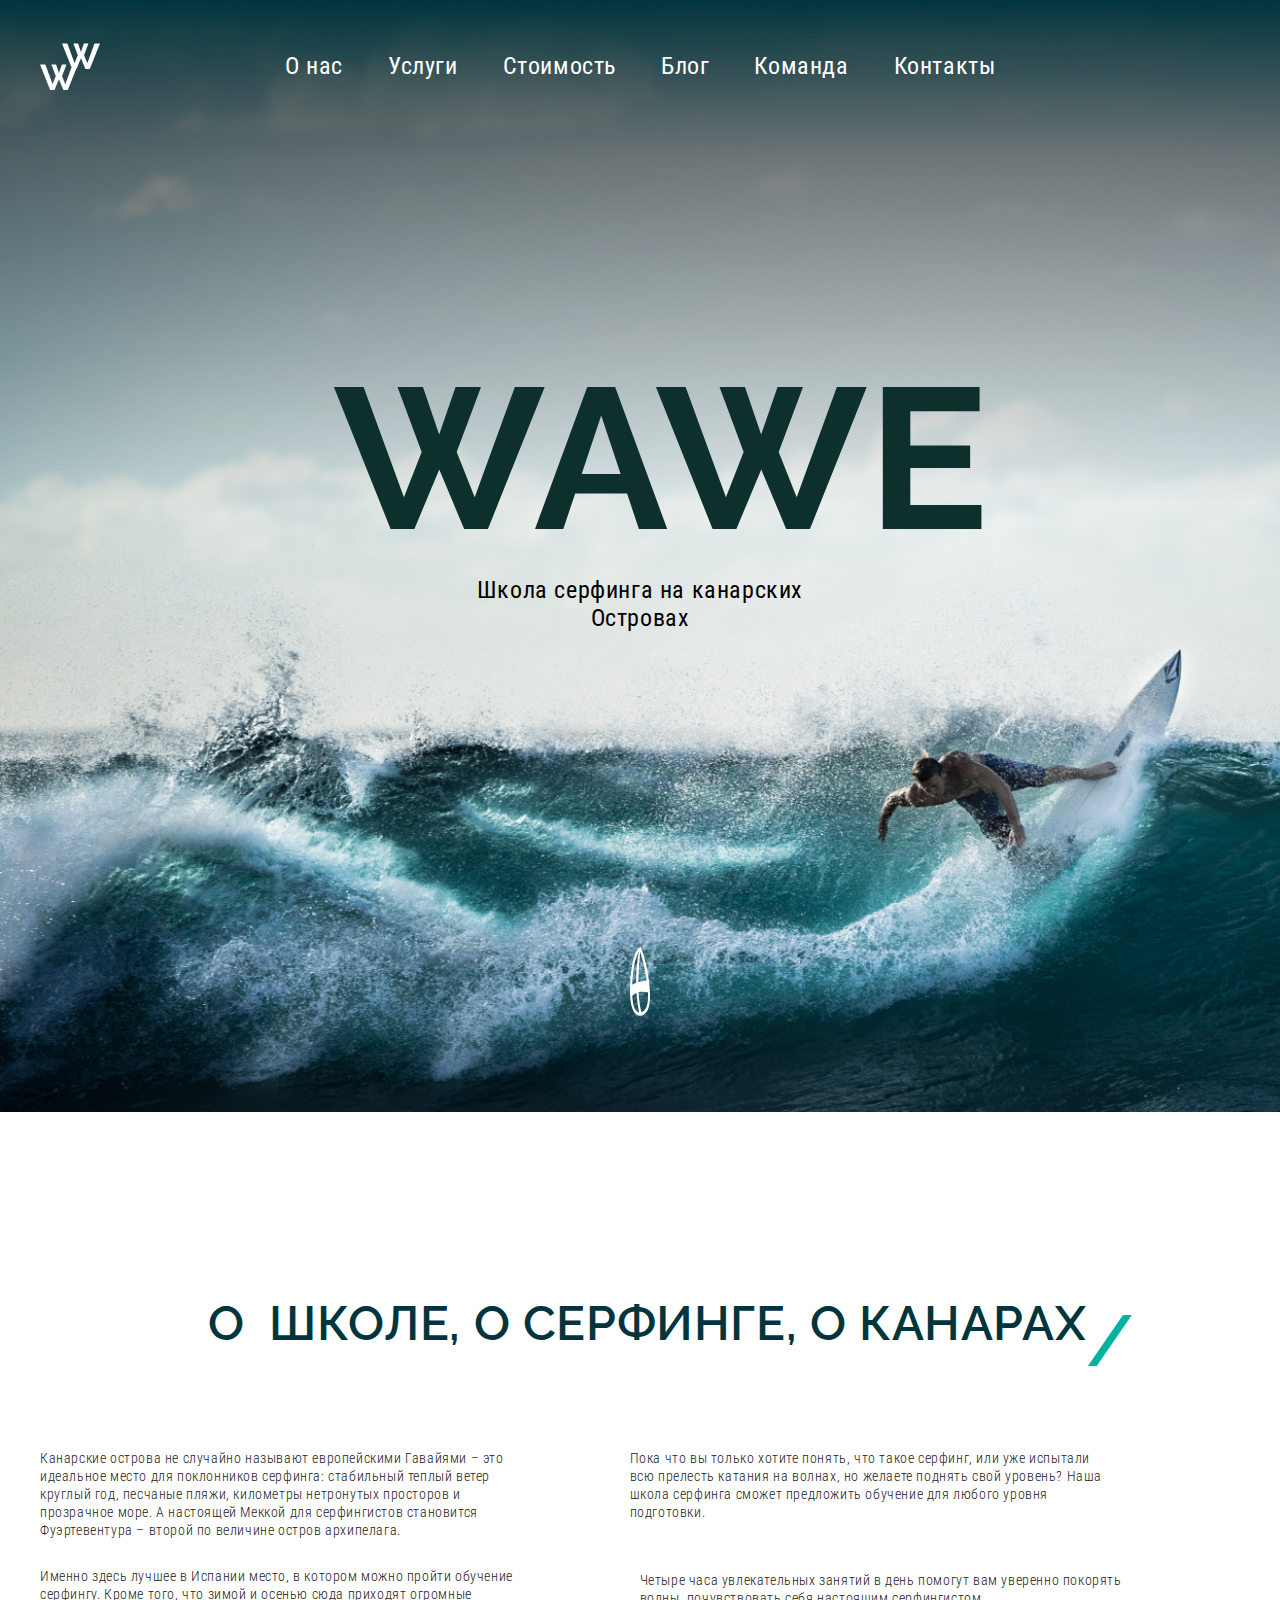
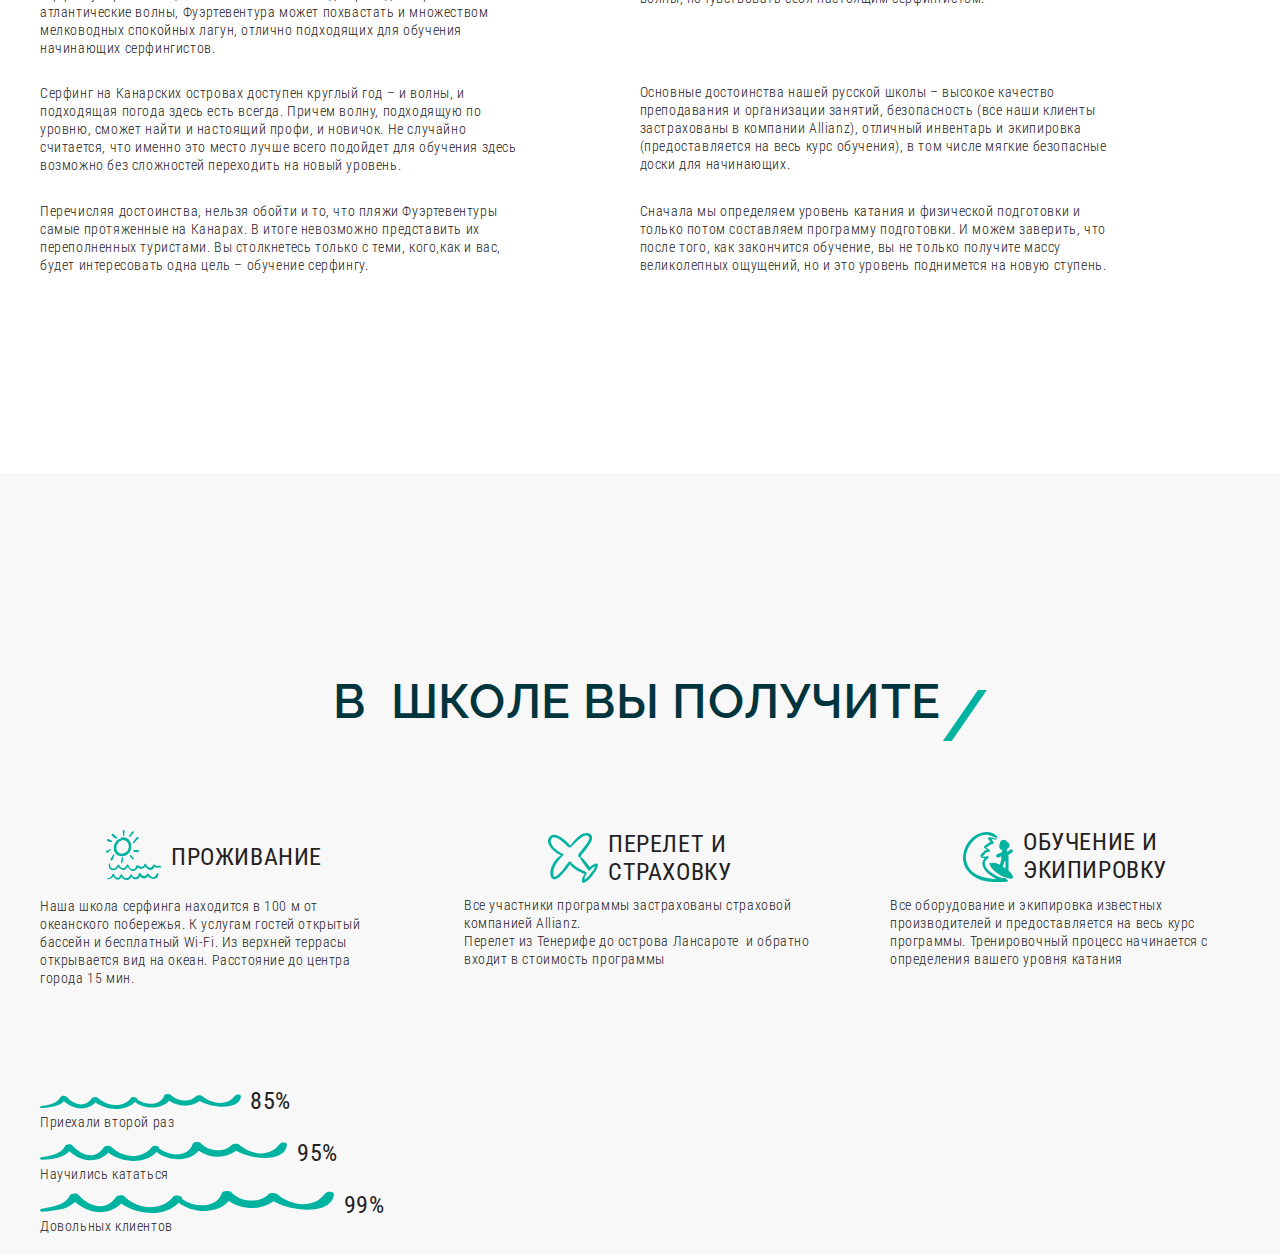
==== week/homework/index.html @ ad30139f "[Wawe] верстка волн с процентами раздела "В ШКОЛЕ ВЫ ПОЛУЧИТЕ"" ====
<!DOCTYPE html>
<html lang="ru">

<head>
  <meta charset="UTF-8">
  <meta http-equiv="X-UA-Compatible" content="IE=edge">
  <meta name="viewport" content="width=device-width, initial-scale=1.0">
  <link rel="preconnect" href="https://fonts.gstatic.com">
  <link
    href="https://fonts.googleapis.com/css2?family=Raleway:wght@600;700&family=Roboto+Condensed:ital,wght@0,300;0,400;0,700;1,300;1,400&display=swap"
    rel="stylesheet">
  <link rel="stylesheet" href="css/reset.css">
  <link rel="stylesheet" href="css/style.css">
  <title>Wawe</title>
</head>

<body>

  <header class="header">
    <div class="container">

      <div class="header__menu">
        <a class="menu__logo" href="#">
          <img src="images/logo.png" alt="Логотип">
        </a>
        <nav class="menu">
          <ul class="menu__list">
            <li class="menu__list-item"><a href="#">О нас</a></li>
            <li class="menu__list-item"><a href="#">Услуги</a></li>
            <li class="menu__list-item"><a href="#">Стоимость</a></li>
            <li class="menu__list-item"><a href="#">Блог</a></li>
            <li class="menu__list-item"><a href="#">Команда</a></li>
            <li class="menu__list-item"><a href="#">Контакты</a></li>
          </ul>
        </nav>
      </div>

      <div class="header__content">
        <h1 class="header__name">Wawe</h1>
        <p class="header__description">Школа серфинга на канарских Островах</p>
        <a class="header__icon-link" href="#">
          <img class="header__icon" src="images/board-icon.svg" alt="Иконка доски для серфинга">
        </a>
      </div>

    </div>
  </header>

  <section class="about">
    <div class="about__wrapper">
      <div class="container">
        <h2 class="about__title title">
          &nbsp;О&nbsp;&nbsp;школе, о серфинге, о канарах
        </h2>
        <div class="about__text-wrapper">

          <div class="about__first-column">
            <div class="about__text-item">
              <p>
                Канарские острова не случайно называют европейскими Гавайями – это идеальное место для поклонников
                серфинга:
                стабильный теплый ветер круглый год, песчаные пляжи, километры нетронутых просторов и прозрачное море. А
                настоящей Меккой для серфингистов становится Фуэртевентура – второй по величине остров архипелага.
              </p>
            </div>
            <div class="about__text-item">
              <p>
                Именно здесь лучшее в Испании место, в котором можно пройти обучение серфингу. Кроме того, что зимой и
                осенью сюда приходят огромные атлантические волны, Фуэртевентура может похвастать и множеством
                мелководных
                спокойных лагун, отлично подходящих для обучения начинающих серфингистов.
              </p>
            </div>
            <div class="about__text-item">
              <p>
                Серфинг на Канарских островах доступен круглый год – и волны, и подходящая погода здесь есть всегда.
                Причем волну, подходящую по уровню, сможет найти и настоящий профи, и новичок. Не случайно считается,
                что
                именно это место лучше всего подойдет для обучения здесь возможно без сложностей переходить на новый
                уровень.
              </p>
            </div>
            <div class="about__text-item">
              <p>
                Перечисляя достоинства, нельзя обойти и то, что пляжи Фуэртевентуры самые протяженные на Канарах. В
                итоге
                невозможно представить их переполненных туристами. Вы столкнетесь только с теми, кого,как и вас, будет
                интересовать одна цель – обучение серфингу.
              </p>
            </div>
          </div>

          <div class="about__second-column">
            <div class="about__text-item">
              <p>
                Пока что вы только хотите понять, что такое серфинг, или уже испытали всю прелесть катания на волнах, но
                желаете поднять свой уровень? Наша школа серфинга сможет предложить обучение для любого уровня
                подготовки.
              </p>
            </div>
            <div class="about__text-item">
              <p>
                Четыре часа увлекательных занятий в день помогут вам уверенно покорять волны, почувствовать себя
                настоящим
                серфингистом.
              </p>
            </div>
            <div class="about__text-item">
              <p>
                Основные достоинства нашей русской школы – высокое качество преподавания и организации занятий,
                безопасность (все наши клиенты застрахованы в компании Allianz), отличный инвентарь и экипировка
                (предоставляется на весь курс обучения), в том числе мягкие безопасные доски для начинающих.
              </p>
            </div>
            <div class="about__text-item">
              <p>
                Сначала мы определяем уровень катания и физической подготовки и только потом составляем программу
                подготовки. И можем заверить, что после того, как закончится обучение, вы не только получите массу
                великолепных ощущений, но и это уровень поднимется на новую ступень.
              </p>
            </div>
          </div>
        </div>
      </div>
    </div>

  </section>

  <section class="benefits">
    <div class="benefits__wrapper">
      <div class="container">
        <h2 class="benefits__title title">
          В&nbsp;&nbsp;школе вы получите
        </h2>

        <div class="benefits__content-wrapper">
          <ul class="benefits__list">

            <li class="benefits__list-item">
              <p class="title__lodging">Проживание</p>
              <div class="benefits__text">
                <p>
                  Наша школа серфинга находится в 100 м от океанского побережья. К услугам гостей открытый бассейн и
                  бесплатный Wi-Fi. Из верхней террасы открывается вид на океан. Расстояние до центра города 15 мин.
                </p>
              </div>
            </li>

            <li class="benefits__list-item">
              <div class="flight__wrapper">
                <p class="title__flight title__flight--top">
                  Перелет и
                </p>
                <p class="title__flight title__flight--bottom">
                  страховку
                </p>
              </div>

              <div class="benefits__text">
                <p>
                  Все участники программы застрахованы страховой компанией Allianz.<br>
                  Перелет из Тенерифе до острова Лансароте&nbsp;&nbsp;и обратно входит в стоимость программы
                </p>
              </div>
            </li>

            <li class="benefits__list-item">
              <div class="learning__wrapper">
                <p class="title__learning title__learning--top">
                  Обучение и
                </p>
                <p class="title__learning title__learning--bottom">
                  экипировку
                </p>
              </div>

              <div class="benefits__text">
                <p>
                  Все оборудование и экипировка известных производителей и предоставляется на весь курс программы.
                  Тренировочный процесс начинается с определения вашего уровня катания
                </p>
              </div>
            </li>
          </ul>
        </div>

        <div class="percents__wrapper">
          <div class="wawe">
            <img src="images/wawe.svg" style="width: 58%;" alt="Логотип прогресс 85%">
            <span class="percent__value">85%</span>
            <p>Приехали второй раз</p>
          </div>

          <div class="wawe">
            <img src="images/wawe.svg" style="width: 71.5%;" alt="Логотип прогресс 95%">
            <span class="percent__value">95%</span>
            <p>Научились кататься</p>
          </div>

          <div class="wawe">
            <img src="images/wawe.svg" style="width: 85%;" alt="Логотип прогресс 99%">
            <span class="percent__value">99%</span>
            <p>Довольных клиентов</p>
          </div>
        </div>

      </div>
    </div>
  </section>

  </div>


  <script src="https://ajax.googleapis.com/ajax/libs/jquery/3.5.1/jquery.min.js"></script>
  <script src="js/main.js"></script>
</body>

</html>
---- week/homework/css/style.css ----
body {
  color: #242121;
  font-family: 'Roboto Condensed', sans-serif;
  font-weight: 300;
  font-size: 14px;
  line-height: 18px;
  letter-spacing: 0.6px;
}

a {
  cursor: pointer;
  text-decoration: none;
  color: white;
}

.container {
  max-width: 1230px;
  margin: 0 auto;
  padding: 0 15px;
}

.title {
  font-family: 'Raleway', sans-serif;
  text-transform: uppercase;
  font-size: 48px;
  line-height: 56px;
  font-weight: 600;
  color: #01353E;
  position: relative;
}

.title::after {
  position: absolute;
  content: '/';
  color: #00B2A0;
  font-size: 72px;
  line-height: 85px;
  font-weight: 600;
}

/* ======= HEADER ======= */

.header {
  background-image: url('../images/bg.jpg');
  background-repeat: no-repeat;
  background-size: cover;
  min-height: 100vh;
  padding-bottom: 92px;
}

.header__menu {
  display: flex;
  align-items: center;
  padding-top: 35px;
  margin-bottom: 239px;
}

.menu__logo {
  margin-right: 185px;
}

.menu__list {
  display: flex;
  justify-content: center;
}

.menu__list-item {
  font-weight: 400;
  font-size: 24px;
  padding-bottom: 5px;
  line-height: 28px;
}

.menu__list-item:hover {
  border-bottom: 1px solid #00B2A0;
}

.menu__list-item:not(:last-child) {
  margin-right: 45px;
}

.header__content {
  text-align: center;
}

.header__name {
  text-transform: uppercase;
  color: #0D302C;
  font-family: 'Raleway', sans-serif;
  font-weight: 700;
  line-height: 235px;
  font-size: 200px;
  padding: 0 252px 0 294px;
}

.header__description {
  font-size: 24px;
  font-weight: 400;
  line-height: 28px;
  color: #000000;
  padding: 0 387px;
  margin-bottom: 315px;
}

/* ======= END HEADER ======= */

/* ======= ABOUT ======= */

.about__title {
  padding-left: 155px;
}

.about__title::after {
  top: 3px;
  right: 105px;
}

.about__wrapper {
  padding-top: 183px;
  padding-bottom: 199px;
}

.about__title {
  margin-bottom: 96px;
}

.about__text-wrapper {
  display: flex;
}

.about__text-item {
  max-width: 490px;
}

.about__first-column .about__text-item:first-child {
  margin-bottom: 28px;
  margin-right: 110px;
  padding-top: 2px;
}

.about__first-column .about__text-item:nth-child(2),
.about__first-column .about__text-item:nth-child(3) {
  margin-right: 120px;
}

.about__first-column .about__text-item:nth-child(2) {
  margin-bottom: 27px;
}

.about__first-column .about__text-item:nth-child(3) {
  margin-bottom: 28px;
}

.about__first-column .about__text-item:last-child {
  margin-right: 119px;
}

.about__second-column .about__text-item:first-child {
  margin-left: -10px;
  margin-right: 130px;
  padding-top: 2px;
  margin-bottom: 50px;
}

.about__second-column .about__text-item:nth-child(2)
.about__second-column .about__text-item:nth-child(3) {
  margin-right: 120px;
}

.about__second-column .about__text-item:nth-child(2) {
  margin-bottom: 76px;
}

.about__second-column .about__text-item:nth-child(3) {
  margin-bottom: 29px;
}

.about__second-column .about__text-item:last-child {
  margin-right: 121px;
}

/* ======= END ABOUT ======= */


/* ======= BENEFITS ======= */

.benefits__wrapper {
  padding-top: 200px;
  padding-bottom: 20px;
  background-color: #F8F8F8;
}

.benefits__title {
  padding-left: 293px;
  margin-bottom: 101px;
}

.benefits__title::after {
  right: 250px;
}

.benefits__content-wrapper {
  margin-bottom: 102px;
}

.benefits__list {
  display: flex;
}

.benefits__list-item {
  display: flex;
  flex-direction: column;
  max-width: 350px;
}

.title__lodging,
.title__flight,
.title__learning {
  text-transform: uppercase;
  font-weight: 400;
  font-size: 24px;

  max-width: 155px;
  position: relative;
}

.benefits__list-item:first-child {
  margin-right: 74px;
}

.benefits__list-item:nth-child(2) {
  margin-right: 76px;
}

.title__lodging {
  margin: 18px 0 31px 131px;
}

.title__lodging::before {
  content: '';
  background-image: url('../images/sun-icon.svg');
  width: 55px;
  height: 50px;
  position: absolute;
  left: -65px;
  top: -18px;
}

.title__flight--top {
  margin: 5px 0 10px 144px;
}

.title__flight--bottom {
  margin: 0px 0 10px 144px;
}

.learning__wrapper {
  margin-bottom: 7px;
}

.flight__wrapper {
  margin-bottom: 5px;
}

.flight__wrapper,
.learning__wrapper {
  position: relative;
}

.flight__wrapper::before {
  content: '';
  background-image: url('../images/plane-icon.svg');
  width: 50px;
  height: 50px;
  position: absolute;
  left: 84px;
  top: 3px;
}

.title__learning--top {
  margin: 3px 0 10px 133px;
}

.title__learning--bottom {
  margin: 0px 0 10px 133px;
}

.learning__wrapper::before {
  content: '';
  background-image: url('../images/surfer-icon.svg');
  width: 50px;
  height: 50px;
  position: absolute;
  left: 73px;
  top: 2px;
}

/* ======= END BENEFITS ======= */

/* ======= PERCENTS ======= */

.wawe {
  max-width: 346px;
}

.wawe:first-child {
  padding-top: 3px;
}

.wawe:nth-child(2) {
  padding-top: 11px;
}

.wawe:last-child {
  padding-top: 8px;
}

.percent__value {
  font-family: 'Roboto Condensed', sans-serif; 
  font-weight: 400;
  font-size: 24px;
  margin-left: 6px;
}

/* ======= END PERCENTS ======= */
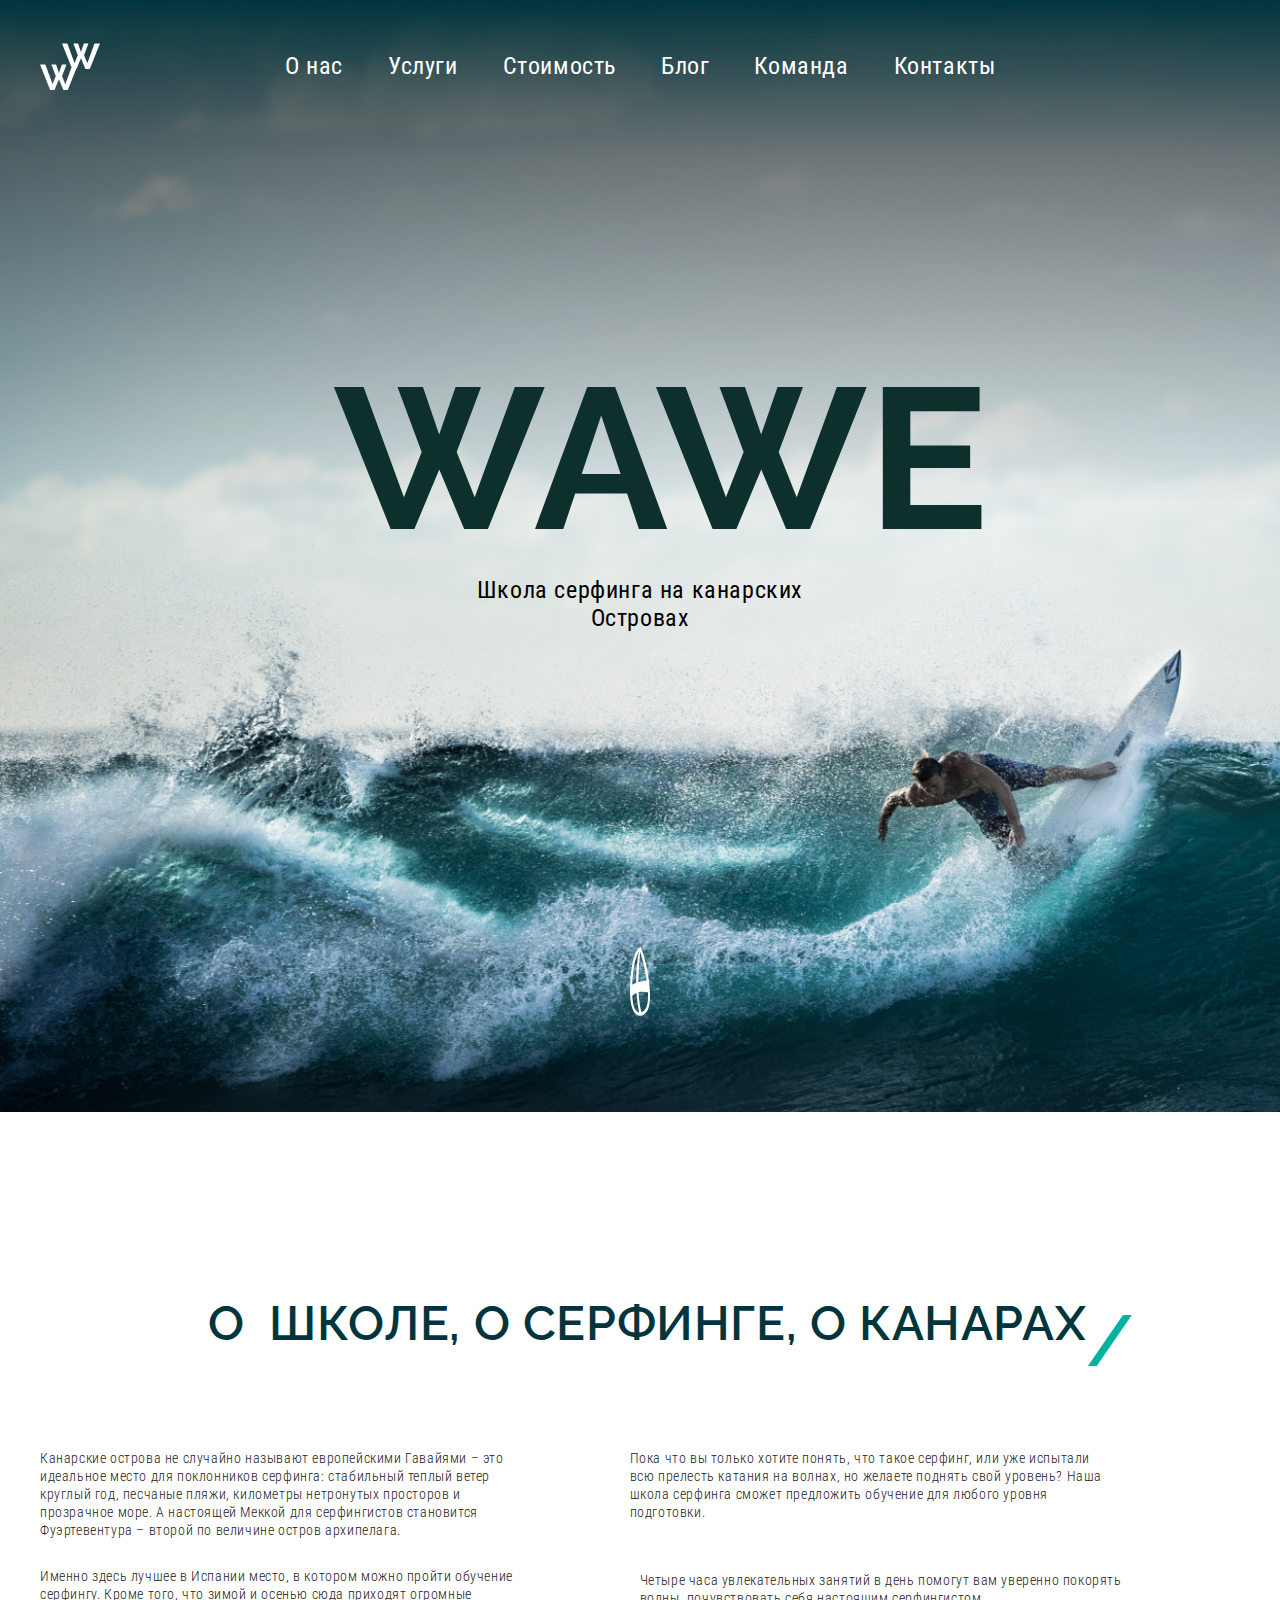
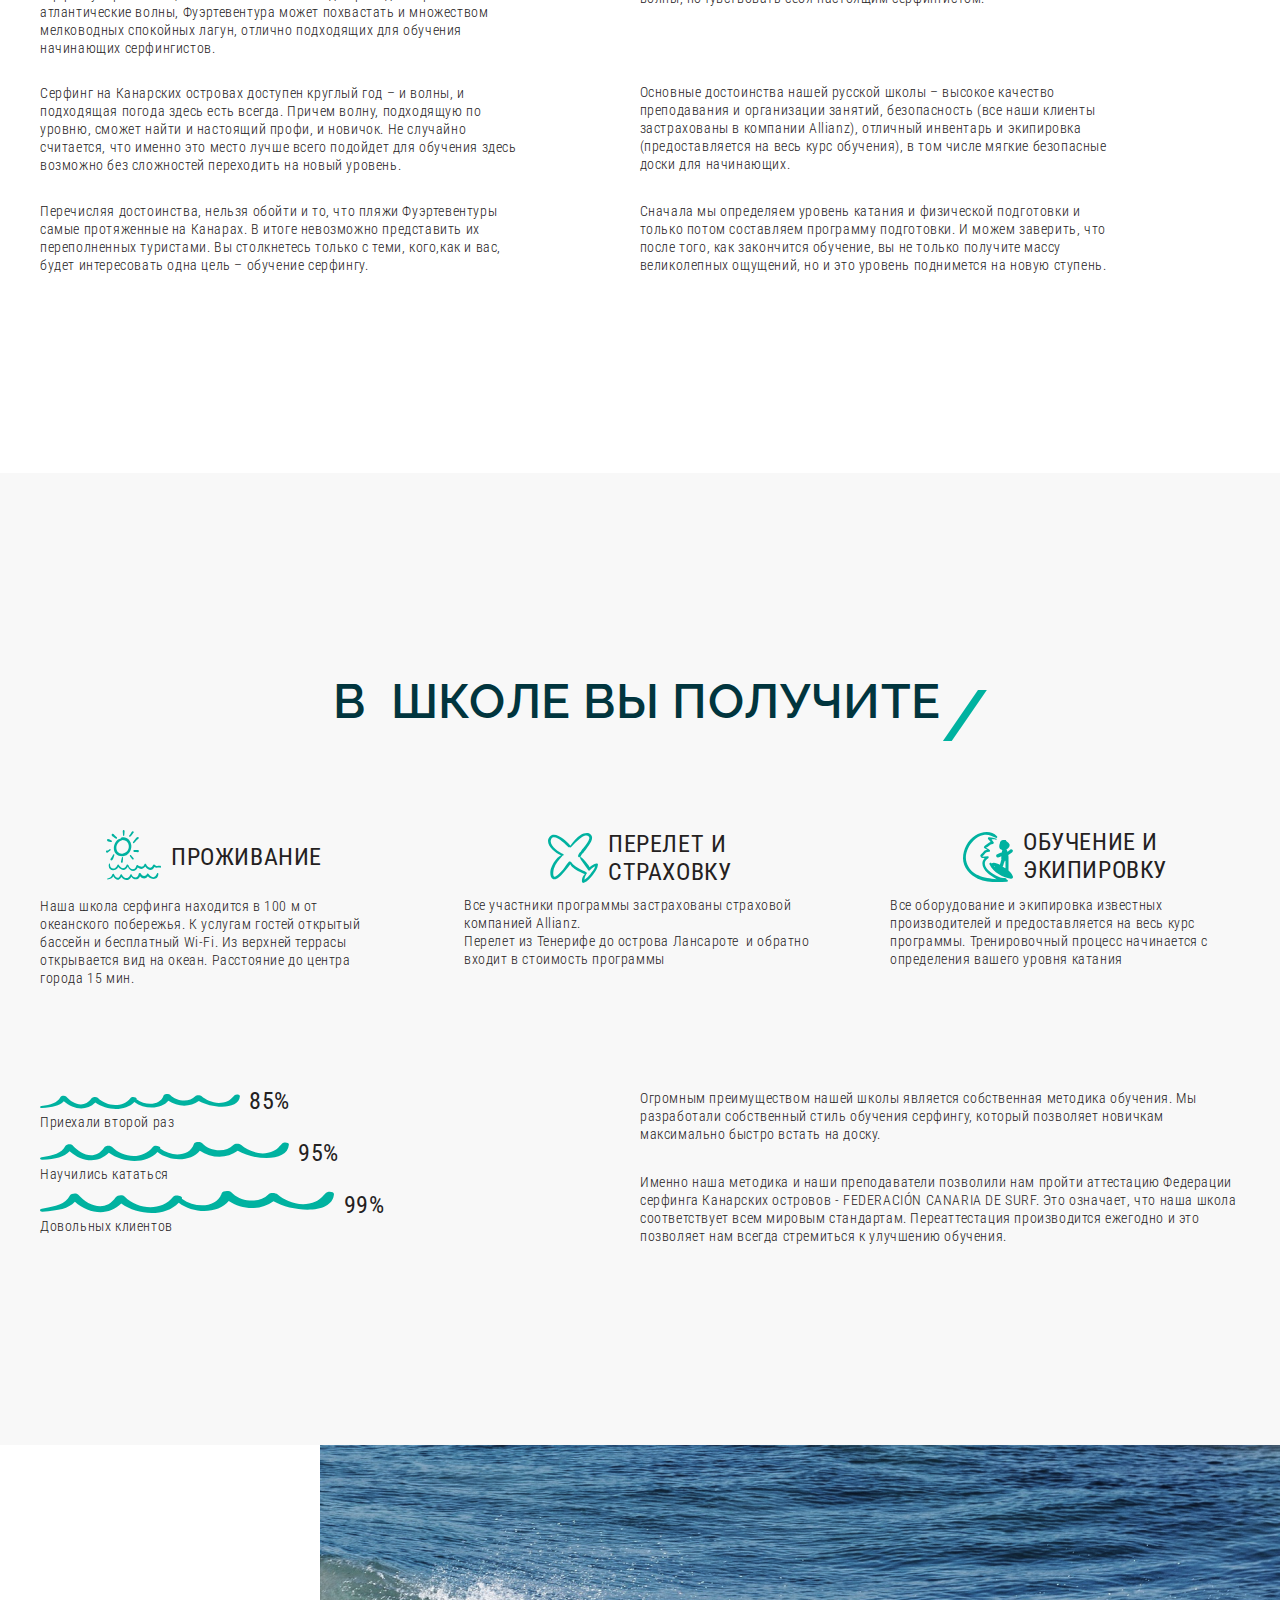
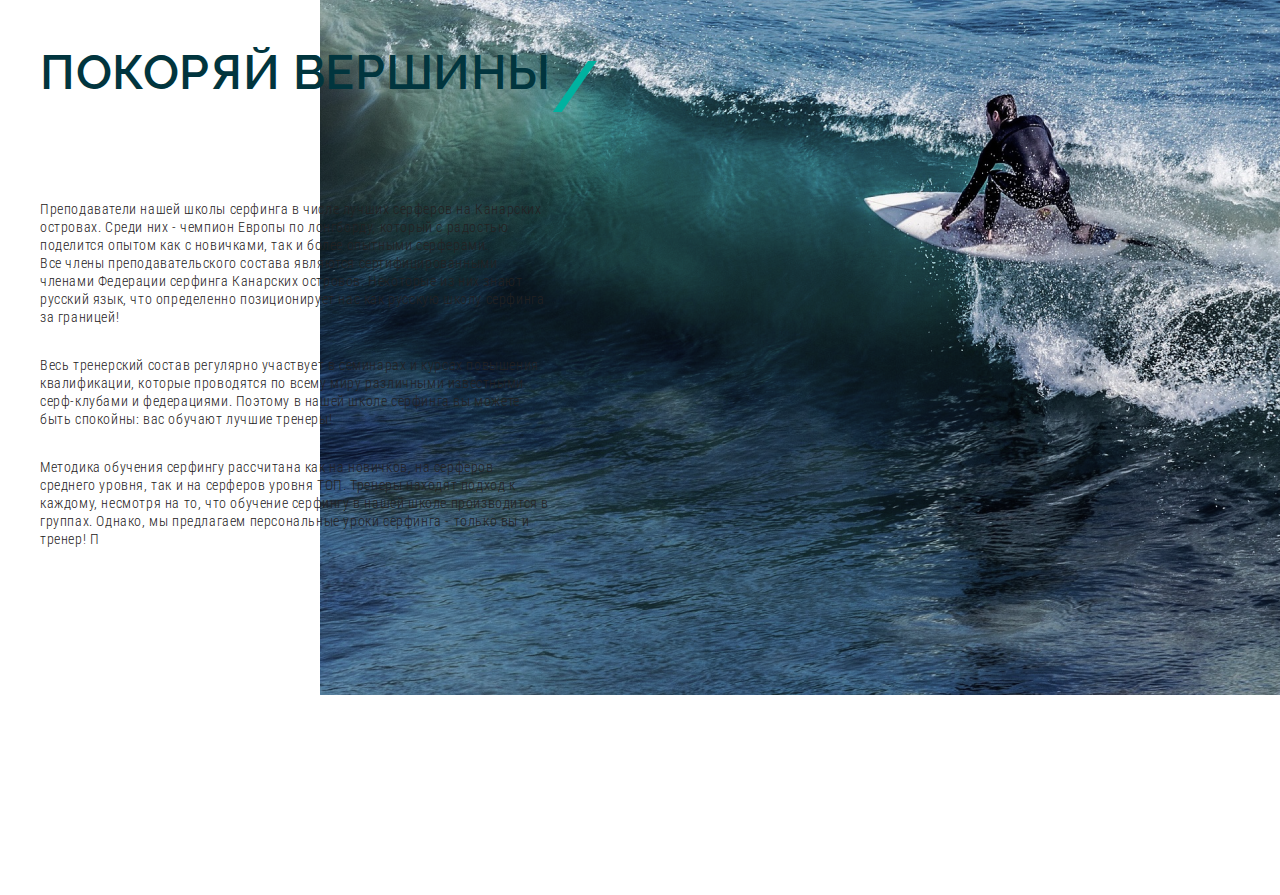
==== commit c036d907: "[Wawe] верста раздела "Покоряй вершины"" ====
--- a/week/homework/index.html
+++ b/week/homework/index.html
@@ -49,11 +49,12 @@
   <section class="about">
     <div class="about__wrapper">
       <div class="container">
+
         <h2 class="about__title title">
           &nbsp;О&nbsp;&nbsp;школе, о серфинге, о канарах
         </h2>
+
         <div class="about__text-wrapper">
-
           <div class="about__first-column">
             <div class="about__text-item">
               <p>
@@ -184,23 +185,35 @@
           </ul>
         </div>
 
-        <div class="percents__wrapper">
-          <div class="wawe">
-            <img src="images/wawe.svg" style="width: 58%;" alt="Логотип прогресс 85%">
-            <span class="percent__value">85%</span>
-            <p>Приехали второй раз</p>
-          </div>
-
-          <div class="wawe">
-            <img src="images/wawe.svg" style="width: 71.5%;" alt="Логотип прогресс 95%">
-            <span class="percent__value">95%</span>
-            <p>Научились кататься</p>
-          </div>
-
-          <div class="wawe">
-            <img src="images/wawe.svg" style="width: 85%;" alt="Логотип прогресс 99%">
-            <span class="percent__value">99%</span>
-            <p>Довольных клиентов</p>
+        <div class="statistics__wrapper">
+          <div class="statistics__item">
+            <div class="wawe__percent">
+              <img src="images/wawe.svg" style="width: 57%;" alt="Логотип прогресс 85%">
+              <span class="percent__value">85%</span>
+              <p>Приехали второй раз</p>
+            </div>
+
+            <div class="wawe__percent">
+              <img src="images/wawe.svg" style="width: 71%;" alt="Логотип прогресс 95%">
+              <span class="percent__value">95%</span>
+              <p>Научились кататься</p>
+            </div>
+
+            <div class="wawe__percent">
+              <img src="images/wawe.svg" style="width: 84%;" alt="Логотип прогресс 99%">
+              <span class="percent__value">99%</span>
+              <p>Довольных клиентов</p>
+            </div>
+          </div>
+
+          <div class="statistics__item">
+            <p>Огромным преимуществом нашей школы является собственная методика обучения. Мы разработали собственный
+              стиль обучения серфингу, который позволяет новичкам максимально быстро встать на доску.
+            </p>
+            <p>Именно наша методика и наши преподаватели позволили нам пройти аттестацию Федерации серфинга Канарских
+              островов - FEDERACIÓN CANARIA DE SURF. Это означает, что наша школа соответствует всем мировым стандартам.
+              Переаттестация производится ежегодно и это позволяет нам всегда стремиться к улучшению обучения.
+            </p>
           </div>
         </div>
 
@@ -208,8 +221,39 @@
     </div>
   </section>
 
-  </div>
-
+  <section class="top">
+    <div class="top__wrapper">
+      <div class="container">
+        
+        <div class="top__content-wrapper">
+          <h2 class="top__content-title title">
+            Покоряй вершины
+          </h2>
+          <div class="top__content-item">
+            <p>Преподаватели нашей школы серфинга в числе лучших серферов на Канарских островах. Среди них - чемпион
+              Европы по лонгборду, который с радостью поделится опытом как с новичками, так и более опытными серферами.
+              Все&nbsp;члены преподавательского состава являются сертифицированными членами Федерации серфинга Канарских
+              островов. Некоторые из них знают русский язык, что определенно позиционирует нас как русскую школу
+              серфинга за границей!
+            </p>
+          </div>
+          <div class="top__content-item">
+            <p>
+              Весь тренерский состав регулярно участвует в семинарах и курсах повышения квалификации, которые проводятся
+              по всему миру различными известными серф-клубами и федерациями. Поэтому в нашей школе серфинга вы можете
+              быть спокойны: вас обучают лучшие тренеры!
+            </p>
+          </div>
+          <div class="top__content-item">
+            <p>Методика обучения серфингу рассчитана как на новичков, на серферов среднего уровня, так и на серферов
+              уровня ТОП. Тренеры находят подход к каждому, несмотря на то, что обучение серфингу в нашей школе
+              производится&nbsp;в группах. Однако, мы предлагаем персональные уроки серфинга - только вы и тренер! П</p>
+          </div>
+        </div>
+
+      </div>
+    </div>
+  </section>
 
   <script src="https://ajax.googleapis.com/ajax/libs/jquery/3.5.1/jquery.min.js"></script>
   <script src="js/main.js"></script>
--- a/week/homework/css/style.css
+++ b/week/homework/css/style.css
@@ -5,6 +5,11 @@
   font-size: 14px;
   line-height: 18px;
   letter-spacing: 0.6px;
+}
+
+img {
+    /* override reset.css value */
+    display: inline;
 }
 
 a {
@@ -181,12 +186,11 @@
 
 /* ======= END ABOUT ======= */
 
-
 /* ======= BENEFITS ======= */
 
 .benefits__wrapper {
   padding-top: 200px;
-  padding-bottom: 20px;
+  padding-bottom: 200px;
   background-color: #F8F8F8;
 }
 
@@ -295,23 +299,31 @@
   top: 2px;
 }
 
-/* ======= END BENEFITS ======= */
-
-/* ======= PERCENTS ======= */
-
-.wawe {
-  max-width: 346px;
-}
-
-.wawe:first-child {
+.statistics__wrapper {
+  display: flex;
+}
+
+.statistics__item {
+  flex-basis: 50%;
+}
+
+.statistics__item p:first-child {
+  margin-bottom: 30px;
+}
+
+.wawe__percent {
+  max-width: 350px;
+}
+
+.wawe__percent:first-child {
   padding-top: 3px;
 }
 
-.wawe:nth-child(2) {
+.wawe__percent:nth-child(2) {
   padding-top: 11px;
 }
 
-.wawe:last-child {
+.wawe__percent:last-child {
   padding-top: 8px;
 }
 
@@ -322,4 +334,33 @@
   margin-left: 6px;
 }
 
-/* ======= END PERCENTS ======= */+/* ======= END PERCENTS ======= */
+
+/* ======= TOP ======= */
+
+.top__wrapper {
+  padding-bottom: 347px;
+  background-image: url('../images/surfer.png');
+  background-repeat: no-repeat;
+  background-position-x: right;
+}
+
+.top__content-wrapper {
+  padding-top: 199px;
+  margin-right: auto;
+}
+
+.top__content-title {
+  margin-bottom: 100px;
+}
+
+.top__content-item {
+  max-width: 510px;
+  margin-bottom: 30px;
+}
+
+.top__content-item:last-child {
+  margin-bottom: 0;
+}
+
+/* ======= END TOP ======= */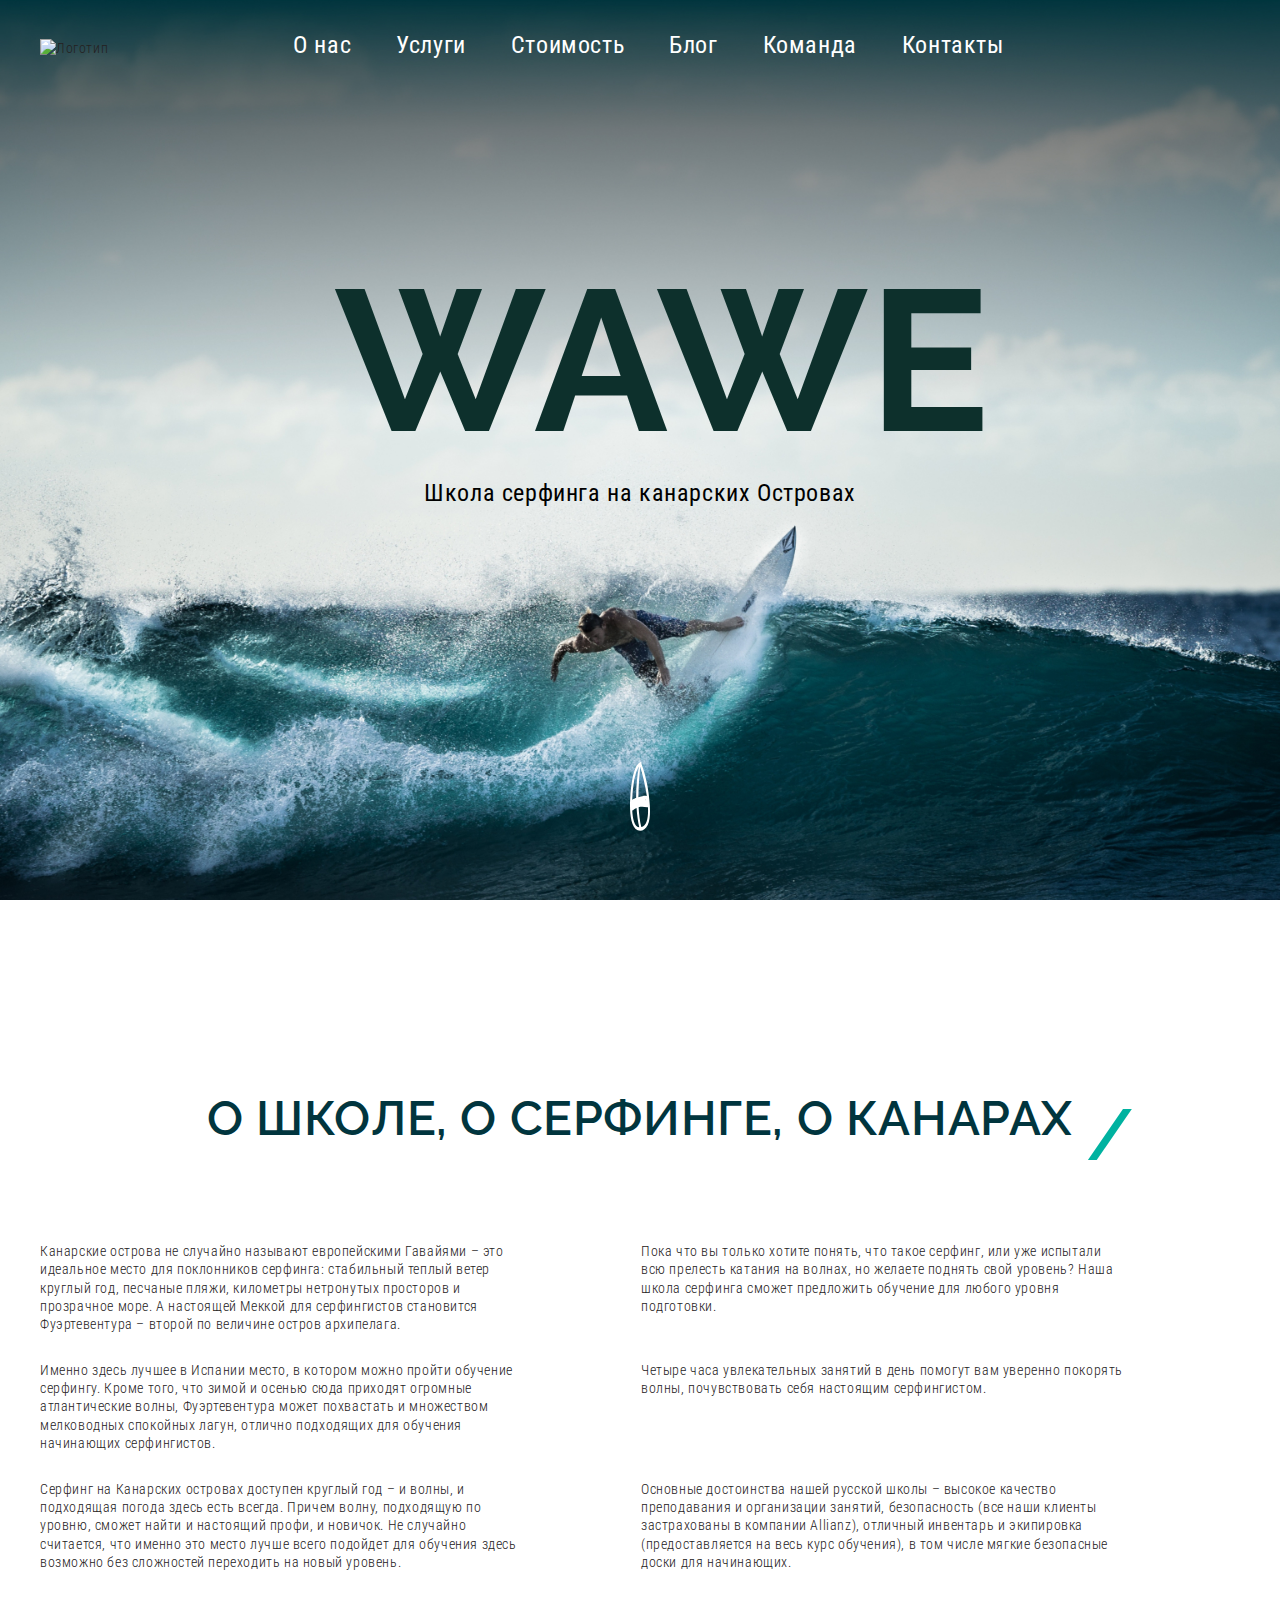
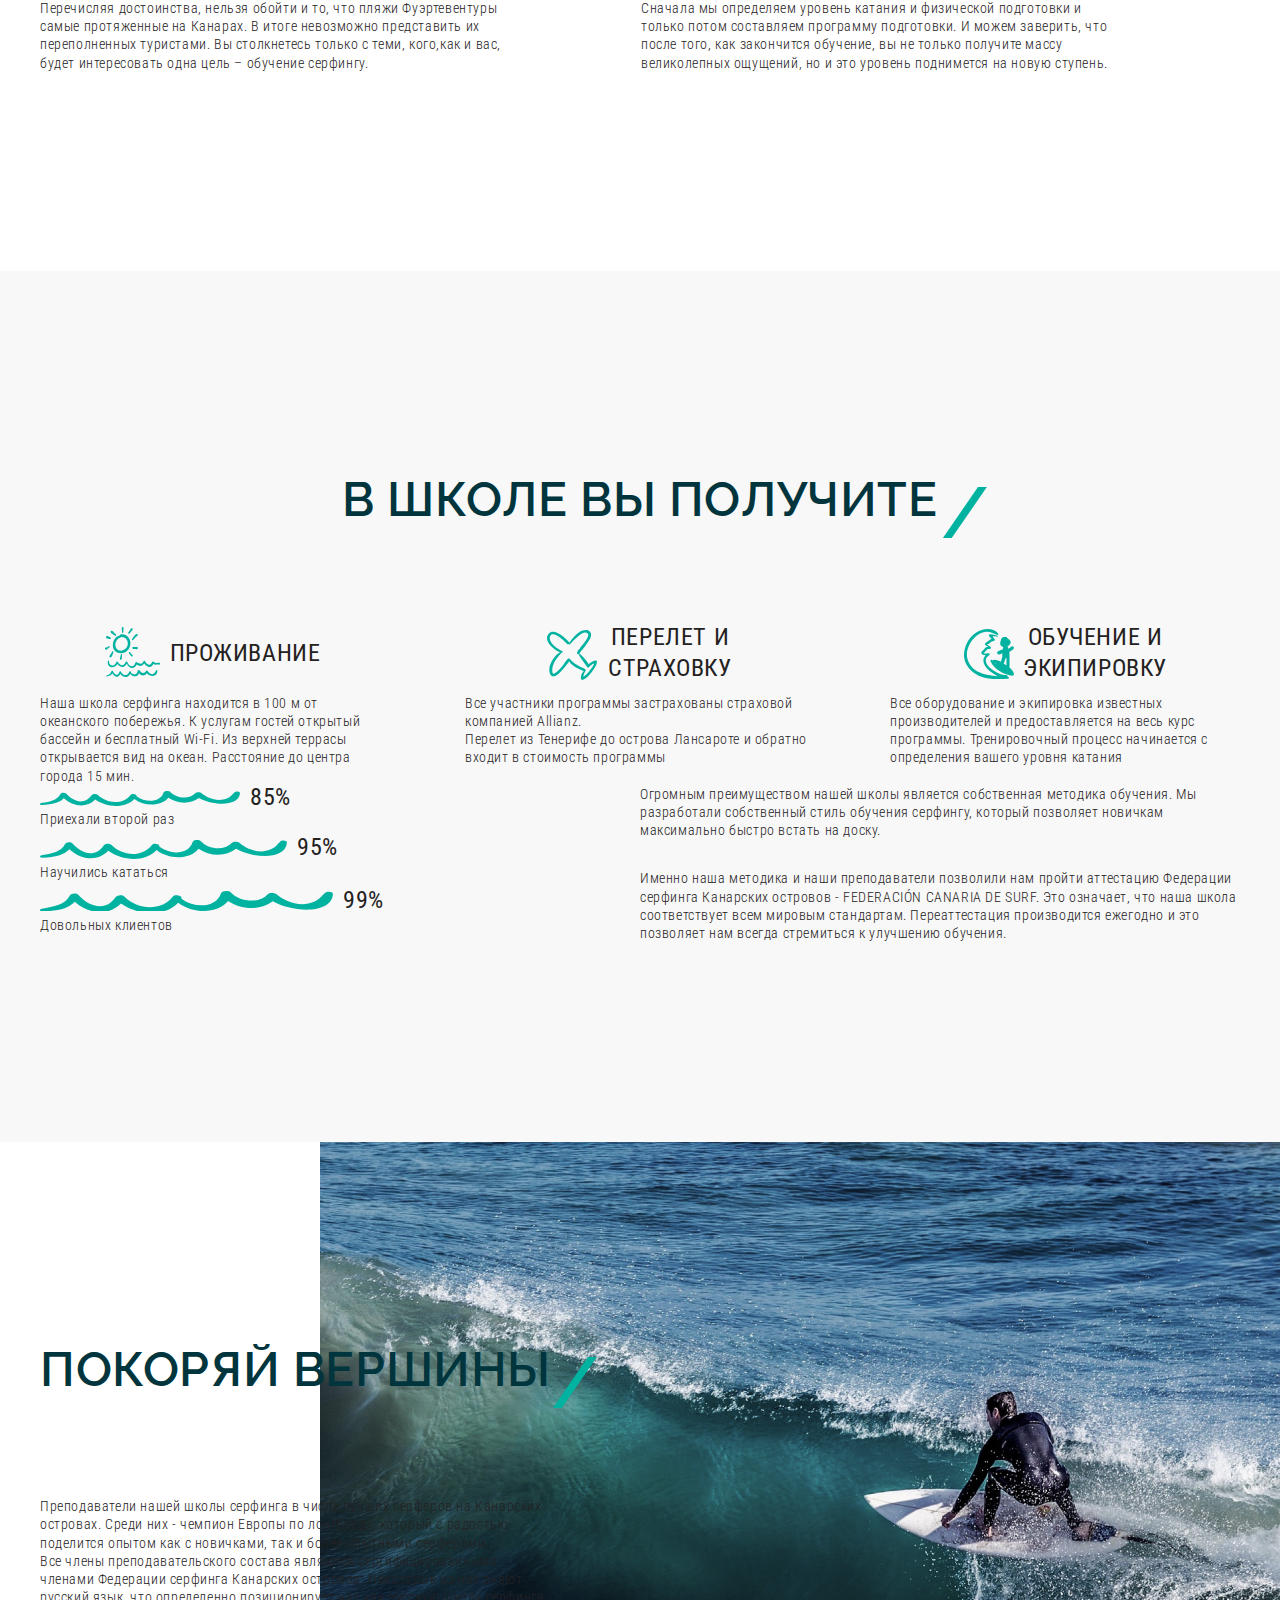
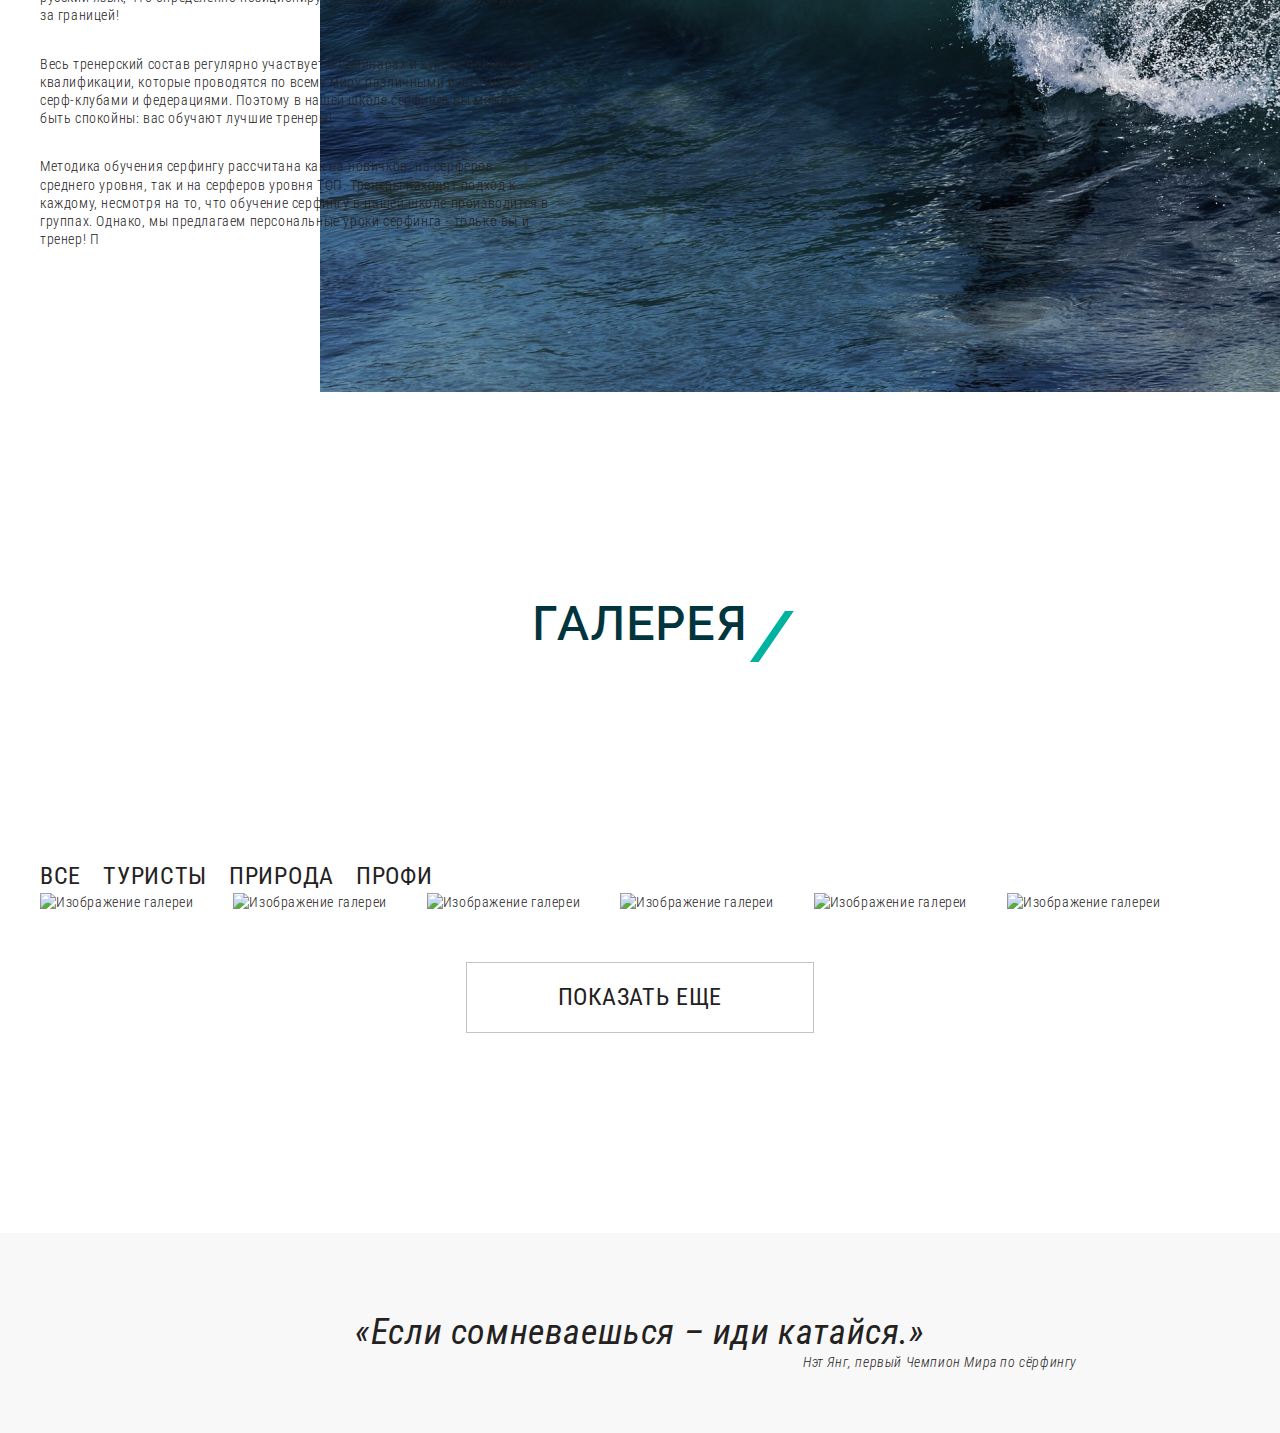
==== commit db054c01: "[WAWE] блок с цитатой" ====
--- a/week/homework/index.html
+++ b/week/homework/index.html
@@ -10,252 +10,277 @@
     href="https://fonts.googleapis.com/css2?family=Raleway:wght@600;700&family=Roboto+Condensed:ital,wght@0,300;0,400;0,700;1,300;1,400&display=swap"
     rel="stylesheet">
   <link rel="stylesheet" href="css/reset.css">
+  <link rel="stylesheet" href="css/jquery.fancybox.min.css">
   <link rel="stylesheet" href="css/style.css">
   <title>Wawe</title>
 </head>
 
 <body>
 
-  <header class="header">
-    <div class="container">
-
-      <div class="header__menu">
-        <a class="menu__logo" href="#">
-          <img src="images/logo.png" alt="Логотип">
+  <header class="header" style="background-image: url('images/bg.jpg');">
+    <div class="container">
+
+      <div class="header__top">
+        <a class="header__logo logo" href="#">
+          <img src="images/logo.svg" alt="Логотип">
         </a>
         <nav class="menu">
           <ul class="menu__list">
-            <li class="menu__list-item"><a href="#">О нас</a></li>
-            <li class="menu__list-item"><a href="#">Услуги</a></li>
-            <li class="menu__list-item"><a href="#">Стоимость</a></li>
-            <li class="menu__list-item"><a href="#">Блог</a></li>
-            <li class="menu__list-item"><a href="#">Команда</a></li>
-            <li class="menu__list-item"><a href="#">Контакты</a></li>
+            <li class="menu__item"><a href="#">О нас</a></li>
+            <li class="menu__item"><a href="#">Услуги</a></li>
+            <li class="menu__item"><a href="#">Стоимость</a></li>
+            <li class="menu__item"><a href="#">Блог</a></li>
+            <li class="menu__item"><a href="#">Команда</a></li>
+            <li class="menu__item"><a href="#">Контакты</a></li>
           </ul>
         </nav>
       </div>
 
       <div class="header__content">
-        <h1 class="header__name">Wawe</h1>
-        <p class="header__description">Школа серфинга на канарских Островах</p>
-        <a class="header__icon-link" href="#">
-          <img class="header__icon" src="images/board-icon.svg" alt="Иконка доски для серфинга">
-        </a>
+        <h1 class="header__name">
+          Wawe
+          <p>Школа серфинга на канарских Островах</p>
+        </h1>
+        <a class="header__icon" href="#"></a>
       </div>
 
     </div>
   </header>
 
-  <section class="about">
-    <div class="about__wrapper">
+  <section class="about about__content">
+    <div class="container">
+
+      <h2 class="title about__title">
+        О школе, о серфинге, о канарах
+      </h2>
+
+      <div class="about__text">
+        <p>
+          Канарские острова не случайно называют европейскими Гавайями – это идеальное место для поклонников
+          серфинга:
+          стабильный теплый ветер круглый год, песчаные пляжи, километры нетронутых просторов и прозрачное море. А
+          настоящей Меккой для серфингистов становится Фуэртевентура – второй по величине остров архипелага.
+        </p>
+        <p>
+          Пока что вы только хотите понять, что такое серфинг, или уже испытали всю прелесть катания на волнах, но
+          желаете поднять свой уровень? Наша школа серфинга сможет предложить обучение для любого уровня
+          подготовки.
+        </p>
+        <p>
+          Именно здесь лучшее в Испании место, в котором можно пройти обучение серфингу. Кроме того, что зимой и
+          осенью сюда приходят огромные атлантические волны, Фуэртевентура может похвастать и множеством
+          мелководных
+          спокойных лагун, отлично подходящих для обучения начинающих серфингистов.
+        </p>
+        <p>
+          Четыре часа увлекательных занятий в день помогут вам уверенно покорять волны, почувствовать себя
+          настоящим
+          серфингистом.
+        </p>
+        <p>
+          Серфинг на Канарских островах доступен круглый год – и волны, и подходящая погода здесь есть всегда.
+          Причем волну, подходящую по уровню, сможет найти и настоящий профи, и новичок. Не случайно считается,
+          что
+          именно это место лучше всего подойдет для обучения здесь возможно без сложностей переходить на новый
+          уровень.
+        </p>
+        <p>
+          Основные достоинства нашей русской школы – высокое качество преподавания и организации занятий,
+          безопасность (все наши клиенты застрахованы в компании Allianz), отличный инвентарь и экипировка
+          (предоставляется на весь курс обучения), в том числе мягкие безопасные доски для начинающих.
+        </p>
+        <p>
+          Перечисляя достоинства, нельзя обойти и то, что пляжи Фуэртевентуры самые протяженные на Канарах. В
+          итоге
+          невозможно представить их переполненных туристами. Вы столкнетесь только с теми, кого,как и вас, будет
+          интересовать одна цель – обучение серфингу.
+        </p>
+        <p>
+          Сначала мы определяем уровень катания и физической подготовки и только потом составляем программу
+          подготовки. И можем заверить, что после того, как закончится обучение, вы не только получите массу
+          великолепных ощущений, но и это уровень поднимется на новую ступень.
+        </p>
+      </div>
+    </div>
+  </section>
+
+  <section class="benefits benefits__content">
+    <div class="container">
+      <h2 class="title benefits__title">В школе вы получите</h2>
+
+      <ul class="benefits__list">
+        <li class="benefits__item">
+          <h3 class="benefits__header benefits__lodging benefits__header--icon1">Проживание</h3>
+          <div class="benefits__text">
+            <p>
+              Наша школа серфинга находится в 100 м от океанского побережья. К услугам гостей открытый бассейн и
+              бесплатный Wi-Fi. Из верхней террасы открывается вид на океан. Расстояние до центра города 15 мин.
+            </p>
+          </div>
+        </li>
+
+        <li class="benefits__item">
+          <h3 class="benefits__header benefits__header--icon2">Перелет и страховку</h3>
+          <div class="benefits__text">
+            <p>
+              Все участники программы застрахованы страховой компанией Allianz.
+            </p>
+            <p>
+              Перелет из Тенерифе до острова Лансароте и обратно входит в стоимость программы
+            </p>
+          </div>
+        </li>
+
+        <li class="benefits__item">
+          <h3 class="benefits__header benefits__header--icon3">Обучение и экипировку</h3>
+          <div class="benefits__text">
+            <p>
+              Все оборудование и экипировка известных производителей и предоставляется на весь курс программы.
+              Тренировочный процесс начинается с определения вашего уровня катания
+            </p>
+          </div>
+        </li>
+      </ul>
+
+      <div class="statistic">
+        <div class="statistic__content">
+
+          <div class="statistic__item statistic__item--icon1">
+            <span class="percent percent-1">85%</span>
+            <p>Приехали второй раз</p>
+          </div>
+
+          <div class="statistic__item statistic__item--icon2">
+            <span class="percent percent-2">95%</span>
+            <p>Научились кататься</p>
+          </div>
+
+
+          <div class="statistic__item statistic__item--icon3">
+            <span class="percent percent-3">99%</span>
+            <p>Довольных клиентов</p>
+          </div>
+        </div>
+
+        <div class="statistic__text">
+          <p>
+            Огромным преимуществом нашей школы является собственная методика обучения. Мы разработали собственный
+            стиль обучения серфингу, который позволяет новичкам максимально быстро встать на доску.
+          </p>
+          <p>
+            Именно наша методика и наши преподаватели позволили нам пройти аттестацию Федерации серфинга Канарских
+            островов - FEDERACIÓN CANARIA DE SURF. Это означает, что наша школа соответствует всем мировым стандартам.
+            Переаттестация производится ежегодно и это позволяет нам всегда стремиться к улучшению обучения.
+          </p>
+        </div>
+      </div>
+
+    </div>
+  </section>
+
+  <section class="reach-top reach-top__content">
+    <div class="container">
+
+      <h2 class="reach-top__title title">
+        Покоряй вершины
+      </h2>
+
+      <div class="reach-top__text">
+        <p>
+          Преподаватели нашей школы серфинга в числе лучших серферов на Канарских островах. Среди них - чемпион
+          Европы по лонгборду, который с радостью поделится опытом как с новичками, так и более опытными серферами.
+        </p>
+        <p>
+          Все члены преподавательского состава являются сертифицированными членами Федерации серфинга Канарских
+          островов. Некоторые из них знают русский язык, что определенно позиционирует нас как русскую школу
+          серфинга за границей!
+        </p>
+        <p>
+          Весь тренерский состав регулярно участвует в семинарах и курсах повышения квалификации, которые проводятся
+          по всему миру различными известными серф-клубами и федерациями. Поэтому в нашей школе серфинга вы можете
+          быть спокойны: вас обучают лучшие тренеры!
+        </p>
+        <p>Методика обучения серфингу рассчитана как на новичков, на серферов среднего уровня, так и на серферов
+          уровня ТОП. Тренеры находят подход к каждому, несмотря на то, что обучение серфингу в нашей школе
+          производится в группах. Однако, мы предлагаем персональные уроки серфинга - только вы и тренер! П</p>
+      </div>
+
+    </div>
+  </section>
+
+  <section class="gallery">
+    <div class="container">
+      <h2 class="title gallery__title">Галерея</h2>
+
+      <ul class="gallery__filter">
+        <li class="filter__item">
+          <button class="filter__btn" type="button" data-filter="all">Все</button>
+        </li>
+        <li class="filter__item">
+          <button class="filter__btn" type="button" data-filter=".category-tourist">Туристы</button>
+        </li>
+        <li class="filter__item">
+          <button class="filter__btn" type="button" data-filter=".category-nature">Природа</button>
+        </li>
+        <li class="filter__item">
+          <button class="filter__btn" type="button" data-filter=".category-profi">Профи</button>
+        </li>
+      </ul>
+
+      <div class="gallery__images">
+        <div class="image mix category-profi">
+          <a href="images/gallery/1.jpg" data-fancybox="images">
+            <img src="images/gallery/1.jpg" alt="Изображение галереи">
+          </a>
+        </div>
+        <div class="image mix category-tourist">
+          <a href="images/gallery/2.jpg" data-fancybox="images">
+            <img src="images/gallery/2.jpg" alt="Изображение галереи">
+          </a>
+        </div>
+        <div class="image mix category-profi">
+          <a href="images/gallery/3.jpg" data-fancybox="images">
+            <img src="images/gallery/3.jpg" alt="Изображение галереи">
+          </a>
+        </div>
+        <div class="image mix category-tourist">
+          <a href="images/gallery/4.jpg" data-fancybox="images">
+            <img src="images/gallery/4.jpg" alt="Изображение галереи">
+          </a>
+        </div>
+        <div class="image mix category-nature">
+          <a href="images/gallery/5.jpg" data-fancybox="images">
+            <img src="images/gallery/5.jpg" alt="Изображение галереи">
+          </a>
+        </div>
+        <div class="image mix category-tourist">
+          <a href="images/gallery/6.jpg" data-fancybox="images">
+            <img src="images/gallery/6.jpg" alt="Изображение галереи">
+          </a>
+        </div>
+      </div>
+
+      <button class="show-more__btn button" type="button">Показать еще</button>
+    </div>
+
+    <div class="blockquote__content">
       <div class="container">
-
-        <h2 class="about__title title">
-          &nbsp;О&nbsp;&nbsp;школе, о серфинге, о канарах
-        </h2>
-
-        <div class="about__text-wrapper">
-          <div class="about__first-column">
-            <div class="about__text-item">
-              <p>
-                Канарские острова не случайно называют европейскими Гавайями – это идеальное место для поклонников
-                серфинга:
-                стабильный теплый ветер круглый год, песчаные пляжи, километры нетронутых просторов и прозрачное море. А
-                настоящей Меккой для серфингистов становится Фуэртевентура – второй по величине остров архипелага.
-              </p>
-            </div>
-            <div class="about__text-item">
-              <p>
-                Именно здесь лучшее в Испании место, в котором можно пройти обучение серфингу. Кроме того, что зимой и
-                осенью сюда приходят огромные атлантические волны, Фуэртевентура может похвастать и множеством
-                мелководных
-                спокойных лагун, отлично подходящих для обучения начинающих серфингистов.
-              </p>
-            </div>
-            <div class="about__text-item">
-              <p>
-                Серфинг на Канарских островах доступен круглый год – и волны, и подходящая погода здесь есть всегда.
-                Причем волну, подходящую по уровню, сможет найти и настоящий профи, и новичок. Не случайно считается,
-                что
-                именно это место лучше всего подойдет для обучения здесь возможно без сложностей переходить на новый
-                уровень.
-              </p>
-            </div>
-            <div class="about__text-item">
-              <p>
-                Перечисляя достоинства, нельзя обойти и то, что пляжи Фуэртевентуры самые протяженные на Канарах. В
-                итоге
-                невозможно представить их переполненных туристами. Вы столкнетесь только с теми, кого,как и вас, будет
-                интересовать одна цель – обучение серфингу.
-              </p>
-            </div>
-          </div>
-
-          <div class="about__second-column">
-            <div class="about__text-item">
-              <p>
-                Пока что вы только хотите понять, что такое серфинг, или уже испытали всю прелесть катания на волнах, но
-                желаете поднять свой уровень? Наша школа серфинга сможет предложить обучение для любого уровня
-                подготовки.
-              </p>
-            </div>
-            <div class="about__text-item">
-              <p>
-                Четыре часа увлекательных занятий в день помогут вам уверенно покорять волны, почувствовать себя
-                настоящим
-                серфингистом.
-              </p>
-            </div>
-            <div class="about__text-item">
-              <p>
-                Основные достоинства нашей русской школы – высокое качество преподавания и организации занятий,
-                безопасность (все наши клиенты застрахованы в компании Allianz), отличный инвентарь и экипировка
-                (предоставляется на весь курс обучения), в том числе мягкие безопасные доски для начинающих.
-              </p>
-            </div>
-            <div class="about__text-item">
-              <p>
-                Сначала мы определяем уровень катания и физической подготовки и только потом составляем программу
-                подготовки. И можем заверить, что после того, как закончится обучение, вы не только получите массу
-                великолепных ощущений, но и это уровень поднимется на новую ступень.
-              </p>
-            </div>
-          </div>
-        </div>
-      </div>
-    </div>
-
-  </section>
-
-  <section class="benefits">
-    <div class="benefits__wrapper">
-      <div class="container">
-        <h2 class="benefits__title title">
-          В&nbsp;&nbsp;школе вы получите
-        </h2>
-
-        <div class="benefits__content-wrapper">
-          <ul class="benefits__list">
-
-            <li class="benefits__list-item">
-              <p class="title__lodging">Проживание</p>
-              <div class="benefits__text">
-                <p>
-                  Наша школа серфинга находится в 100 м от океанского побережья. К услугам гостей открытый бассейн и
-                  бесплатный Wi-Fi. Из верхней террасы открывается вид на океан. Расстояние до центра города 15 мин.
-                </p>
-              </div>
-            </li>
-
-            <li class="benefits__list-item">
-              <div class="flight__wrapper">
-                <p class="title__flight title__flight--top">
-                  Перелет и
-                </p>
-                <p class="title__flight title__flight--bottom">
-                  страховку
-                </p>
-              </div>
-
-              <div class="benefits__text">
-                <p>
-                  Все участники программы застрахованы страховой компанией Allianz.<br>
-                  Перелет из Тенерифе до острова Лансароте&nbsp;&nbsp;и обратно входит в стоимость программы
-                </p>
-              </div>
-            </li>
-
-            <li class="benefits__list-item">
-              <div class="learning__wrapper">
-                <p class="title__learning title__learning--top">
-                  Обучение и
-                </p>
-                <p class="title__learning title__learning--bottom">
-                  экипировку
-                </p>
-              </div>
-
-              <div class="benefits__text">
-                <p>
-                  Все оборудование и экипировка известных производителей и предоставляется на весь курс программы.
-                  Тренировочный процесс начинается с определения вашего уровня катания
-                </p>
-              </div>
-            </li>
-          </ul>
-        </div>
-
-        <div class="statistics__wrapper">
-          <div class="statistics__item">
-            <div class="wawe__percent">
-              <img src="images/wawe.svg" style="width: 57%;" alt="Логотип прогресс 85%">
-              <span class="percent__value">85%</span>
-              <p>Приехали второй раз</p>
-            </div>
-
-            <div class="wawe__percent">
-              <img src="images/wawe.svg" style="width: 71%;" alt="Логотип прогресс 95%">
-              <span class="percent__value">95%</span>
-              <p>Научились кататься</p>
-            </div>
-
-            <div class="wawe__percent">
-              <img src="images/wawe.svg" style="width: 84%;" alt="Логотип прогресс 99%">
-              <span class="percent__value">99%</span>
-              <p>Довольных клиентов</p>
-            </div>
-          </div>
-
-          <div class="statistics__item">
-            <p>Огромным преимуществом нашей школы является собственная методика обучения. Мы разработали собственный
-              стиль обучения серфингу, который позволяет новичкам максимально быстро встать на доску.
-            </p>
-            <p>Именно наша методика и наши преподаватели позволили нам пройти аттестацию Федерации серфинга Канарских
-              островов - FEDERACIÓN CANARIA DE SURF. Это означает, что наша школа соответствует всем мировым стандартам.
-              Переаттестация производится ежегодно и это позволяет нам всегда стремиться к улучшению обучения.
-            </p>
-          </div>
-        </div>
-
-      </div>
-    </div>
-  </section>
-
-  <section class="top">
-    <div class="top__wrapper">
-      <div class="container">
-        
-        <div class="top__content-wrapper">
-          <h2 class="top__content-title title">
-            Покоряй вершины
-          </h2>
-          <div class="top__content-item">
-            <p>Преподаватели нашей школы серфинга в числе лучших серферов на Канарских островах. Среди них - чемпион
-              Европы по лонгборду, который с радостью поделится опытом как с новичками, так и более опытными серферами.
-              Все&nbsp;члены преподавательского состава являются сертифицированными членами Федерации серфинга Канарских
-              островов. Некоторые из них знают русский язык, что определенно позиционирует нас как русскую школу
-              серфинга за границей!
-            </p>
-          </div>
-          <div class="top__content-item">
-            <p>
-              Весь тренерский состав регулярно участвует в семинарах и курсах повышения квалификации, которые проводятся
-              по всему миру различными известными серф-клубами и федерациями. Поэтому в нашей школе серфинга вы можете
-              быть спокойны: вас обучают лучшие тренеры!
-            </p>
-          </div>
-          <div class="top__content-item">
-            <p>Методика обучения серфингу рассчитана как на новичков, на серферов среднего уровня, так и на серферов
-              уровня ТОП. Тренеры находят подход к каждому, несмотря на то, что обучение серфингу в нашей школе
-              производится&nbsp;в группах. Однако, мы предлагаем персональные уроки серфинга - только вы и тренер! П</p>
-          </div>
-        </div>
-
-      </div>
-    </div>
+        <blockquote class="blockquote">
+          «Если сомневаешься – иди катайся.»
+          <cite class="author">Нэт Янг, первый Чемпион Мира по сёрфингу</cite>
+        </blockquote>
+      </div>
+    </div>
+
+    <div class="container">
+      
+    </div>
+
   </section>
 
   <script src="https://ajax.googleapis.com/ajax/libs/jquery/3.5.1/jquery.min.js"></script>
+  <script src="js/mixitup.min.js"></script>
+  <script src="js/jquery.fancybox.min.js"></script>
   <script src="js/main.js"></script>
 </body>
 
--- a/week/homework/css/style.css
+++ b/week/homework/css/style.css
@@ -1,21 +1,31 @@
 body {
   color: #242121;
-  font-family: 'Roboto Condensed', sans-serif;
+  font-family: 'Roboto Condensed', Verdana, Geneva, Tahoma, sans-serif;
   font-weight: 300;
   font-size: 14px;
-  line-height: 18px;
+  line-height: 1.3;
   letter-spacing: 0.6px;
-}
-
-img {
-    /* override reset.css value */
-    display: inline;
+  background-color: #fff;
 }
 
 a {
+  text-decoration: none;
+  color: inherit;
+}
+
+button {
+  font-family: 'Roboto Condensed', Verdana, Geneva, Tahoma, sans-serif;
+  font-size: 24px;
+  line-height: 1.33;
+  letter-spacing: 0.7px;
+  text-transform: uppercase;
+  border: none;
+  color: #242121;
+  background-color: transparent;
+  font-weight: 400;
+  padding: 0;
   cursor: pointer;
-  text-decoration: none;
-  color: white;
+  outline-color: #00B2A0;
 }
 
 .container {
@@ -25,10 +35,10 @@
 }
 
 .title {
-  font-family: 'Raleway', sans-serif;
+  font-family: 'Raleway', Verdana, Geneva, Tahoma, sans-serif;
   text-transform: uppercase;
   font-size: 48px;
-  line-height: 56px;
+  line-height: 1.17;
   font-weight: 600;
   color: #01353E;
   position: relative;
@@ -39,29 +49,32 @@
   content: '/';
   color: #00B2A0;
   font-size: 72px;
-  line-height: 85px;
-  font-weight: 600;
+  line-height: 1.18;
+}
+
+.blockquote__content,
+.benefits__content {
+  background-color: #F8F8F8;
 }
 
 /* ======= HEADER ======= */
 
 .header {
-  background-image: url('../images/bg.jpg');
+  background-position: center center;
   background-repeat: no-repeat;
   background-size: cover;
+  background-color: #464646;
   min-height: 100vh;
-  padding-bottom: 92px;
-}
-
-.header__menu {
+}
+
+.header__top {
   display: flex;
   align-items: center;
   padding-top: 35px;
-  margin-bottom: 239px;
-}
-
-.menu__logo {
-  margin-right: 185px;
+}
+
+.menu {
+  margin-left: 185px;
 }
 
 .menu__list {
@@ -69,42 +82,80 @@
   justify-content: center;
 }
 
-.menu__list-item {
+.menu__item {
   font-weight: 400;
   font-size: 24px;
   padding-bottom: 5px;
-  line-height: 28px;
-}
-
-.menu__list-item:hover {
-  border-bottom: 1px solid #00B2A0;
-}
-
-.menu__list-item:not(:last-child) {
-  margin-right: 45px;
+  line-height: 0.86;
+}
+
+.menu__item:not(:first-child) {
+  margin-left: 45px;
+}
+
+.menu__item a {
+  color: white;
+  position: relative;
+}
+
+.menu__item a::after {
+  position: absolute;
+  content: '';
+  width: 100%;
+  height: 1px;
+  top: 100%;
+  left: 0;
+  background: #00B2A0;
+  transition: transform 0.5s;
+  transform: scaleX(0);
+  transform-origin: center;
+}
+
+.menu__item a:hover::after {
+  transform: scaleX(1);
 }
 
 .header__content {
+  display: flex;
+  flex-direction: column;
+  justify-content: space-evenly;
   text-align: center;
+  min-height: calc(100vh - 98px);
 }
 
 .header__name {
   text-transform: uppercase;
   color: #0D302C;
-  font-family: 'Raleway', sans-serif;
+  font-family: 'Raleway', Verdana, Geneva, Tahoma, sans-serif;
   font-weight: 700;
-  line-height: 235px;
+  line-height: 1.18;
   font-size: 200px;
-  padding: 0 252px 0 294px;
-}
-
-.header__description {
+  padding-left: 44px;
+  padding-top: 5px;
+}
+
+.header__name p {
+  text-transform: none;
+  font-family: 'Roboto Condensed', Verdana, Geneva, Tahoma, sans-serif;
   font-size: 24px;
   font-weight: 400;
-  line-height: 28px;
+  line-height: 1.17;
   color: #000000;
-  padding: 0 387px;
-  margin-bottom: 315px;
+  padding-right: 44px;
+}
+
+.header__icon {
+  position: relative;
+}
+
+.header__icon::before {
+  content: '';
+  background-image: url('../images/board-icon.svg');
+  width: 20px;
+  height: 69px;
+  position: absolute;
+  top: 77px;
+  left: calc(50% - 10px);
 }
 
 /* ======= END HEADER ======= */
@@ -112,7 +163,7 @@
 /* ======= ABOUT ======= */
 
 .about__title {
-  padding-left: 155px;
+  text-align: center;
 }
 
 .about__title::after {
@@ -120,8 +171,8 @@
   right: 105px;
 }
 
-.about__wrapper {
-  padding-top: 183px;
+.about__content {
+  padding-top: 190px;
   padding-bottom: 199px;
 }
 
@@ -129,238 +180,287 @@
   margin-bottom: 96px;
 }
 
-.about__text-wrapper {
-  display: flex;
-}
-
-.about__text-item {
-  max-width: 490px;
-}
-
-.about__first-column .about__text-item:first-child {
+.about__text {
+  display: flex;
+  flex-wrap: wrap;
+}
+
+.about__text p {
+  max-width: 483px;
+}
+
+.about__text p:not(:nth-last-child(-n+2)) {
   margin-bottom: 28px;
-  margin-right: 110px;
-  padding-top: 2px;
-}
-
-.about__first-column .about__text-item:nth-child(2),
-.about__first-column .about__text-item:nth-child(3) {
-  margin-right: 120px;
-}
-
-.about__first-column .about__text-item:nth-child(2) {
-  margin-bottom: 27px;
-}
-
-.about__first-column .about__text-item:nth-child(3) {
-  margin-bottom: 28px;
-}
-
-.about__first-column .about__text-item:last-child {
-  margin-right: 119px;
-}
-
-.about__second-column .about__text-item:first-child {
-  margin-left: -10px;
-  margin-right: 130px;
-  padding-top: 2px;
-  margin-bottom: 50px;
-}
-
-.about__second-column .about__text-item:nth-child(2)
-.about__second-column .about__text-item:nth-child(3) {
-  margin-right: 120px;
-}
-
-.about__second-column .about__text-item:nth-child(2) {
-  margin-bottom: 76px;
-}
-
-.about__second-column .about__text-item:nth-child(3) {
-  margin-bottom: 29px;
-}
-
-.about__second-column .about__text-item:last-child {
-  margin-right: 121px;
-}
-
+  min-height: 87px;
+}
+
+.about__text p:nth-child(odd) {
+  margin-right: 118px;
+}
 /* ======= END ABOUT ======= */
 
 /* ======= BENEFITS ======= */
 
-.benefits__wrapper {
+.benefits__content {
   padding-top: 200px;
   padding-bottom: 200px;
-  background-color: #F8F8F8;
 }
 
 .benefits__title {
-  padding-left: 293px;
-  margin-bottom: 101px;
+  margin-bottom: 95px;
+  text-align: center; /* общее выравнивание для заголовков */
 }
 
 .benefits__title::after {
   right: 250px;
 }
 
-.benefits__content-wrapper {
+.benefits__list {
+  display: flex;
+  justify-content: space-around;
   margin-bottom: 102px;
 }
 
-.benefits__list {
-  display: flex;
-}
-
-.benefits__list-item {
-  display: flex;
-  flex-direction: column;
+.benefits__item {
   max-width: 350px;
 }
 
-.title__lodging,
-.title__flight,
-.title__learning {
+.benefits__item:not(:first-child) {
+  margin-left: 75px;
+}
+
+.benefits__header {
+  text-align: center;
   text-transform: uppercase;
   font-weight: 400;
   font-size: 24px;
-
-  max-width: 155px;
+  max-width: 170px;
+  margin-left: 120px;
+  margin-bottom: 2px;
+  min-height: 70px;
   position: relative;
 }
 
-.benefits__list-item:first-child {
-  margin-right: 74px;
-}
-
-.benefits__list-item:nth-child(2) {
-  margin-right: 76px;
-}
-
-.title__lodging {
-  margin: 18px 0 31px 131px;
-}
-
-.title__lodging::before {
+.benefits__lodging {
+  padding-top: 16px;
+}
+
+.benefits__header--icon1::before,
+.benefits__header--icon2::before,
+.benefits__header--icon3::before {
   content: '';
+  position: absolute;
+}
+
+.benefits__header--icon1::before {
   background-image: url('../images/sun-icon.svg');
   width: 55px;
   height: 50px;
-  position: absolute;
-  left: -65px;
-  top: -18px;
-}
-
-.title__flight--top {
-  margin: 5px 0 10px 144px;
-}
-
-.title__flight--bottom {
-  margin: 0px 0 10px 144px;
-}
-
-.learning__wrapper {
-  margin-bottom: 7px;
-}
-
-.flight__wrapper {
-  margin-bottom: 5px;
-}
-
-.flight__wrapper,
-.learning__wrapper {
-  position: relative;
-}
-
-.flight__wrapper::before {
-  content: '';
+  left: -55px;
+  top: 5px;
+}
+
+.benefits__header--icon2::before {
   background-image: url('../images/plane-icon.svg');
   width: 50px;
   height: 50px;
-  position: absolute;
-  left: 84px;
-  top: 3px;
-}
-
-.title__learning--top {
-  margin: 3px 0 10px 133px;
-}
-
-.title__learning--bottom {
-  margin: 0px 0 10px 133px;
-}
-
-.learning__wrapper::before {
-  content: '';
+  left: -38px;
+  top: 8px;
+}
+
+.benefits__header--icon3::before {
   background-image: url('../images/surfer-icon.svg');
   width: 50px;
   height: 50px;
-  position: absolute;
-  left: 73px;
+  left: -46px;
+  top: 7px;
+}
+
+.statistic {
+  display: flex;
+  justify-content: space-between;
+}
+
+.statistic__content,
+.statistic__text {
+  flex-basis: 50%;
+}
+
+.statistic__text p:first-child {
+  margin-bottom: 30px;
+}
+
+.statistic__item {
+  font-size: 24px;
+  font-weight: 400;
+  position: relative;
+  min-height: 43px;
+}
+
+.statistic__item:not(:last-child) {
+  margin-bottom: 10px;
+}
+
+.statistic__item p {
+  font-size: 14px;
+  font-weight: 300;
+  padding-top: 25px;
+}
+
+.percent {
+  content: '';
+  position: absolute;
+}
+
+.percent-1 {
+  left: calc(200px + 10px);
+  top: -3px;
+}
+
+.percent-2 {
+  left: calc(247px + 10px);
+  top: -6px; 
+}
+
+.percent-3 {
+  left: calc(293px + 10px);
+  top: -6px; 
+}
+
+.statistic__item--icon1::after,
+.statistic__item--icon2::after,
+.statistic__item--icon3::after {
+  content: '';
+  background-repeat: no-repeat;
+  background-image: url('../images/wawe.svg');
+  position: absolute;
+  height: 20px;
+  width: 200px;
+}
+
+.statistic__item--icon1::after {
+  top: 6px;
+}
+
+.statistic__item--icon2::after {
+  background-size: 247px;
+  width: 247px;
   top: 2px;
 }
 
-.statistics__wrapper {
-  display: flex;
-}
-
-.statistics__item {
-  flex-basis: 50%;
-}
-
-.statistics__item p:first-child {
-  margin-bottom: 30px;
-}
-
-.wawe__percent {
-  max-width: 350px;
-}
-
-.wawe__percent:first-child {
-  padding-top: 3px;
-}
-
-.wawe__percent:nth-child(2) {
-  padding-top: 11px;
-}
-
-.wawe__percent:last-child {
-  padding-top: 8px;
-}
-
-.percent__value {
-  font-family: 'Roboto Condensed', sans-serif; 
-  font-weight: 400;
-  font-size: 24px;
-  margin-left: 6px;
-}
-
-/* ======= END PERCENTS ======= */
+.statistic__item--icon3::after {
+  background-size: 293px;
+  width: 293px;
+  top: 0;
+}
+
+/* ======= END BENEFITS ======= */
 
 /* ======= TOP ======= */
 
-.top__wrapper {
-  padding-bottom: 347px;
+.reach-top__content {
+  padding-bottom: 317px;
   background-image: url('../images/surfer.png');
   background-repeat: no-repeat;
   background-position-x: right;
 }
 
-.top__content-wrapper {
+.reach-top__title {
   padding-top: 199px;
-  margin-right: auto;
+  margin-bottom: 100px;
 }
 
 .top__content-title {
   margin-bottom: 100px;
 }
 
-.top__content-item {
+.reach-top__text {
   max-width: 510px;
+}
+
+.reach-top__text p:not(:nth-child(-n+1)) {
   margin-bottom: 30px;
 }
 
-.top__content-item:last-child {
-  margin-bottom: 0;
-}
-
-/* ======= END TOP ======= */+
+/* ======= END TOP ======= */
+
+/*GALLERY*/
+
+.gallery {
+  text-align: center;
+}
+
+.gallery__title {
+  text-align: center;
+  margin-bottom: 210px;
+}
+
+.gallery__filter {
+  display: flex;
+  margin-bottom: 44px;
+}
+
+.filter__item:not(:first-child) {
+  margin-left: 22px;
+}
+
+.gallery__images {
+  display: flex;
+  flex-wrap: wrap;
+  margin-right: -40px;
+  margin-bottom: 10px;
+}
+
+.image {
+  margin-right: 40px;
+  margin-bottom: 40px;
+}
+
+.image:hover {
+  opacity: 0.9;
+}
+
+.mixitup-control-active {
+  color: #00B2A0;
+}
+
+.show-more__btn {
+  margin-bottom: 200px;
+}
+
+.button {
+  border: 1px solid #C4C4C4;
+  padding: 19px 91px;
+  transition: all .3s;
+}
+
+.button:hover {
+  background-color: #00B2A0;
+  color: #fff;
+} 
+
+.button:active {
+  background-color: #029283;
+}
+
+.blockquote {
+  font-style: italic;
+  font-weight: 400;
+  font-size: 36px;
+  line-height: 1.1;
+  padding-top: 80px;
+  padding-bottom: 62px;
+}
+
+.author {
+  display: block;
+  font-weight: 300;
+  font-size: 14px;
+  line-height: 18px;
+  margin-left: 50%;
+}
+
+
+
+/*END GALLERY*/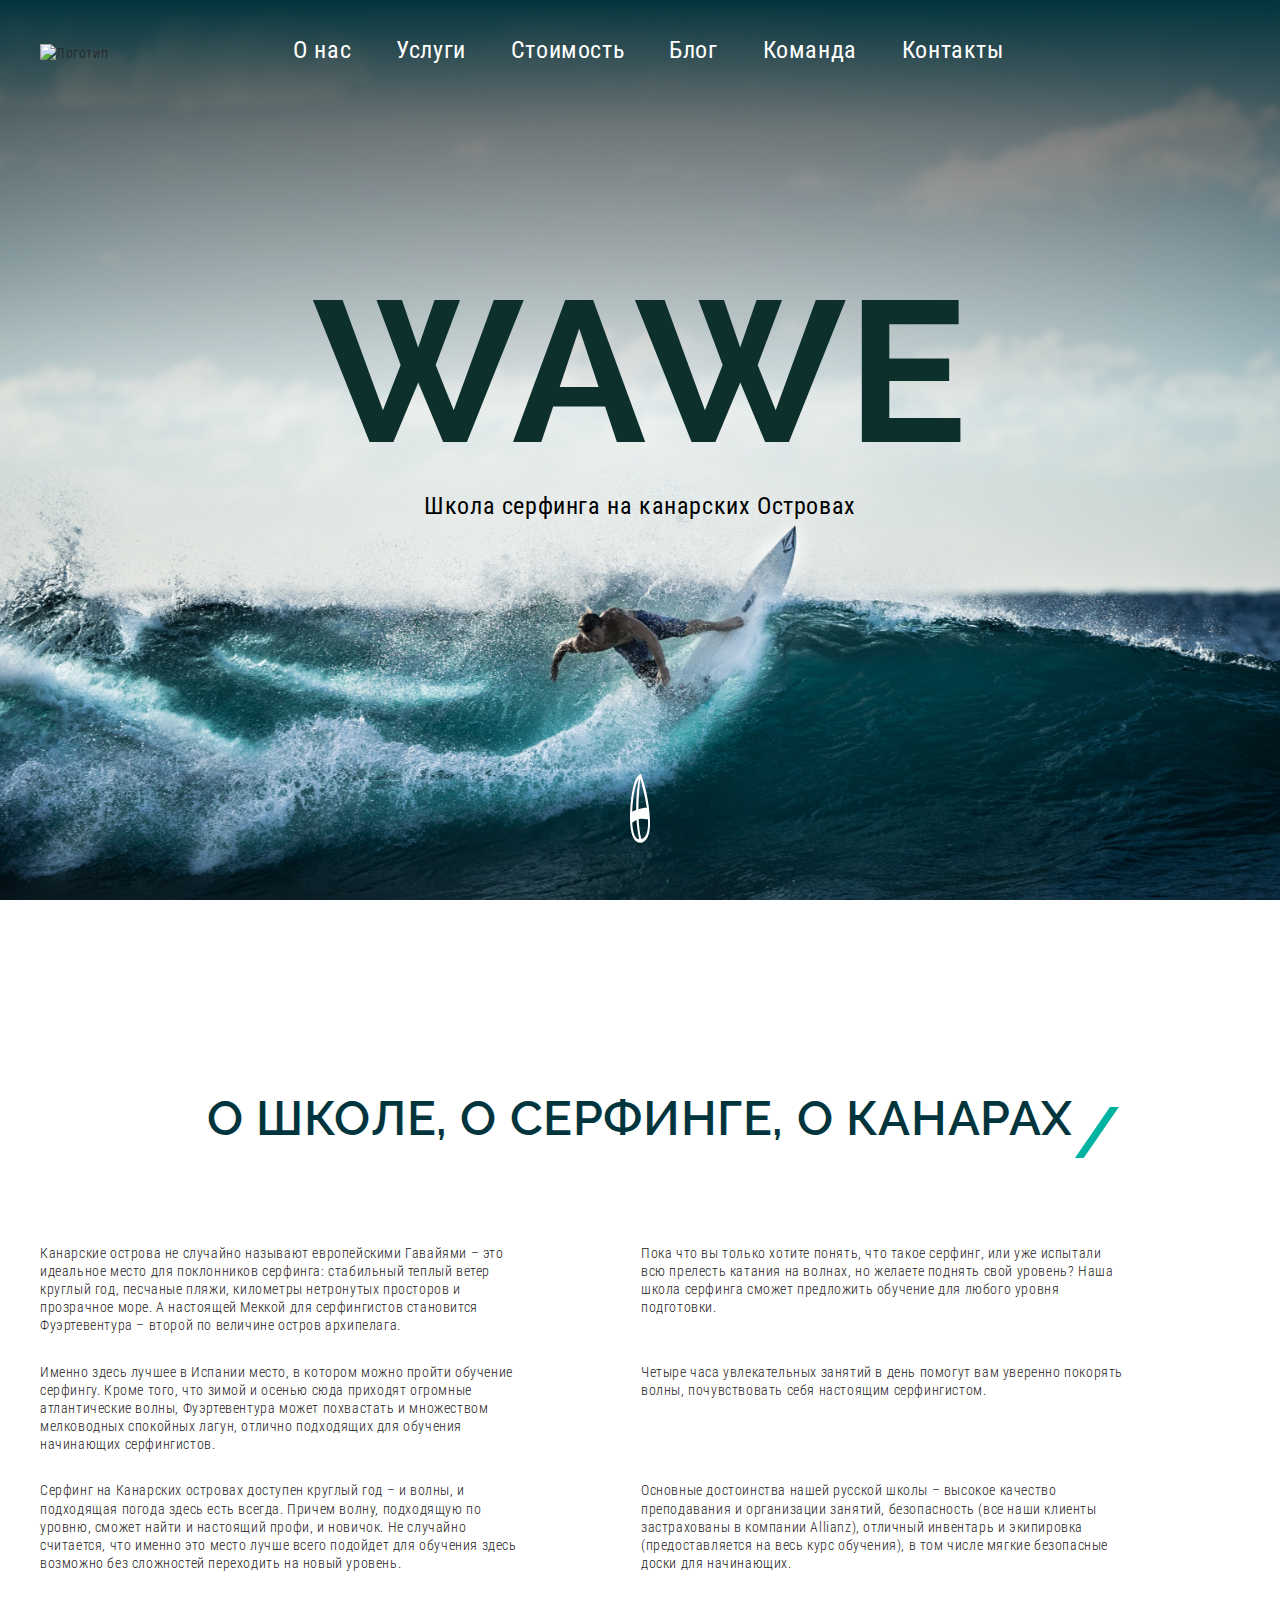
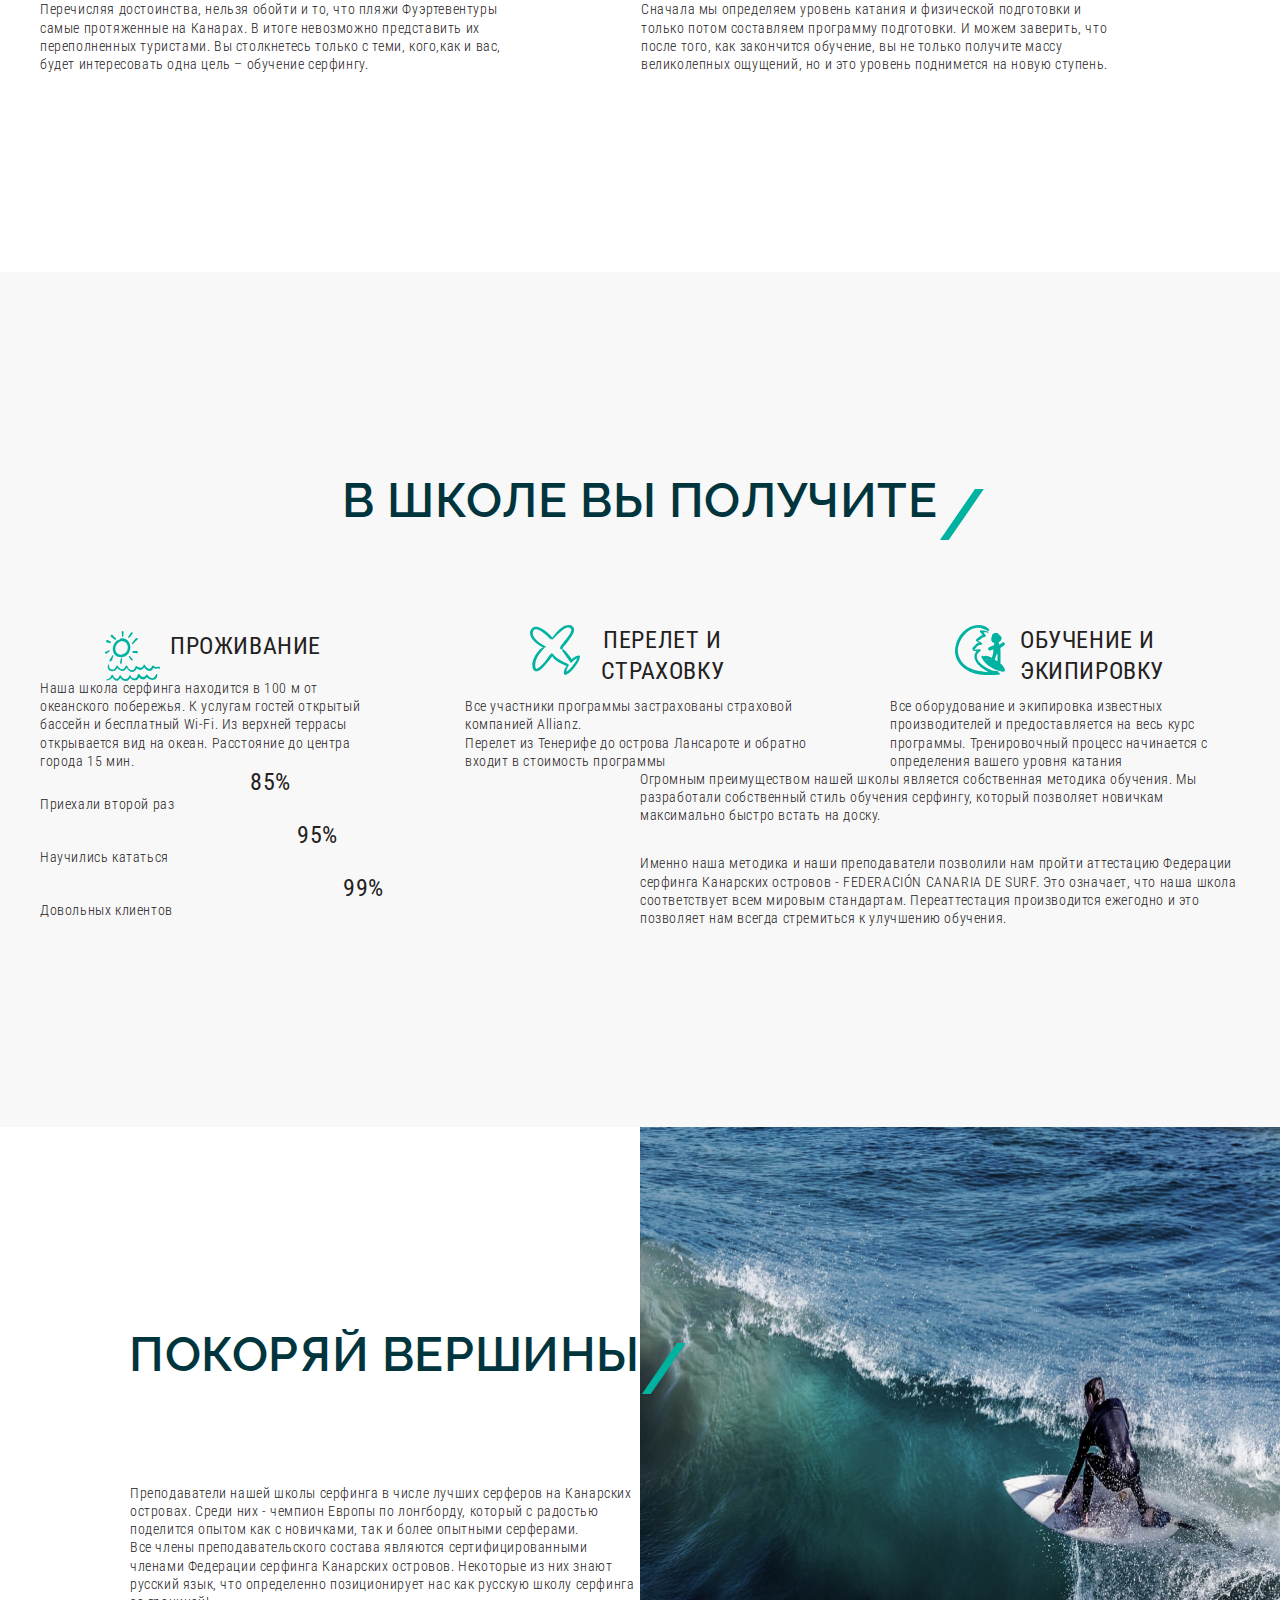
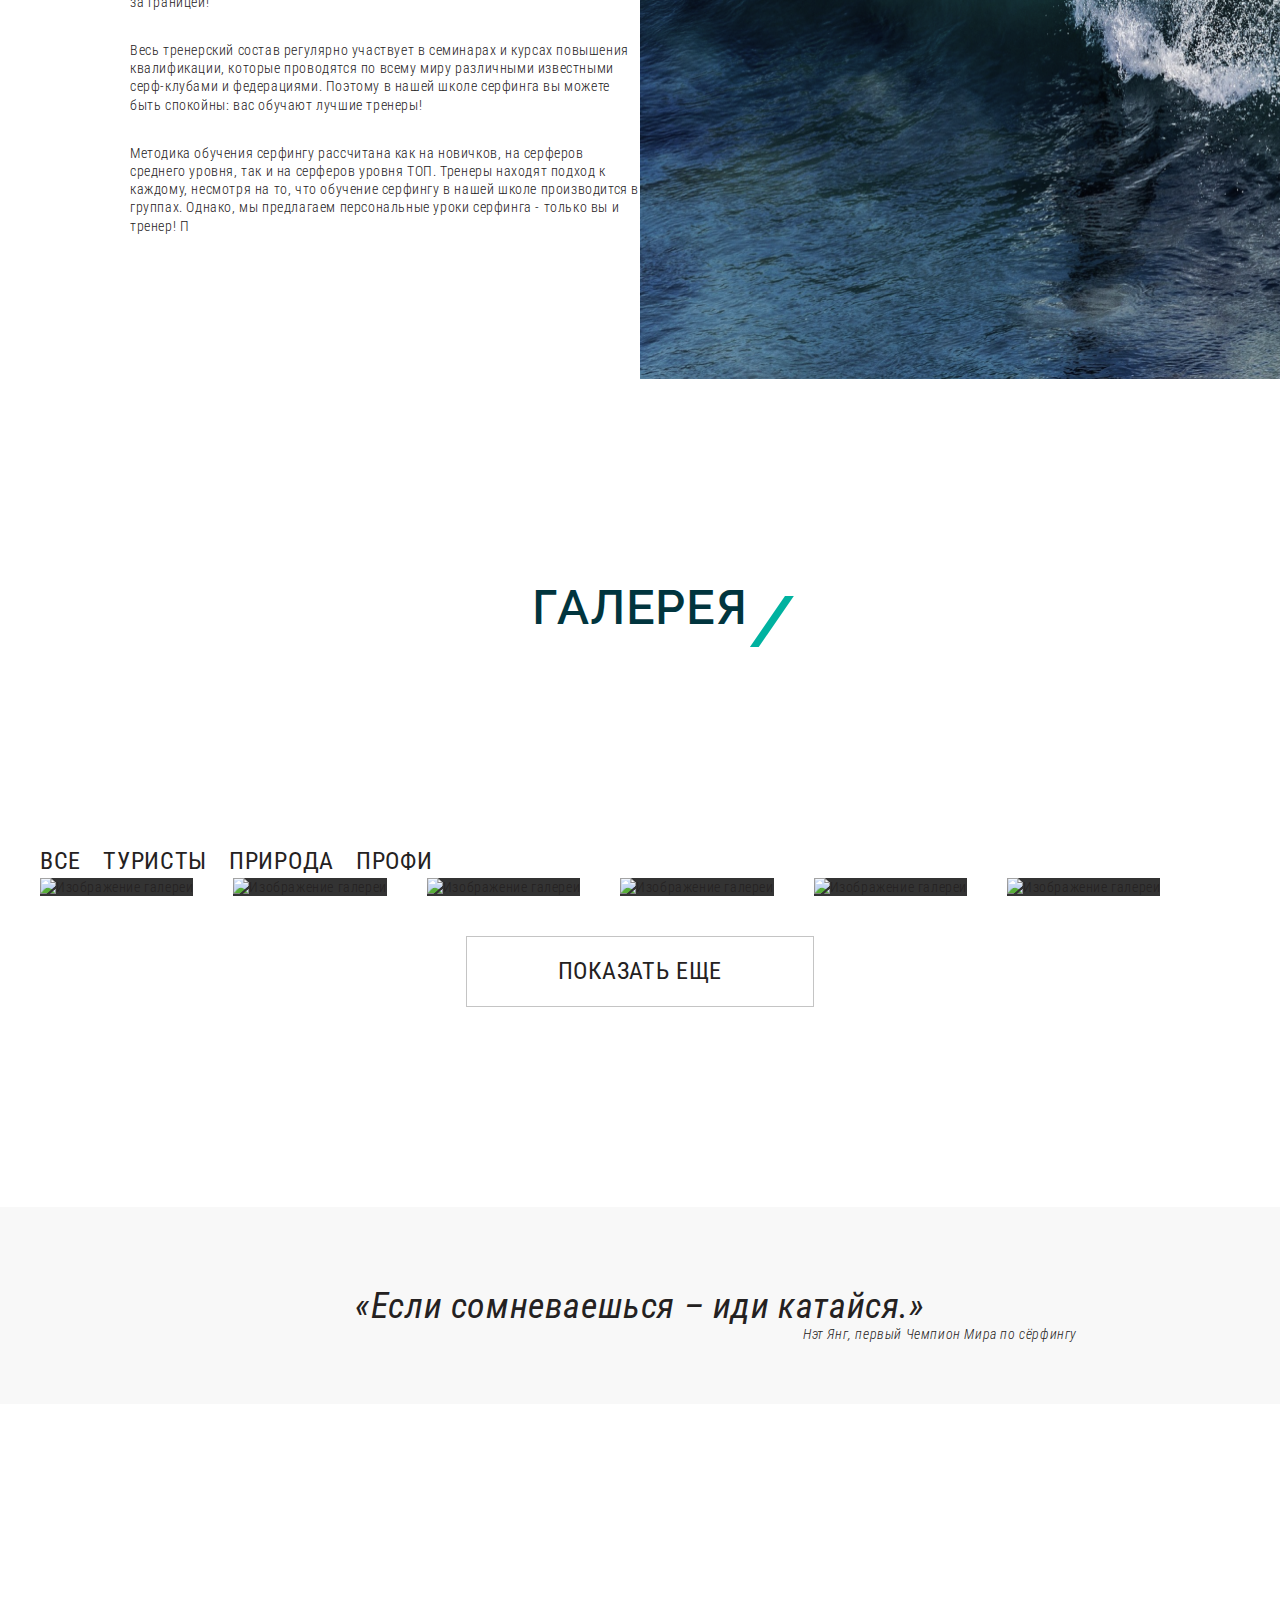
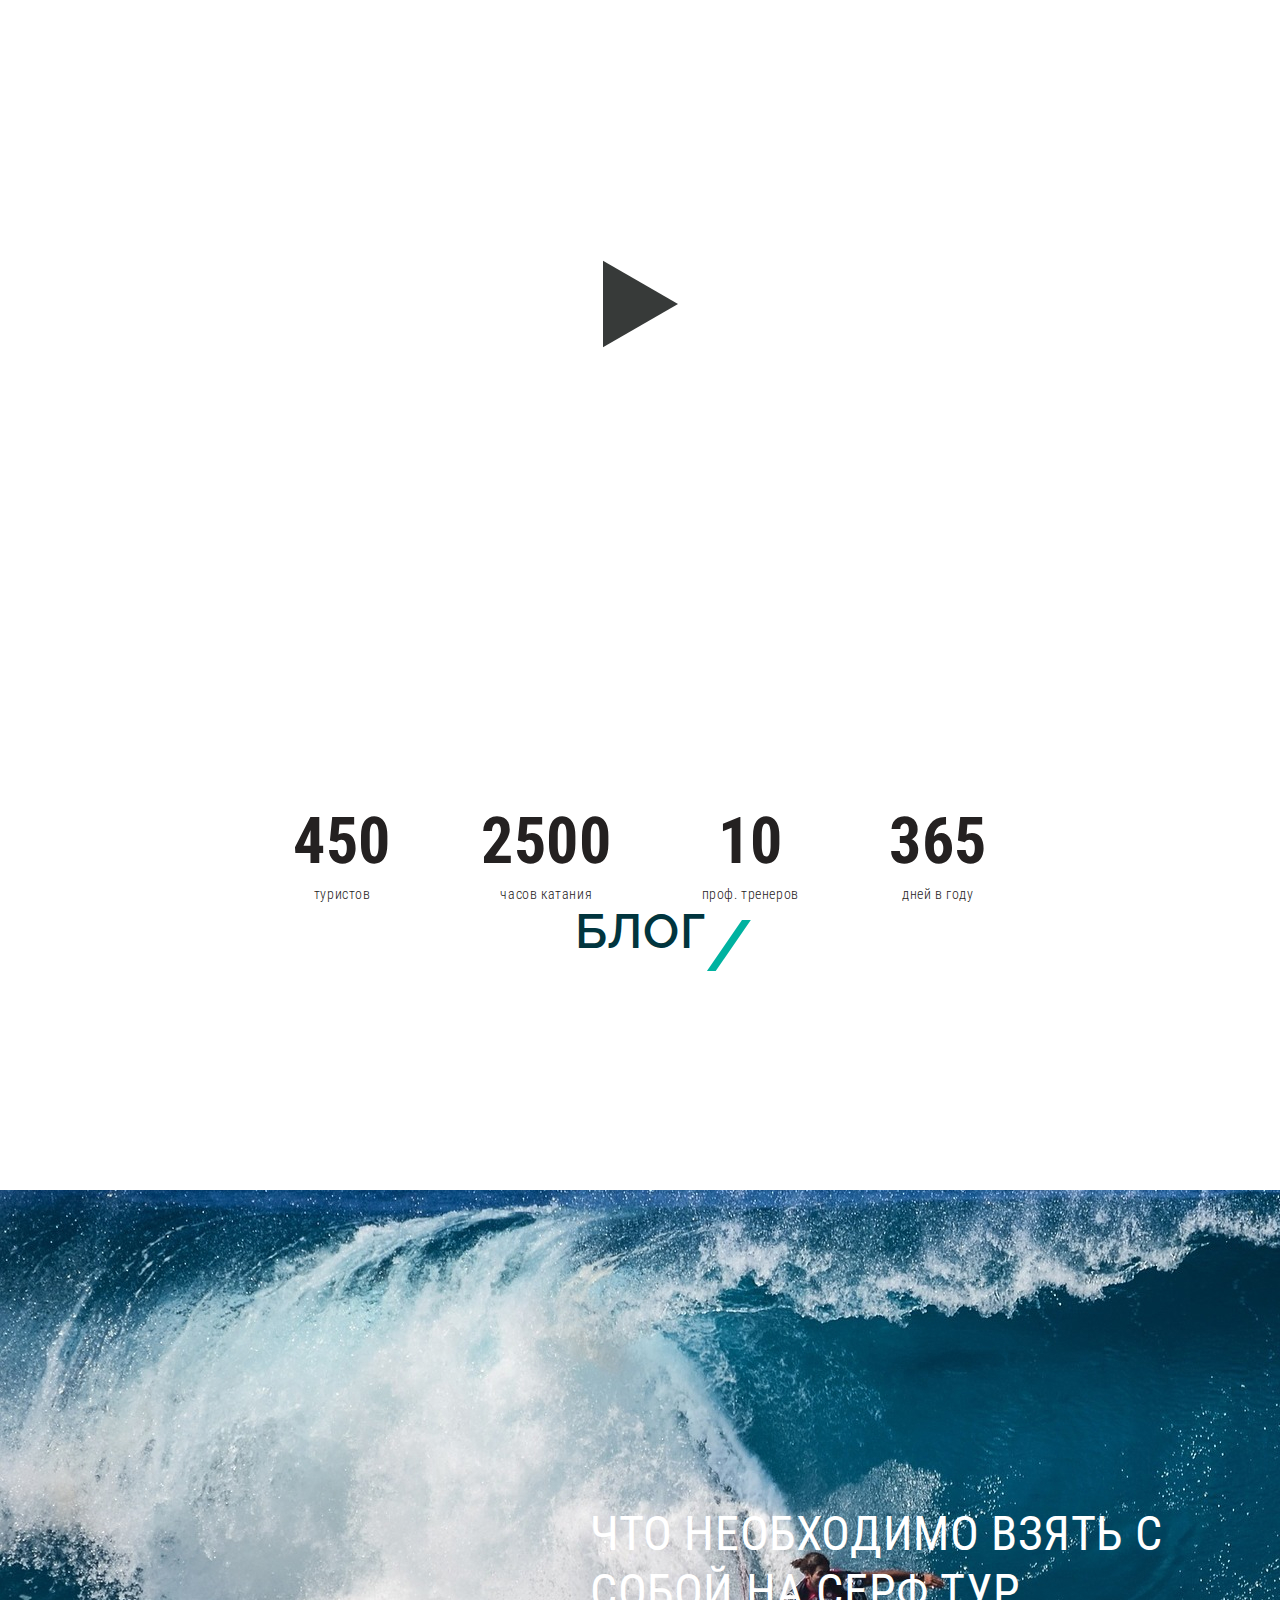
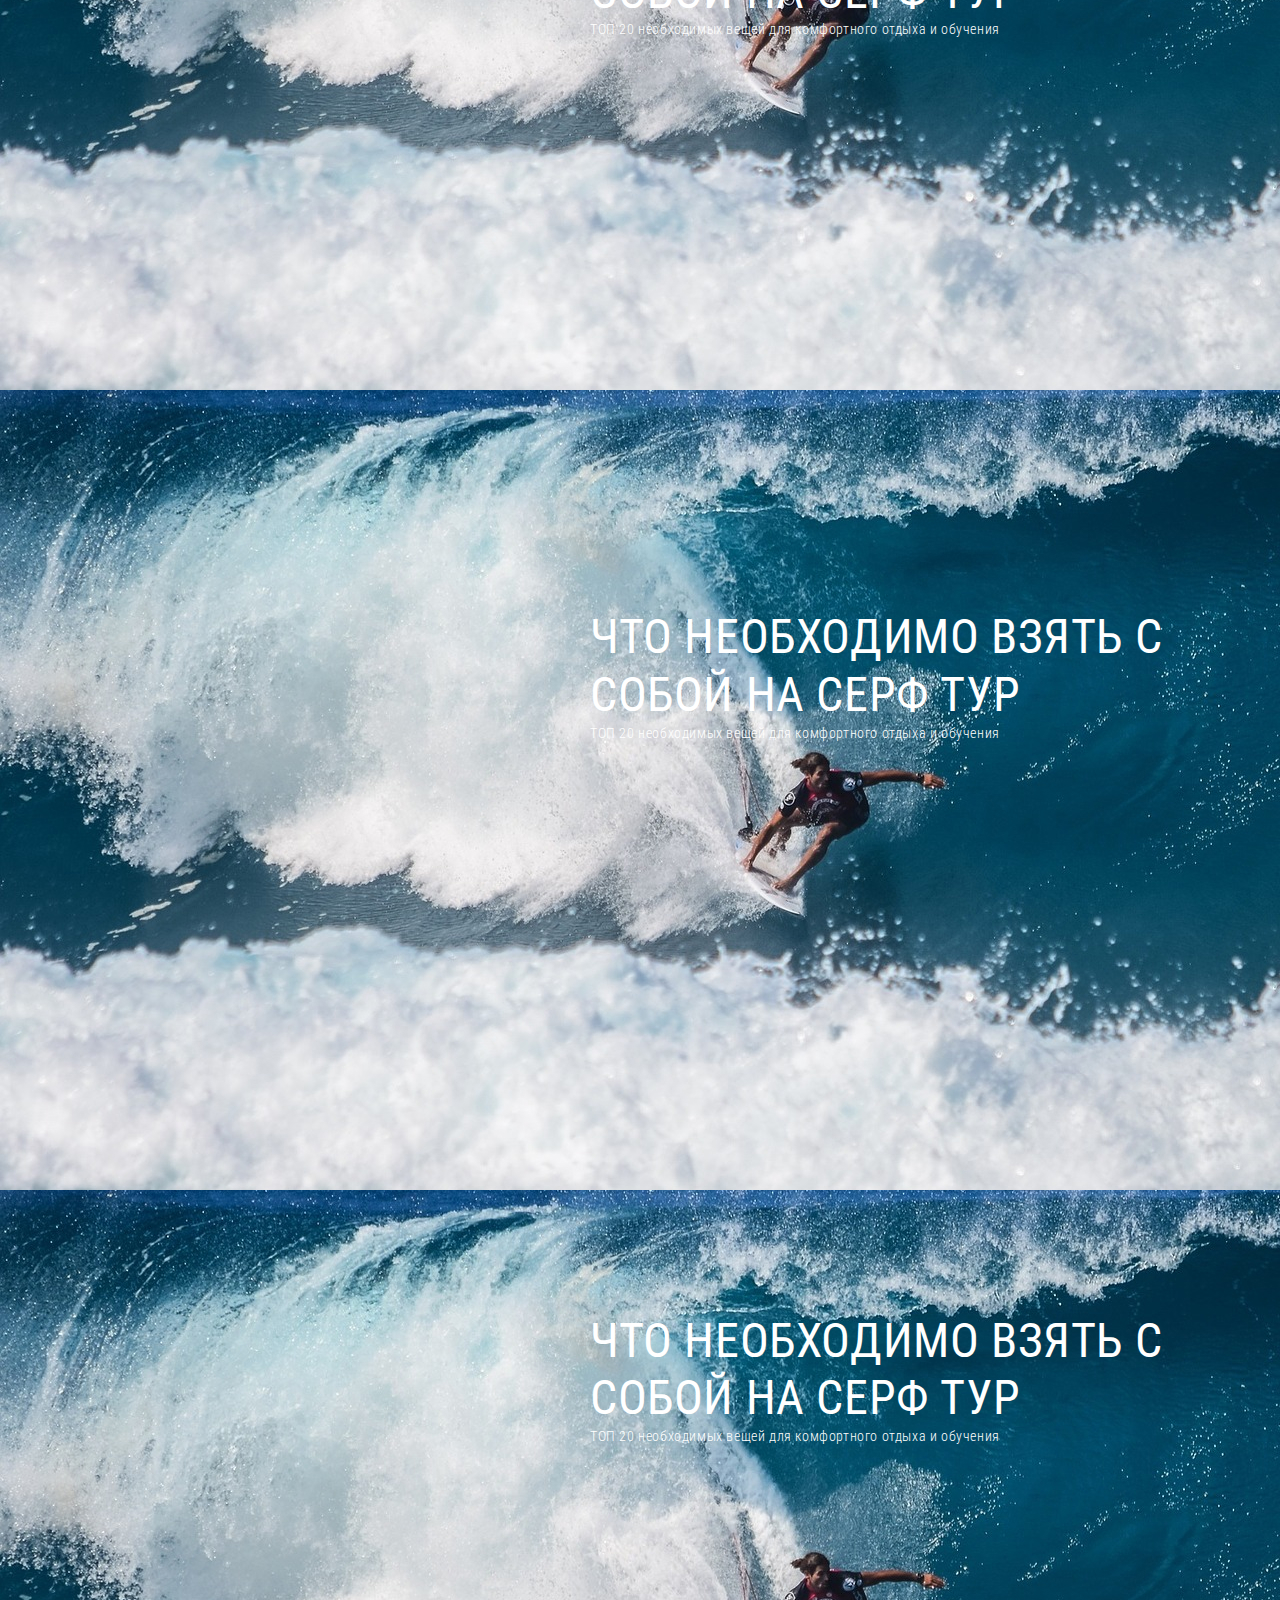
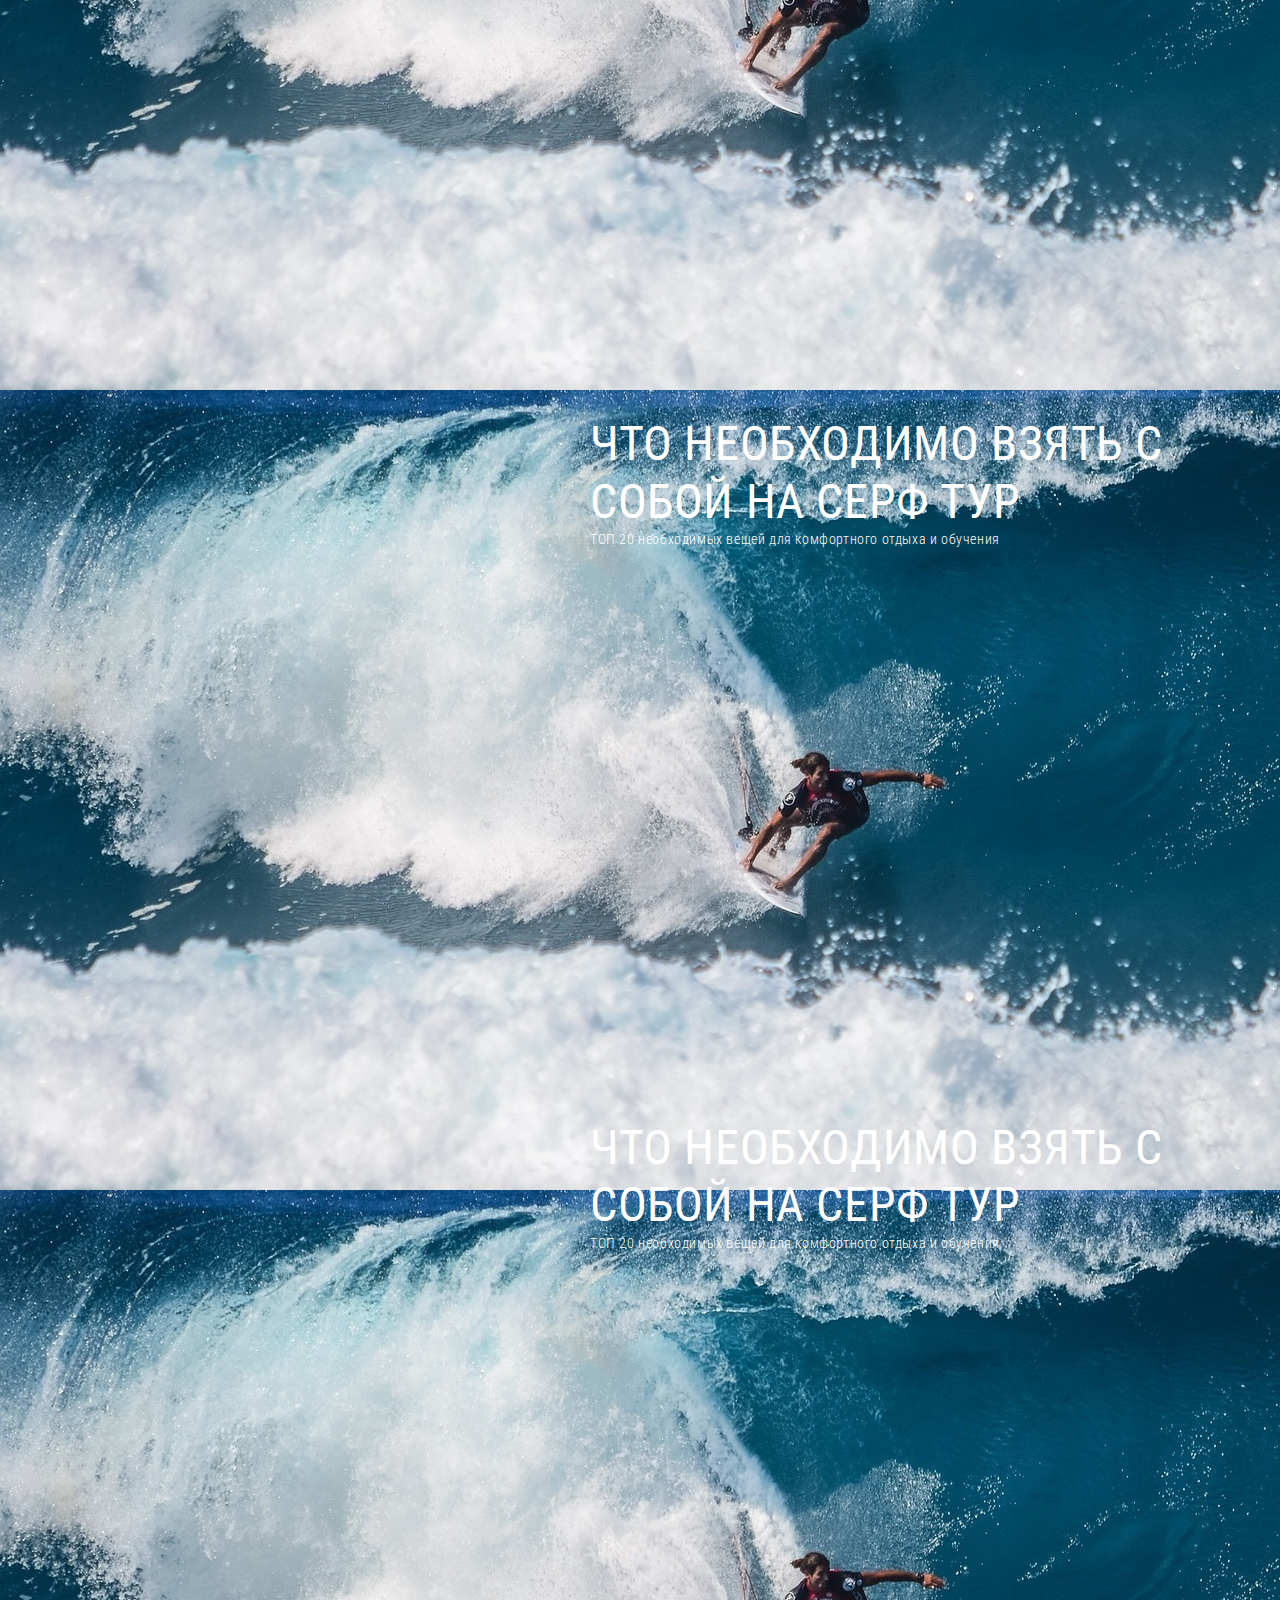
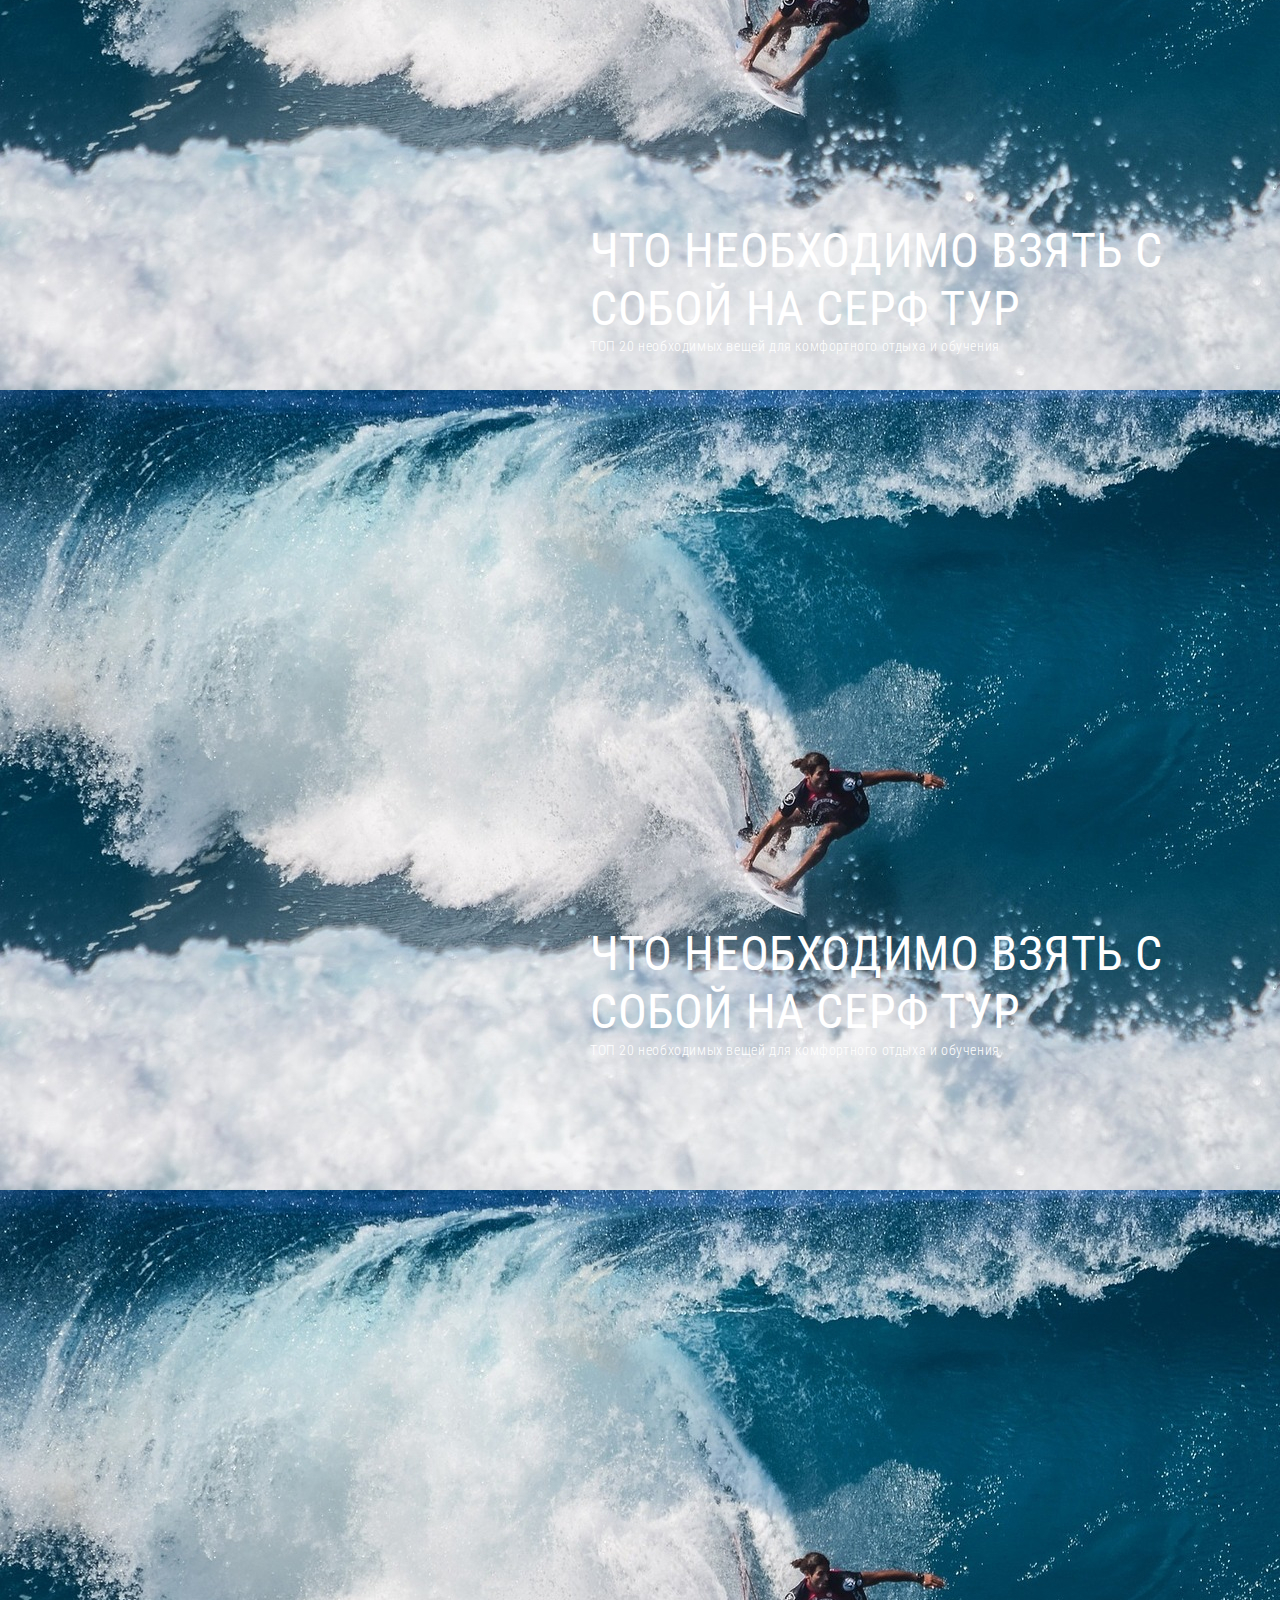
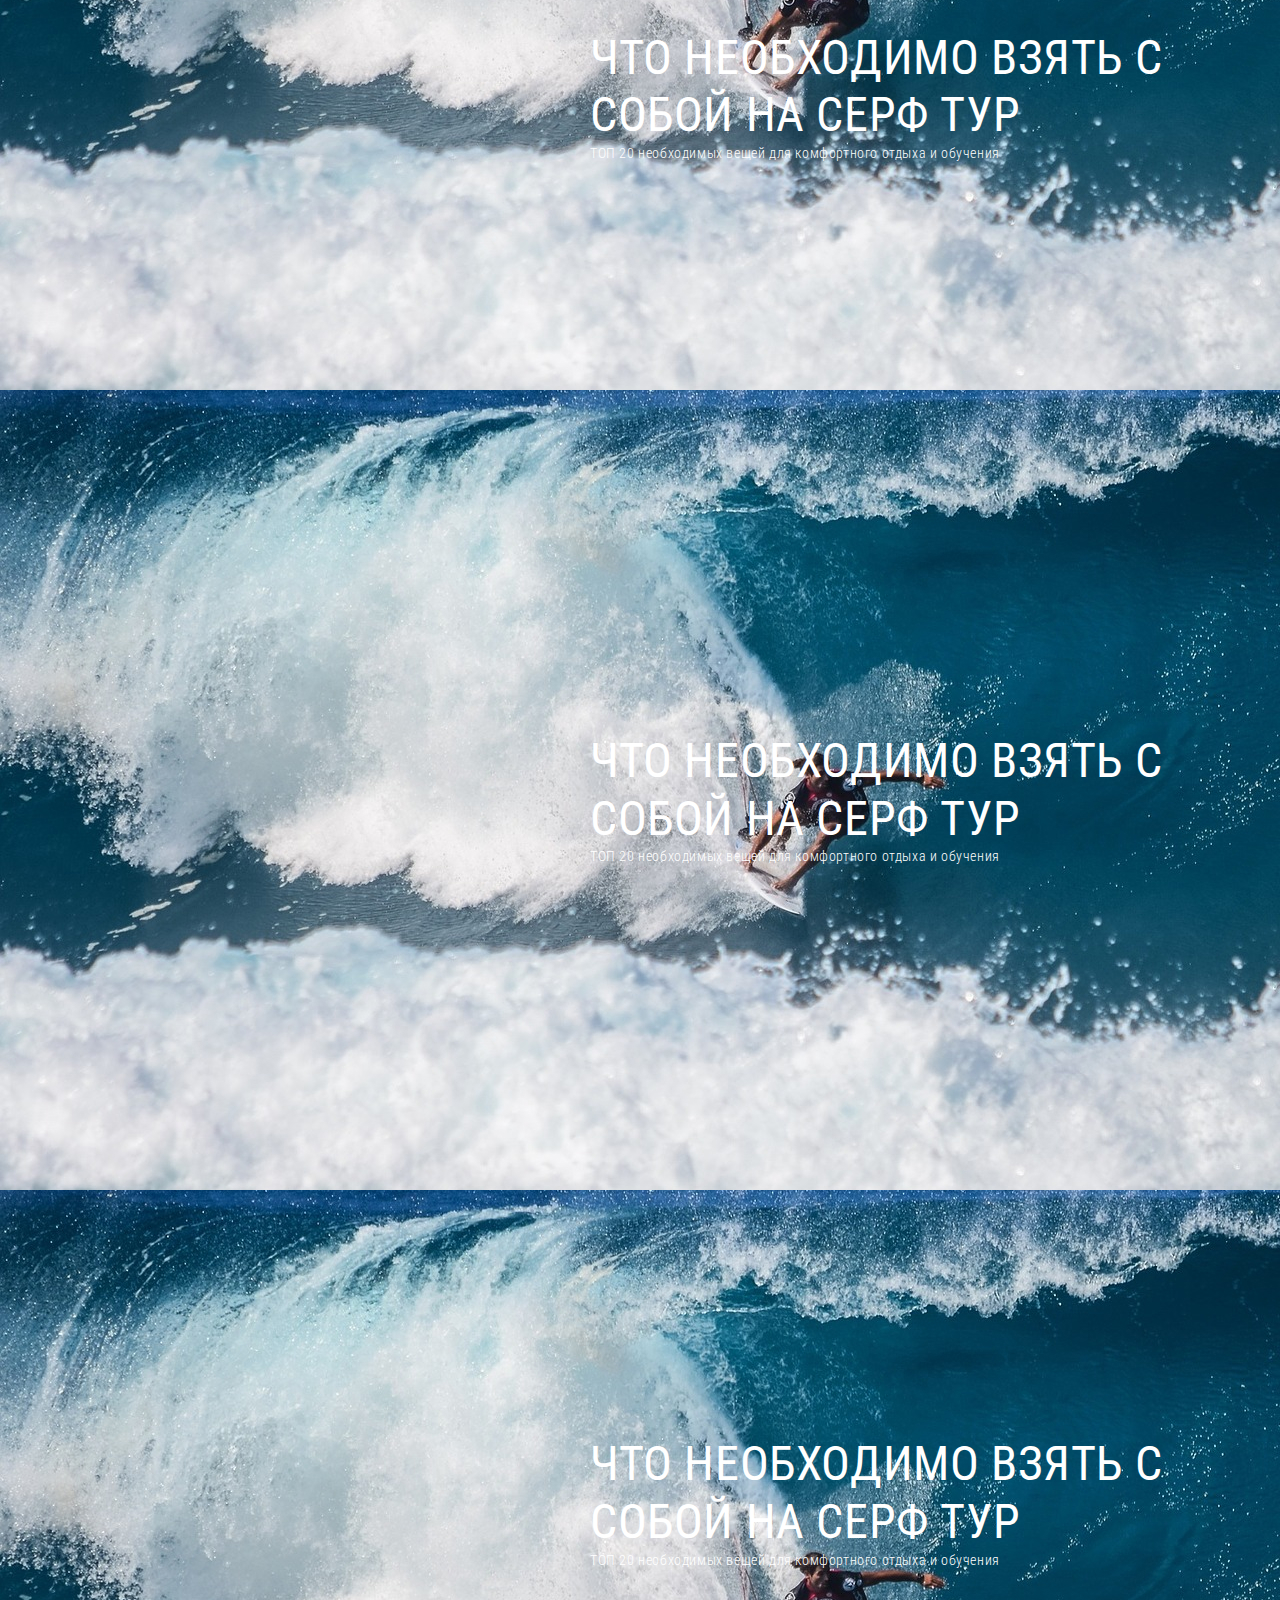
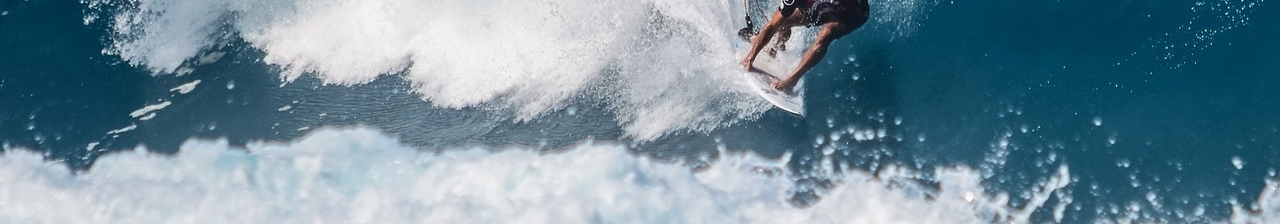
==== commit 123c17b9: "[Wawe] slider, стилизация outline" ====
--- a/week/homework/index.html
+++ b/week/homework/index.html
@@ -11,6 +11,7 @@
     rel="stylesheet">
   <link rel="stylesheet" href="css/reset.css">
   <link rel="stylesheet" href="css/jquery.fancybox.min.css">
+  <link rel="stylesheet" href="css/slick.css">
   <link rel="stylesheet" href="css/style.css">
   <title>Wawe</title>
 </head>
@@ -41,13 +42,15 @@
           Wawe
           <p>Школа серфинга на канарских Островах</p>
         </h1>
-        <a class="header__icon" href="#"></a>
+        <a class="header__icon" href="#">
+          <span class="sr-only">Переход к следующему разделу</span>
+        </a>
       </div>
 
     </div>
   </header>
 
-  <section class="about about__content">
+  <section class="about">
     <div class="container">
 
       <h2 class="title about__title">
@@ -104,13 +107,13 @@
     </div>
   </section>
 
-  <section class="benefits benefits__content">
+  <section class="benefits">
     <div class="container">
       <h2 class="title benefits__title">В школе вы получите</h2>
 
       <ul class="benefits__list">
         <li class="benefits__item">
-          <h3 class="benefits__header benefits__lodging benefits__header--icon1">Проживание</h3>
+          <h3 class="benefits__heading benefits__heading--icon1">Проживание</h3>
           <div class="benefits__text">
             <p>
               Наша школа серфинга находится в 100 м от океанского побережья. К услугам гостей открытый бассейн и
@@ -120,7 +123,7 @@
         </li>
 
         <li class="benefits__item">
-          <h3 class="benefits__header benefits__header--icon2">Перелет и страховку</h3>
+          <h3 class="benefits__heading benefits__heading--icon2">Перелет и страховку</h3>
           <div class="benefits__text">
             <p>
               Все участники программы застрахованы страховой компанией Allianz.
@@ -132,7 +135,7 @@
         </li>
 
         <li class="benefits__item">
-          <h3 class="benefits__header benefits__header--icon3">Обучение и экипировку</h3>
+          <h3 class="benefits__heading benefits__heading--icon3">Обучение и экипировку</h3>
           <div class="benefits__text">
             <p>
               Все оборудование и экипировка известных производителей и предоставляется на весь курс программы.
@@ -143,24 +146,24 @@
       </ul>
 
       <div class="statistic">
-        <div class="statistic__content">
-
-          <div class="statistic__item statistic__item--icon1">
+        <ul class="statistic__content">
+
+          <li class="statistic__item statistic__item--icon1">
             <span class="percent percent-1">85%</span>
             <p>Приехали второй раз</p>
-          </div>
-
-          <div class="statistic__item statistic__item--icon2">
+          </li>
+
+          <li class="statistic__item statistic__item--icon2">
             <span class="percent percent-2">95%</span>
             <p>Научились кататься</p>
-          </div>
-
-
-          <div class="statistic__item statistic__item--icon3">
+          </li>
+
+
+          <li class="statistic__item statistic__item--icon3">
             <span class="percent percent-3">99%</span>
             <p>Довольных клиентов</p>
-          </div>
-        </div>
+          </li>
+        </ul>
 
         <div class="statistic__text">
           <p>
@@ -178,9 +181,9 @@
     </div>
   </section>
 
-  <section class="reach-top reach-top__content">
-    <div class="container">
-
+  <section class="reach-top">
+
+    <div class="reach-top__text-wrapper">
       <h2 class="reach-top__title title">
         Покоряй вершины
       </h2>
@@ -200,11 +203,15 @@
           по всему миру различными известными серф-клубами и федерациями. Поэтому в нашей школе серфинга вы можете
           быть спокойны: вас обучают лучшие тренеры!
         </p>
-        <p>Методика обучения серфингу рассчитана как на новичков, на серферов среднего уровня, так и на серферов
+        <p>
+          Методика обучения серфингу рассчитана как на новичков, на серферов среднего уровня, так и на серферов
           уровня ТОП. Тренеры находят подход к каждому, несмотря на то, что обучение серфингу в нашей школе
           производится в группах. Однако, мы предлагаем персональные уроки серфинга - только вы и тренер! П</p>
       </div>
-
+    </div>
+
+    <div class="reach-top__bg" style="background-image: url('images/surfer.png');">
+      <span class="sr-only">Фоновое изображение к тексту</span>
     </div>
   </section>
 
@@ -227,60 +234,183 @@
         </li>
       </ul>
 
-      <div class="gallery__images">
-        <div class="image mix category-profi">
-          <a href="images/gallery/1.jpg" data-fancybox="images">
-            <img src="images/gallery/1.jpg" alt="Изображение галереи">
-          </a>
-        </div>
-        <div class="image mix category-tourist">
-          <a href="images/gallery/2.jpg" data-fancybox="images">
-            <img src="images/gallery/2.jpg" alt="Изображение галереи">
-          </a>
-        </div>
-        <div class="image mix category-profi">
-          <a href="images/gallery/3.jpg" data-fancybox="images">
-            <img src="images/gallery/3.jpg" alt="Изображение галереи">
-          </a>
-        </div>
-        <div class="image mix category-tourist">
-          <a href="images/gallery/4.jpg" data-fancybox="images">
-            <img src="images/gallery/4.jpg" alt="Изображение галереи">
-          </a>
-        </div>
-        <div class="image mix category-nature">
-          <a href="images/gallery/5.jpg" data-fancybox="images">
-            <img src="images/gallery/5.jpg" alt="Изображение галереи">
-          </a>
-        </div>
-        <div class="image mix category-tourist">
-          <a href="images/gallery/6.jpg" data-fancybox="images">
-            <img src="images/gallery/6.jpg" alt="Изображение галереи">
-          </a>
-        </div>
-      </div>
+      <ul class="gallery__images">
+        <li class="gallery__item mix category-profi">
+          <a class="gallery__link" href="images/gallery/1.jpg" data-fancybox="images">
+            <img class="gallery__image" src="images/gallery/1.jpg" alt="Изображение галереи">
+          </a>
+        </li>
+        <li class="gallery__item mix category-tourist">
+          <a class="gallery__link" href="images/gallery/2.jpg" data-fancybox="images">
+            <img class="gallery__image" src="images/gallery/2.jpg" alt="Изображение галереи">
+          </a>
+        </li>
+        <li class="gallery__item mix category-profi">
+          <a class="gallery__link" href="images/gallery/3.jpg" data-fancybox="images">
+            <img class="gallery__image" src="images/gallery/3.jpg" alt="Изображение галереи">
+          </a>
+        </li>
+        <li class="gallery__item mix category-tourist">
+          <a class="gallery__link" href="images/gallery/4.jpg" data-fancybox="images">
+            <img class="gallery__image" src="images/gallery/4.jpg" alt="Изображение галереи">
+          </a>
+        </li>
+        <li class="gallery__item mix category-nature">
+          <a class="gallery__link" href="images/gallery/5.jpg" data-fancybox="images">
+            <img class="gallery__image" src="images/gallery/5.jpg" alt="Изображение галереи">
+          </a>
+        </li>
+        <li class="gallery__item mix category-tourist">
+          <a class="gallery__link" href="images/gallery/6.jpg" data-fancybox="images">
+            <img class="gallery__image" src="images/gallery/6.jpg" alt="Изображение галереи">
+          </a>
+        </li>
+      </ul>
 
       <button class="show-more__btn button" type="button">Показать еще</button>
     </div>
 
-    <div class="blockquote__content">
+    <blockquote class="blockquote">
       <div class="container">
-        <blockquote class="blockquote">
-          «Если сомневаешься – иди катайся.»
-          <cite class="author">Нэт Янг, первый Чемпион Мира по сёрфингу</cite>
-        </blockquote>
-      </div>
-    </div>
+        «Если сомневаешься – иди катайся.»
+        <cite class="author">Нэт Янг, первый Чемпион Мира по сёрфингу</cite>
+      </div>
+    </blockquote>
 
     <div class="container">
-      
-    </div>
+      <a class="video__link" style="background-image: url('images/video-bg.jpg');" data-fancybox
+        href="https://www.youtube.com/watch?v=LFDaKUHgK7E">
+        <span class="sr-only">Иконка запуска на просмотр видеоролика о серфинге</span>
+        <svg class="play-icon" width="75" height="88" viewBox="0 0 75 88" fill="#373A39"
+          xmlns="http://www.w3.org/2000/svg">
+          <path d="M75 44L0 87.3013L0 0.69873L75 44Z" />
+        </svg>
+      </a>
+
+      <ul class="numbers">
+        <li class="numbers__item">
+          450
+          <span>туристов</span>
+        </li>
+        <li class="numbers__item">
+          2500
+          <span>часов катания</span>
+        </li>
+        <li class="numbers__item">
+          10
+          <span>проф. тренеров</span>
+        </li>
+        <li class="numbers__item">
+          365
+          <span>дней в году</span>
+        </li>
+      </ul>
+    </div>
+  </section>
+
+  <section class="blog">
+    <h2 class="title blog__title">Блог</h2>
+
+    <!-- сделать списком -->
+    <ul class="blog__slider" style="background-image: url('images/slider-bg.jpg')">
+      <li class="slider__item">
+        <a href="#">
+          <h2 class="slider__heading">Что необходимо взять с собой на серф тур</h2>
+        </a>
+        <p class="slider__description">
+          ТОП 20 необходимых вещей для комфортного отдыха и обучения
+        </p>
+      </li>
+
+      <li class="slider__item">
+        <a href="#">
+          <h2 class="slider__heading">Что необходимо взять с собой на серф тур</h2>
+        </a>
+        <p class="slider__description">
+          ТОП 20 необходимых вещей для комфортного отдыха и обучения
+        </p>
+      </li>
+
+      <li class="slider__item">
+        <a href="#">
+          <h2 class="slider__heading">Что необходимо взять с собой на серф тур</h2>
+        </a>
+        <p class="slider__description">
+          ТОП 20 необходимых вещей для комфортного отдыха и обучения
+        </p>
+      </li>
+
+      <li class="slider__item">
+        <a href="#">
+          <h2 class="slider__heading">Что необходимо взять с собой на серф тур</h2>
+        </a>
+        <p class="slider__description">
+          ТОП 20 необходимых вещей для комфортного отдыха и обучения
+        </p>
+      </li>
+
+      <li class="slider__item">
+        <a href="#">
+          <h2 class="slider__heading">Что необходимо взять с собой на серф тур</h2>
+        </a>
+        <p class="slider__description">
+          ТОП 20 необходимых вещей для комфортного отдыха и обучения
+        </p>
+      </li>
+
+      <li class="slider__item">
+        <a href="#">
+          <h2 class="slider__heading">Что необходимо взять с собой на серф тур</h2>
+        </a>
+        <p class="slider__description">
+          ТОП 20 необходимых вещей для комфортного отдыха и обучения
+        </p>
+      </li>
+
+      <li class="slider__item">
+        <a href="#">
+          <h2 class="slider__heading">Что необходимо взять с собой на серф тур</h2>
+        </a>
+        <p class="slider__description">
+          ТОП 20 необходимых вещей для комфортного отдыха и обучения
+        </p>
+      </li>
+
+      <li class="slider__item">
+        <a href="#">
+          <h2 class="slider__heading">Что необходимо взять с собой на серф тур</h2>
+        </a>
+        <p class="slider__description">
+          ТОП 20 необходимых вещей для комфортного отдыха и обучения
+        </p>
+      </li>
+
+      <li class="slider__item">
+        <a href="#">
+          <h2 class="slider__heading">Что необходимо взять с собой на серф тур</h2>
+        </a>
+        <p class="slider__description">
+          ТОП 20 необходимых вещей для комфортного отдыха и обучения
+        </p>
+      </li>
+
+      <li class="slider__item">
+        <a href="#">
+          <h2 class="slider__heading">Что необходимо взять с собой на серф тур</h2>
+        </a>
+        <p class="slider__description">
+          ТОП 20 необходимых вещей для комфортного отдыха и обучения
+        </p>
+      </li>
+
+    </г>
 
   </section>
 
   <script src="https://ajax.googleapis.com/ajax/libs/jquery/3.5.1/jquery.min.js"></script>
   <script src="js/mixitup.min.js"></script>
   <script src="js/jquery.fancybox.min.js"></script>
+  <script src="js/slick.min.js"></script>
   <script src="js/main.js"></script>
 </body>
 
--- a/week/homework/css/style.css
+++ b/week/homework/css/style.css
@@ -14,9 +14,8 @@
 }
 
 button {
-  font-family: 'Roboto Condensed', Verdana, Geneva, Tahoma, sans-serif;
   font-size: 24px;
-  line-height: 1.33;
+  line-height: 1.3;
   letter-spacing: 0.7px;
   text-transform: uppercase;
   border: none;
@@ -38,10 +37,11 @@
   font-family: 'Raleway', Verdana, Geneva, Tahoma, sans-serif;
   text-transform: uppercase;
   font-size: 48px;
-  line-height: 1.17;
+  line-height: 1.2;
   font-weight: 600;
   color: #01353E;
   position: relative;
+  text-align: center;
 }
 
 .title::after {
@@ -49,11 +49,11 @@
   content: '/';
   color: #00B2A0;
   font-size: 72px;
-  line-height: 1.18;
-}
-
-.blockquote__content,
-.benefits__content {
+  z-index: 1;
+}
+
+.blockquote,
+.benefits {
   background-color: #F8F8F8;
 }
 
@@ -63,7 +63,6 @@
   background-position: center center;
   background-repeat: no-repeat;
   background-size: cover;
-  background-color: #464646;
   min-height: 100vh;
 }
 
@@ -86,7 +85,6 @@
   font-weight: 400;
   font-size: 24px;
   padding-bottom: 5px;
-  line-height: 0.86;
 }
 
 .menu__item:not(:first-child) {
@@ -94,7 +92,7 @@
 }
 
 .menu__item a {
-  color: white;
+  color: #fff;
   position: relative;
 }
 
@@ -105,7 +103,7 @@
   height: 1px;
   top: 100%;
   left: 0;
-  background: #00B2A0;
+  background-color: #00B2A0;
   transition: transform 0.5s;
   transform: scaleX(0);
   transform-origin: center;
@@ -128,9 +126,8 @@
   color: #0D302C;
   font-family: 'Raleway', Verdana, Geneva, Tahoma, sans-serif;
   font-weight: 700;
-  line-height: 1.18;
+  line-height: 1.2;
   font-size: 200px;
-  padding-left: 44px;
   padding-top: 5px;
 }
 
@@ -139,9 +136,7 @@
   font-family: 'Roboto Condensed', Verdana, Geneva, Tahoma, sans-serif;
   font-size: 24px;
   font-weight: 400;
-  line-height: 1.17;
   color: #000000;
-  padding-right: 44px;
 }
 
 .header__icon {
@@ -162,16 +157,7 @@
 
 /* ======= ABOUT ======= */
 
-.about__title {
-  text-align: center;
-}
-
-.about__title::after {
-  top: 3px;
-  right: 105px;
-}
-
-.about__content {
+.about {
   padding-top: 190px;
   padding-bottom: 199px;
 }
@@ -197,83 +183,68 @@
 .about__text p:nth-child(odd) {
   margin-right: 118px;
 }
+
 /* ======= END ABOUT ======= */
 
 /* ======= BENEFITS ======= */
 
-.benefits__content {
-  padding-top: 200px;
-  padding-bottom: 200px;
+.benefits {
+  padding: 200px 0;
 }
 
 .benefits__title {
   margin-bottom: 95px;
-  text-align: center; /* общее выравнивание для заголовков */
-}
-
-.benefits__title::after {
-  right: 250px;
 }
 
 .benefits__list {
   display: flex;
-  justify-content: space-around;
+  justify-content: space-between;
   margin-bottom: 102px;
 }
 
 .benefits__item {
+  display: flex;
+  flex-direction: column;
+  justify-content: space-between;
   max-width: 350px;
 }
 
-.benefits__item:not(:first-child) {
-  margin-left: 75px;
-}
-
-.benefits__header {
+.benefits__heading {
   text-align: center;
   text-transform: uppercase;
   font-weight: 400;
   font-size: 24px;
-  max-width: 170px;
-  margin-left: 120px;
-  margin-bottom: 2px;
-  min-height: 70px;
+  margin: auto;
+  padding-left: 45px;
+  max-width: 180px;
   position: relative;
 }
 
-.benefits__lodging {
-  padding-top: 16px;
-}
-
-.benefits__header--icon1::before,
-.benefits__header--icon2::before,
-.benefits__header--icon3::before {
+.benefits__heading--icon1::before,
+.benefits__heading--icon2::before,
+.benefits__heading--icon3::before {
   content: '';
   position: absolute;
-}
-
-.benefits__header--icon1::before {
+  height: 50px;
+  width: 55px;
+  background-repeat: no-repeat;
+  left: -20px;
+}
+
+.benefits__heading--icon1::before {
   background-image: url('../images/sun-icon.svg');
-  width: 55px;
-  height: 50px;
-  left: -55px;
-  top: 5px;
-}
-
-.benefits__header--icon2::before {
+}
+
+.benefits__heading--icon2::before {
   background-image: url('../images/plane-icon.svg');
-  width: 50px;
-  height: 50px;
-  left: -38px;
-  top: 8px;
-}
-
-.benefits__header--icon3::before {
+}
+
+.benefits__heading--icon3::before {
   background-image: url('../images/surfer-icon.svg');
-  width: 50px;
-  height: 50px;
-  left: -46px;
-  top: 7px;
+}
+
+.benefits__text {
+  margin-top: 10px;
 }
 
 .statistic {
@@ -290,109 +261,119 @@
   margin-bottom: 30px;
 }
 
+.statistic__item:not(:last-child) {
+  margin-bottom: 10px;
+}
+
 .statistic__item {
   font-size: 24px;
   font-weight: 400;
   position: relative;
   min-height: 43px;
-}
-
-.statistic__item:not(:last-child) {
-  margin-bottom: 10px;
+  padding-top: 25px;
 }
 
 .statistic__item p {
   font-size: 14px;
   font-weight: 300;
-  padding-top: 25px;
 }
 
 .percent {
   content: '';
   position: absolute;
+  top: -3px;
 }
 
 .percent-1 {
   left: calc(200px + 10px);
-  top: -3px;
 }
 
 .percent-2 {
   left: calc(247px + 10px);
-  top: -6px; 
 }
 
 .percent-3 {
   left: calc(293px + 10px);
-  top: -6px; 
-}
-
-.statistic__item--icon1::after,
-.statistic__item--icon2::after,
-.statistic__item--icon3::after {
+}
+
+.statistic__item--icon1::before,
+.statistic__item--icon2::before,
+.statistic__item--icon3::before {
   content: '';
   background-repeat: no-repeat;
-  background-image: url('../images/wawe.svg');
   position: absolute;
   height: 20px;
+  top: 7px;
+}
+
+.statistic__item--icon1::before {
+  background-image: url('../images/wawe-1.svg');
   width: 200px;
 }
 
-.statistic__item--icon1::after {
-  top: 6px;
-}
-
-.statistic__item--icon2::after {
-  background-size: 247px;
+.statistic__item--icon2::before {
+  background-image: url('../images/wawe-2.svg');
   width: 247px;
-  top: 2px;
-}
-
-.statistic__item--icon3::after {
-  background-size: 293px;
+}
+
+.statistic__item--icon3::before {
+  background-image: url('../images/wawe-3.svg');
   width: 293px;
+}
+
+/* ======= END BENEFITS ======= */
+
+/* ======= TOP ======= */
+
+.reach-top {
+  padding-bottom: 314px;
+  padding-top: 199px;
+  position: relative;
+}
+
+.reach-top__text-wrapper {
+  max-width: 50%;
+}
+
+.reach-top__bg {
+  position: absolute;
+  right: 0;
+  left: 0;
   top: 0;
-}
-
-/* ======= END BENEFITS ======= */
-
-/* ======= TOP ======= */
-
-.reach-top__content {
-  padding-bottom: 317px;
-  background-image: url('../images/surfer.png');
+  bottom: 200px;
   background-repeat: no-repeat;
   background-position-x: right;
+  background-size: 50% 100%;
 }
 
 .reach-top__title {
-  padding-top: 199px;
   margin-bottom: 100px;
-}
-
-.top__content-title {
-  margin-bottom: 100px;
+  max-width: 860px;
+  text-align: right;
 }
 
 .reach-top__text {
+  max-width: 860px;
+}
+
+.reach-top__text p {
   max-width: 510px;
+  margin: 0 0 0 auto;
 }
 
 .reach-top__text p:not(:nth-child(-n+1)) {
   margin-bottom: 30px;
 }
 
-
 /* ======= END TOP ======= */
 
-/*GALLERY*/
+/* ======= GALLERY ======= */
 
 .gallery {
   text-align: center;
 }
 
 .gallery__title {
-  text-align: center;
   margin-bottom: 210px;
 }
 
@@ -403,6 +384,14 @@
 
 .filter__item:not(:first-child) {
   margin-left: 22px;
+}
+
+.filter__btn {
+  transition: color .25s;
+}
+
+.filter__btn:hover {
+  color: #00B2A0;
 }
 
 .gallery__images {
@@ -412,13 +401,19 @@
   margin-bottom: 10px;
 }
 
-.image {
+.gallery__item {
   margin-right: 40px;
   margin-bottom: 40px;
-}
-
-.image:hover {
-  opacity: 0.9;
+  background-color: #333;
+}
+
+.gallery__link img {
+  transition: opacity 0.3s;
+  opacity: 1;
+}
+
+.gallery__link img:hover {
+  opacity: .3;
 }
 
 .mixitup-control-active {
@@ -432,13 +427,13 @@
 .button {
   border: 1px solid #C4C4C4;
   padding: 19px 91px;
-  transition: all .3s;
+  transition: background-color .3s, color .3s;
 }
 
 .button:hover {
   background-color: #00B2A0;
   color: #fff;
-} 
+}
 
 .button:active {
   background-color: #029283;
@@ -457,10 +452,133 @@
   display: block;
   font-weight: 300;
   font-size: 14px;
-  line-height: 18px;
-  margin-left: 50%;
-}
-
-
-
-/*END GALLERY*/+  max-width: 600px;
+  margin-left: auto;
+  margin-right: 0;
+}
+
+.video__link {
+  height: 600px;
+  background-repeat: no-repeat;
+  background-size: cover;
+  background-position: center center;
+  display: flex;
+  justify-content: center;
+  align-items: center;
+  margin: 200px 0;
+}
+
+.play-icon:hover {
+  fill: #4b4f4e;
+}
+
+.numbers {
+  display: flex;
+  justify-content: center;
+  margin: 0 auto;
+  padding-bottom: 200px;
+}
+
+.numbers__item {
+  font-weight: 700;
+  font-size: 64px;
+  line-height: 1.2;
+}
+
+.numbers__item:not(:first-child) {
+  margin-left: 90px;
+}
+
+.numbers__item span {
+  display: block;
+  font-weight: 300;
+  font-size: 14px;
+  padding-top: 5px;
+}
+
+/* ======= END GALLERY ======= */
+
+/* стилизовать outline */
+
+/* ====== BLOG ======*/
+.blog__title {
+  margin-bottom: 230px;
+}
+
+.blog__slider {
+  text-align: center;
+  cursor: pointer;
+}
+
+.slider__item {
+  color: #fff;
+  padding-top: 315px;
+  max-width: 1175px;
+}
+
+.slider__heading,
+.slider__description {
+  margin: 0 0 0 auto;
+  max-width: 585px;
+  text-align: left;
+}
+
+.slider__heading {
+  text-transform: uppercase;
+  font-size: 48px;
+  line-height: 1.2;
+  font-weight: 400;
+}
+
+.slider__description {
+  padding-bottom: 255px;
+}
+
+.slick-dots {
+  display: flex;
+  justify-content: center;
+  padding-bottom: 77px;
+}
+
+.slick-dots button {
+  font-size: 0;
+  width: 15px;
+  height: 15px;
+  padding: 0;
+  border: none;
+  border-radius: 50%;
+  background-color: #fff;
+}
+
+.slick-dots li:not(:first-child) {
+  margin-left: 15px;
+}
+
+.slick-dots .slick-active button {
+  background-color: #00B2A0;
+}
+/* ====== END BLOG ======*/
+
+
+
+
+
+
+
+
+/* ======= FOR SCREEN READERS ======= */
+.sr-only {
+  border: 0 !important;
+  clip: rect(1px, 1px, 1px, 1px) !important;
+  -webkit-clip-path: inset(50%) !important;
+  clip-path: inset(50%) !important;
+  height: 1px !important;
+  margin: -1px !important;
+  overflow: hidden !important;
+  padding: 0 !important;
+  position: absolute !important;
+  width: 1px !important;
+  white-space: nowrap !important;
+}
+
+/* ======= END FOR SCREEN READERS ======= */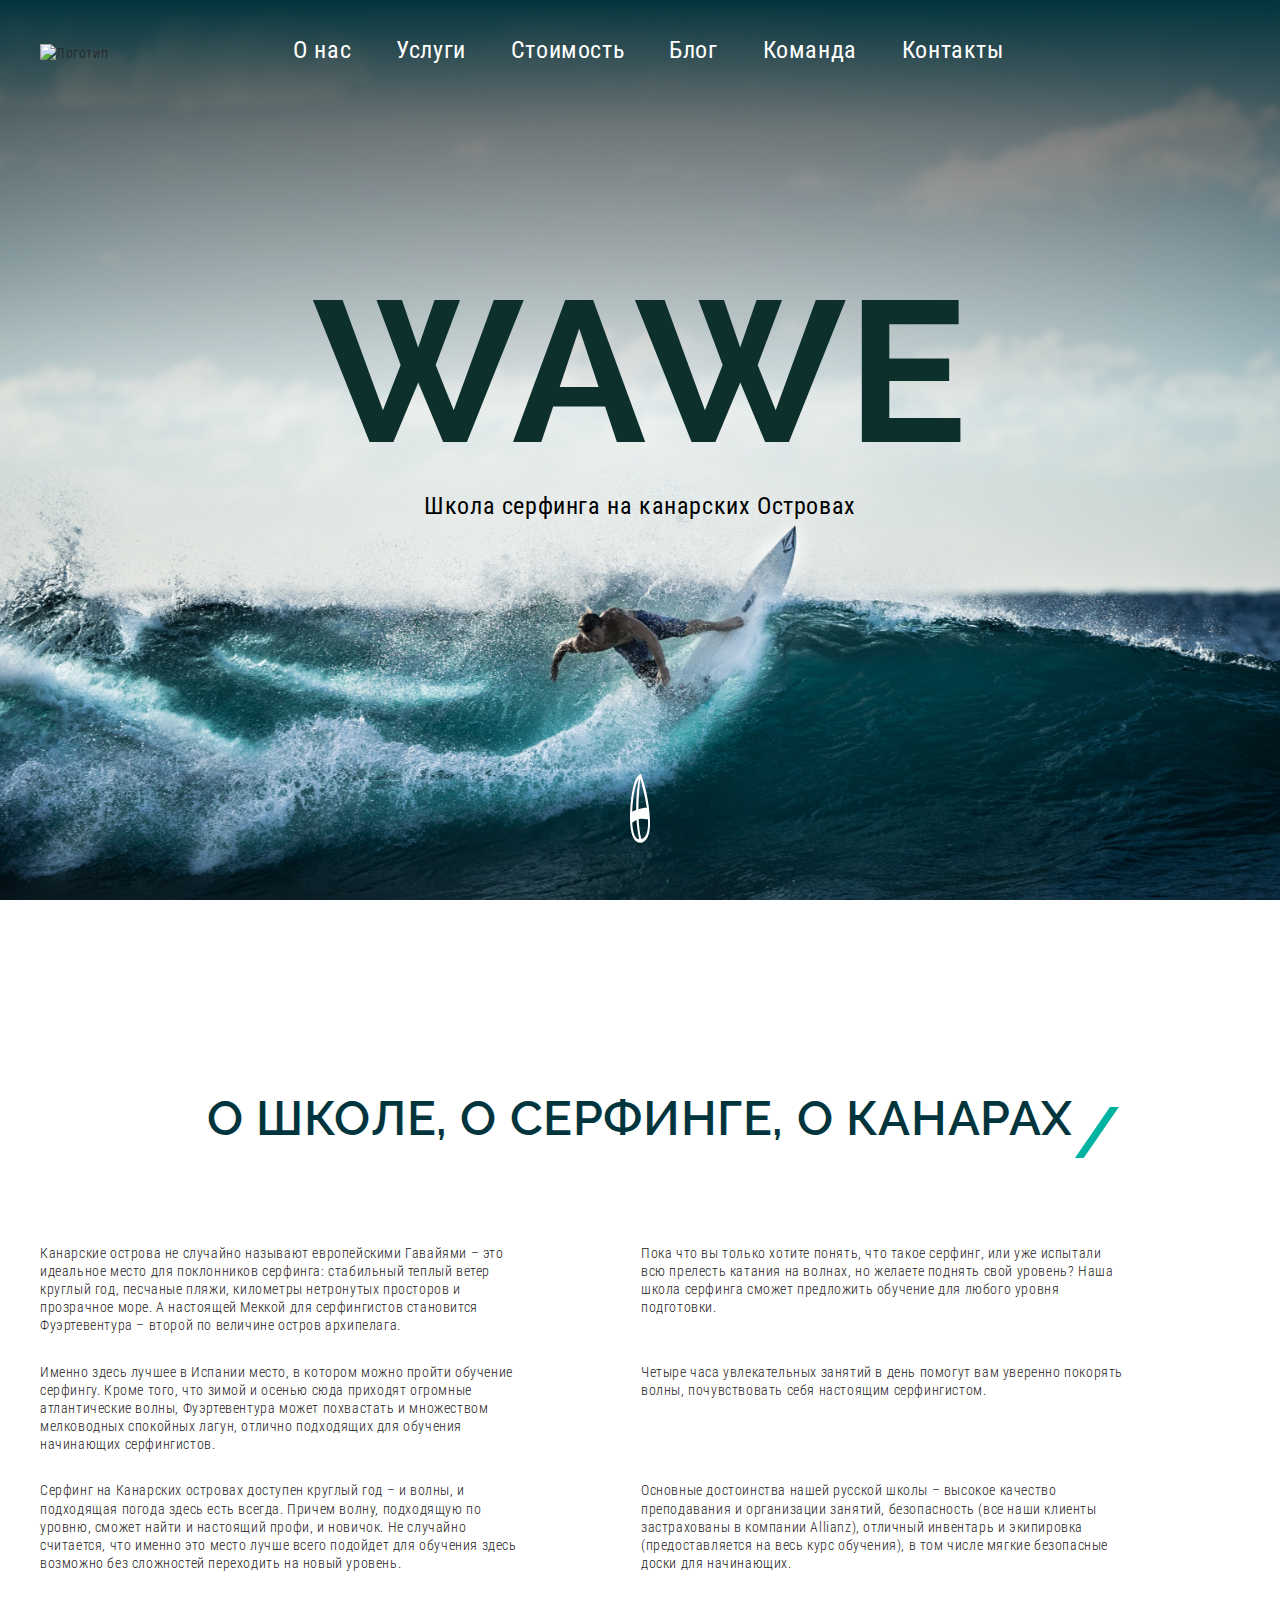
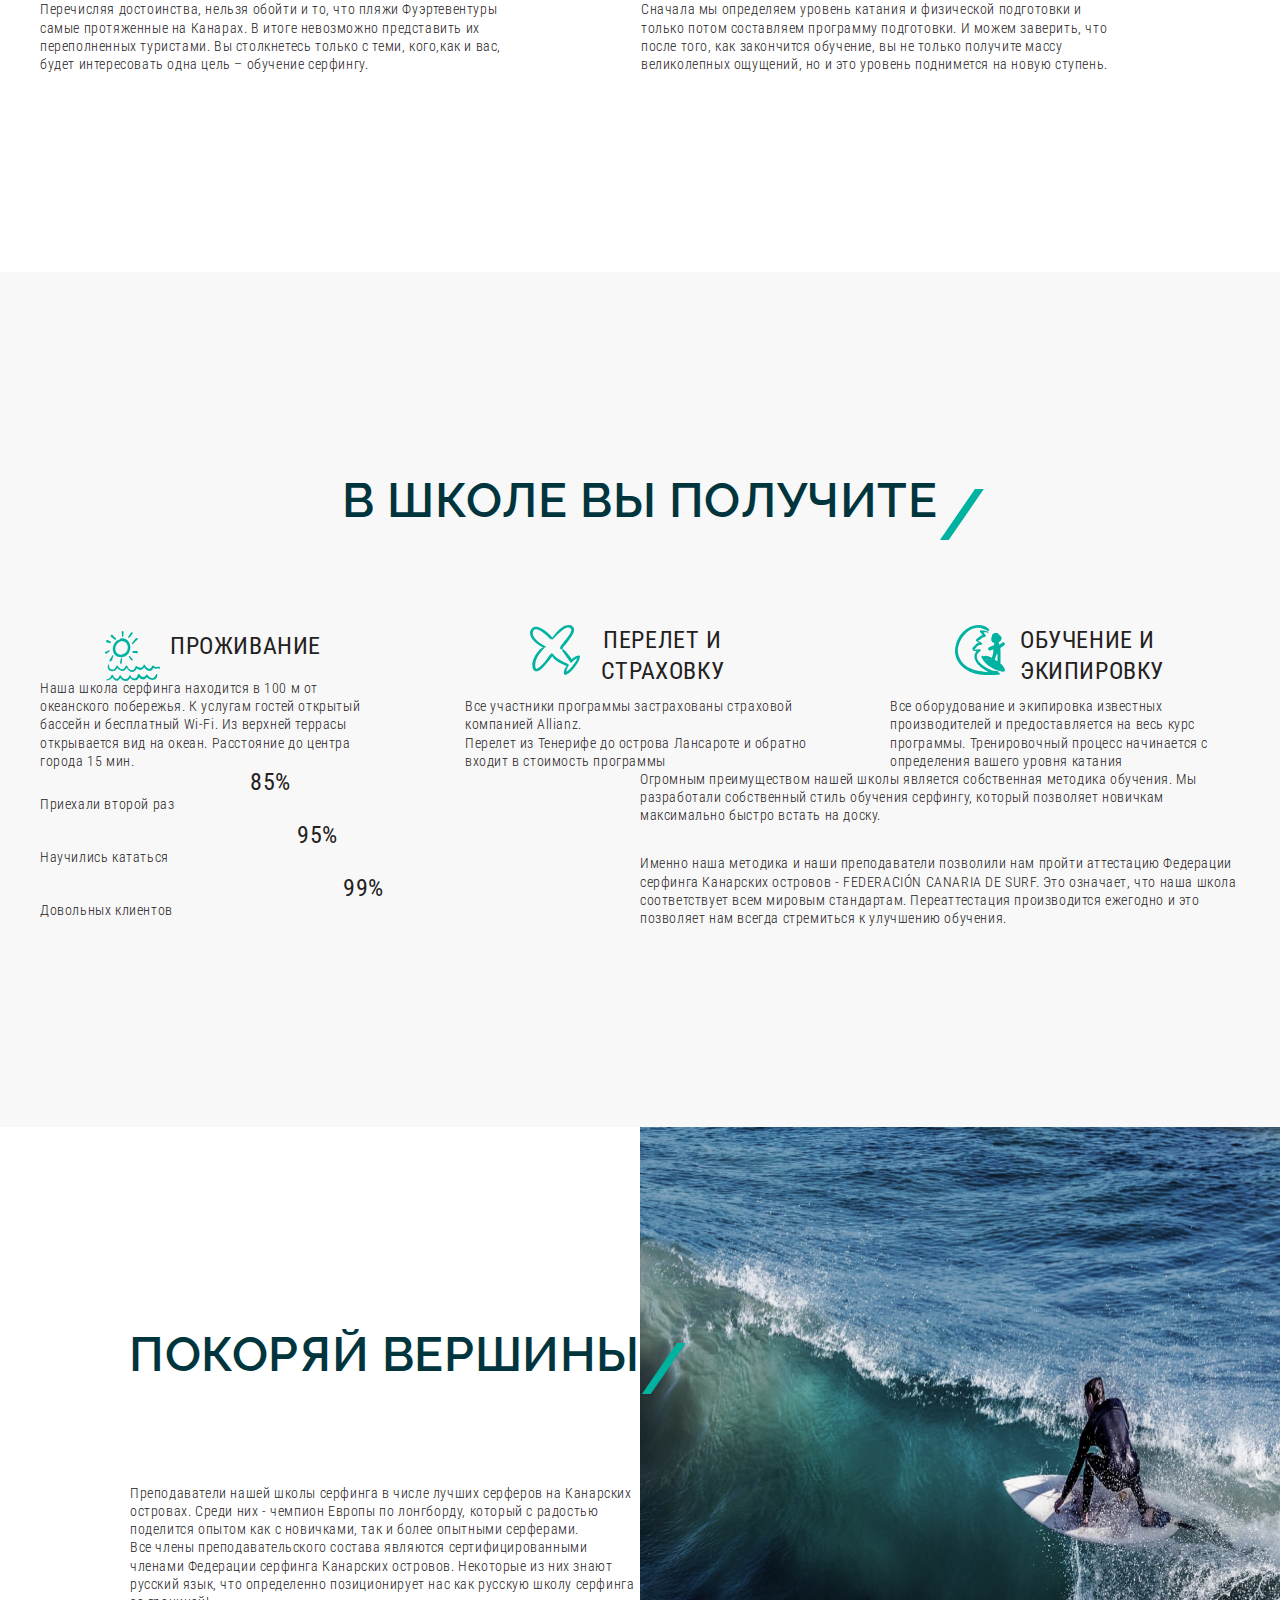
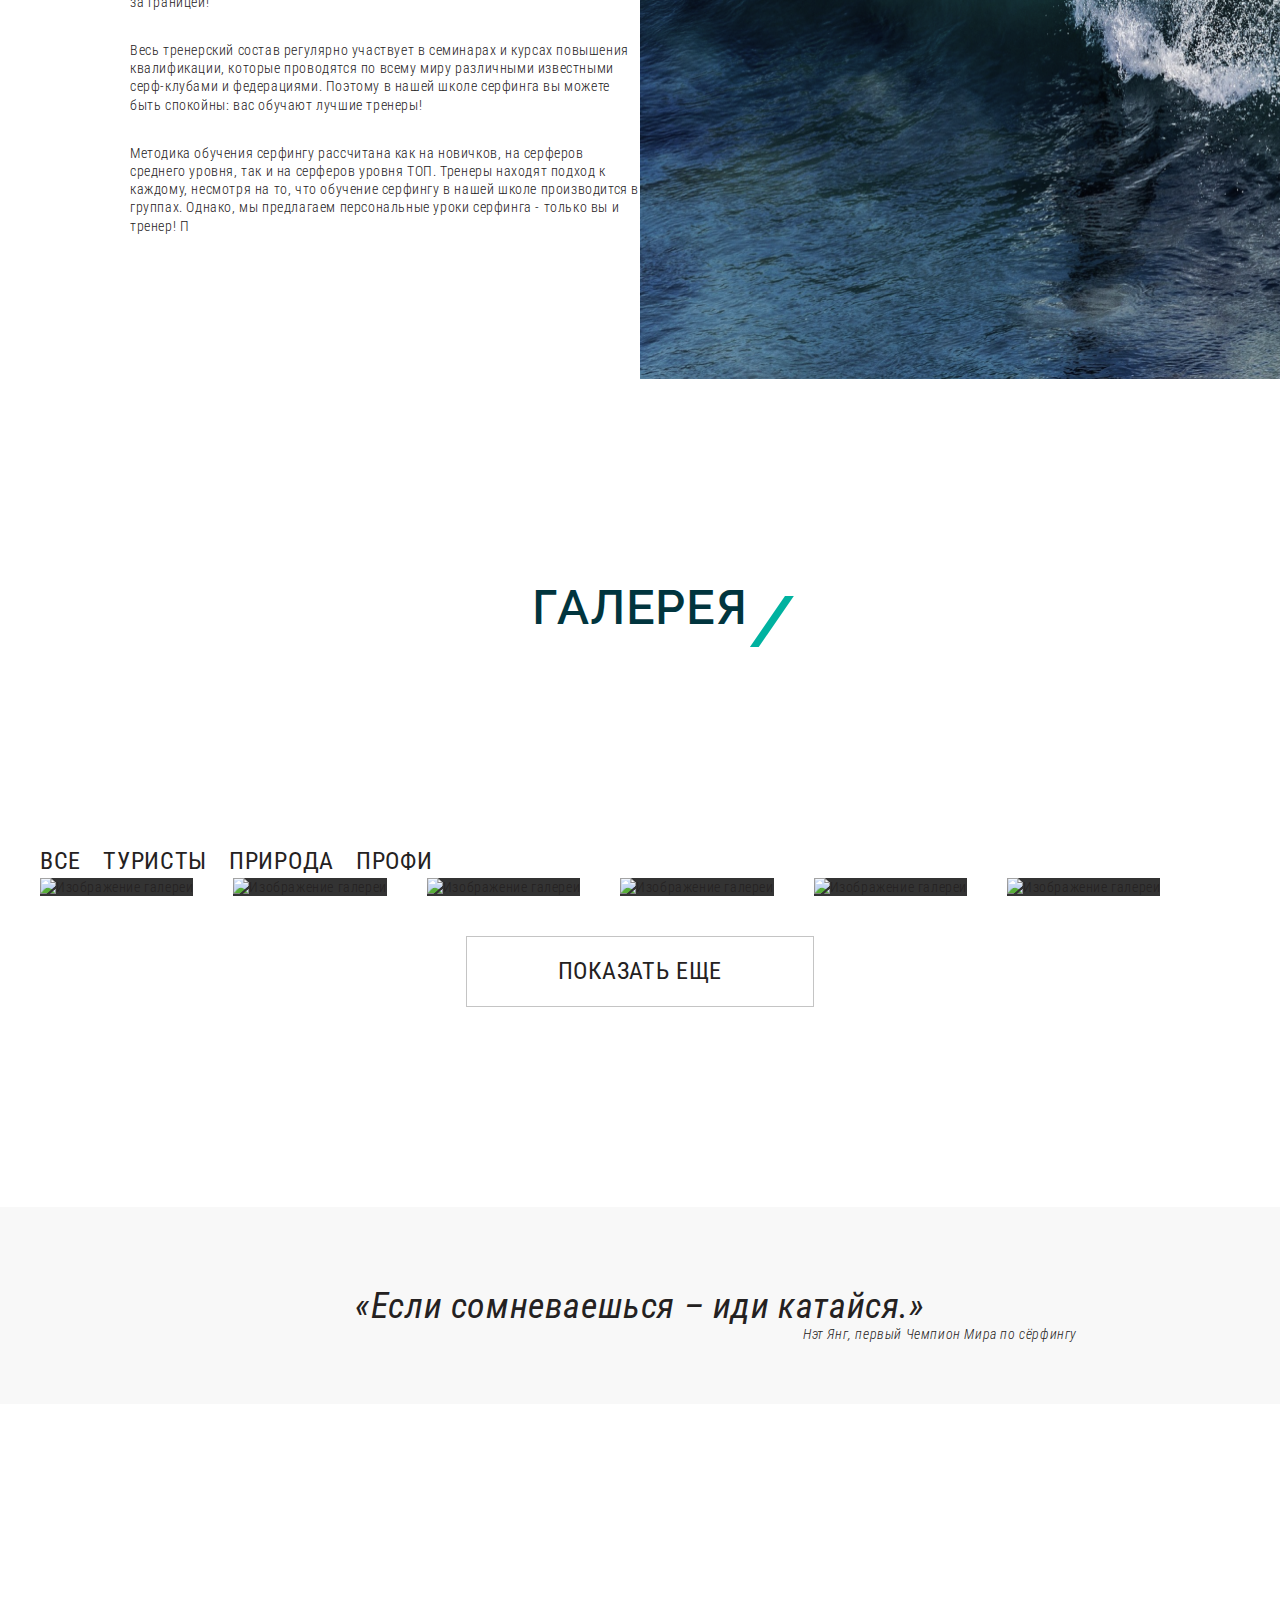
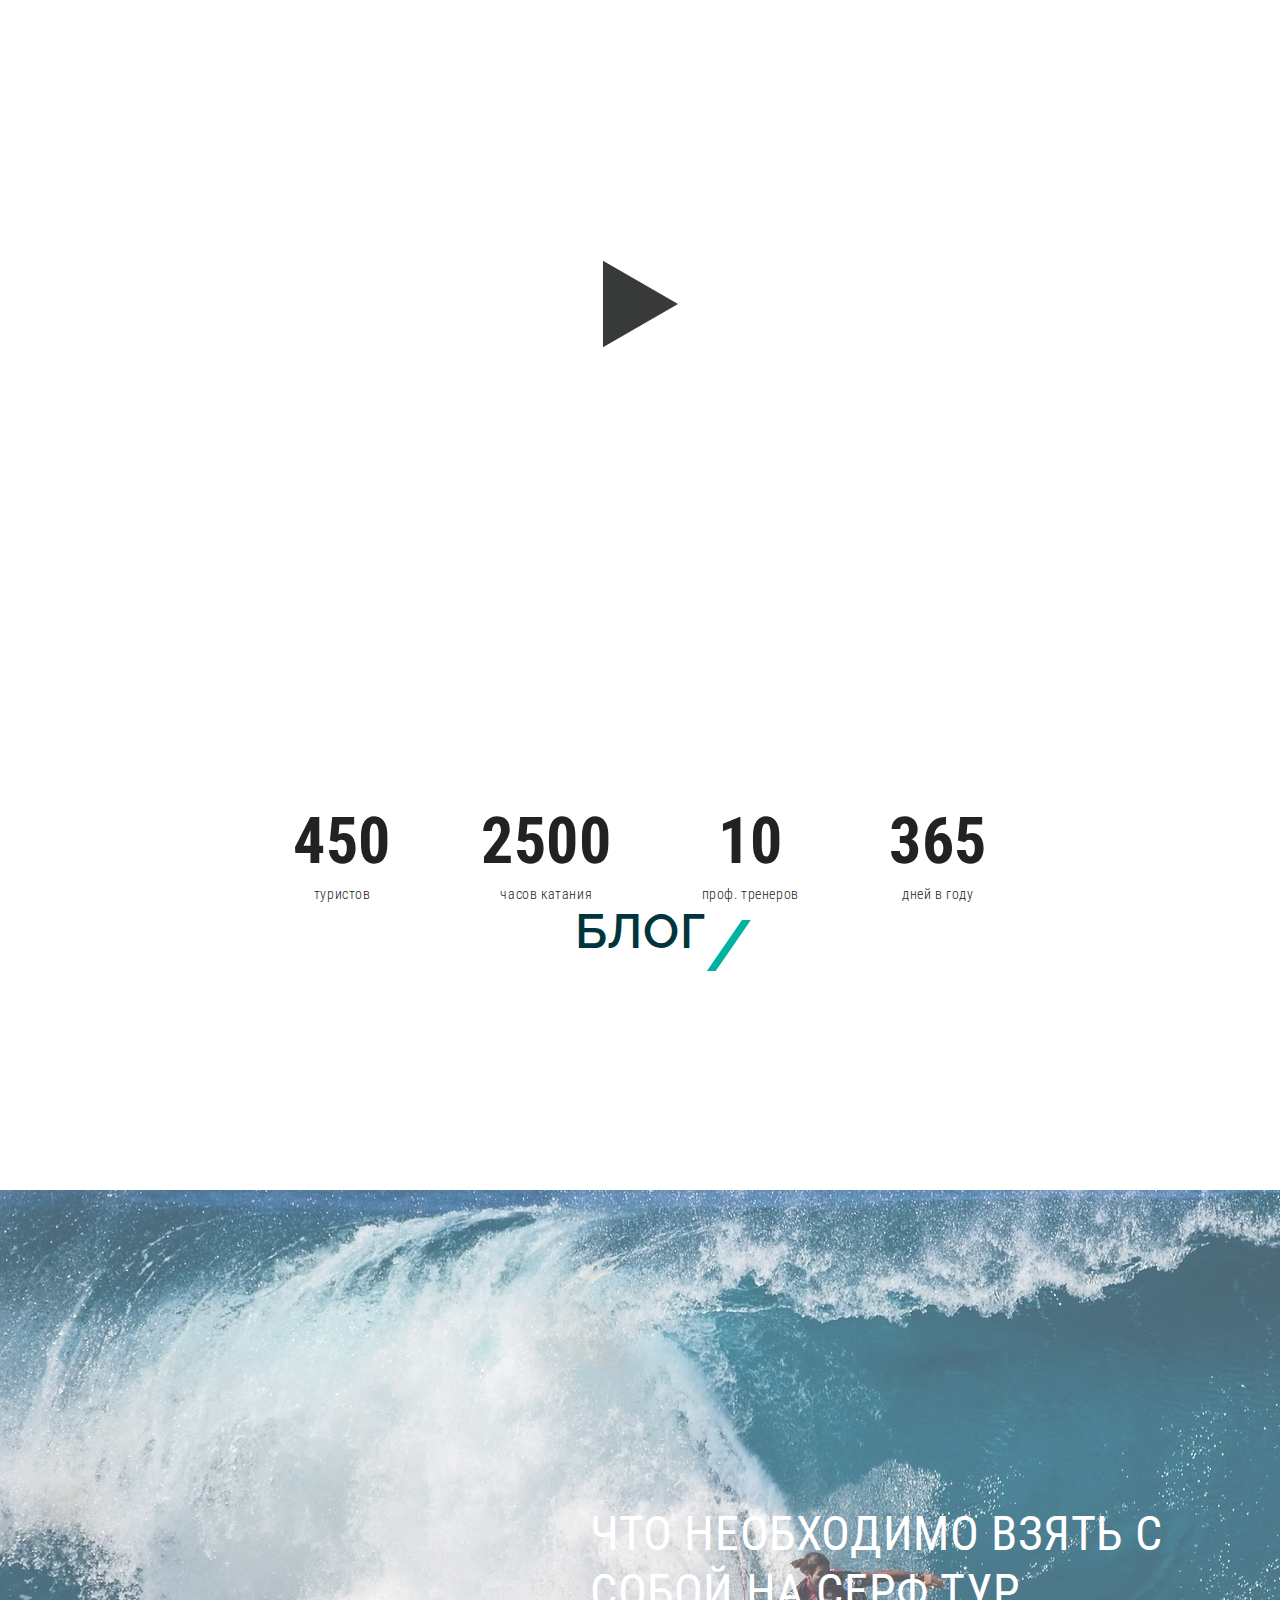
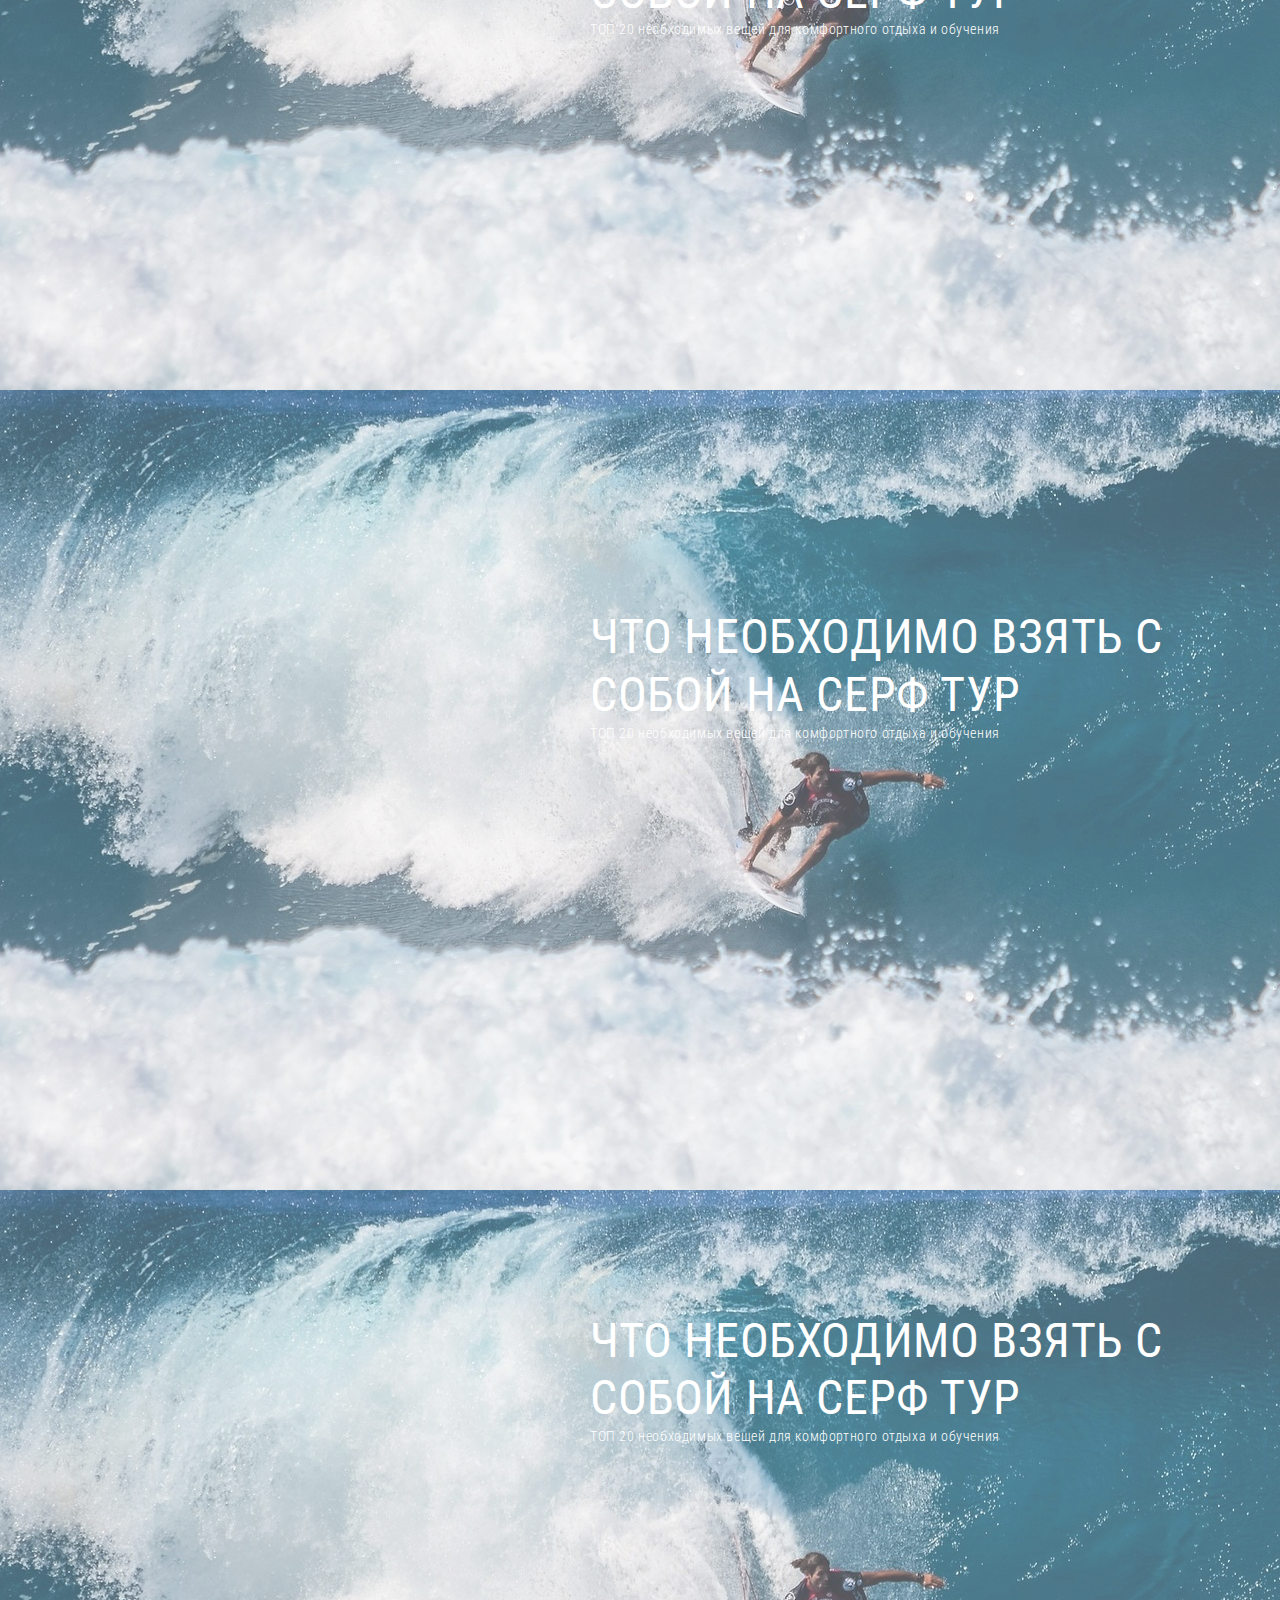
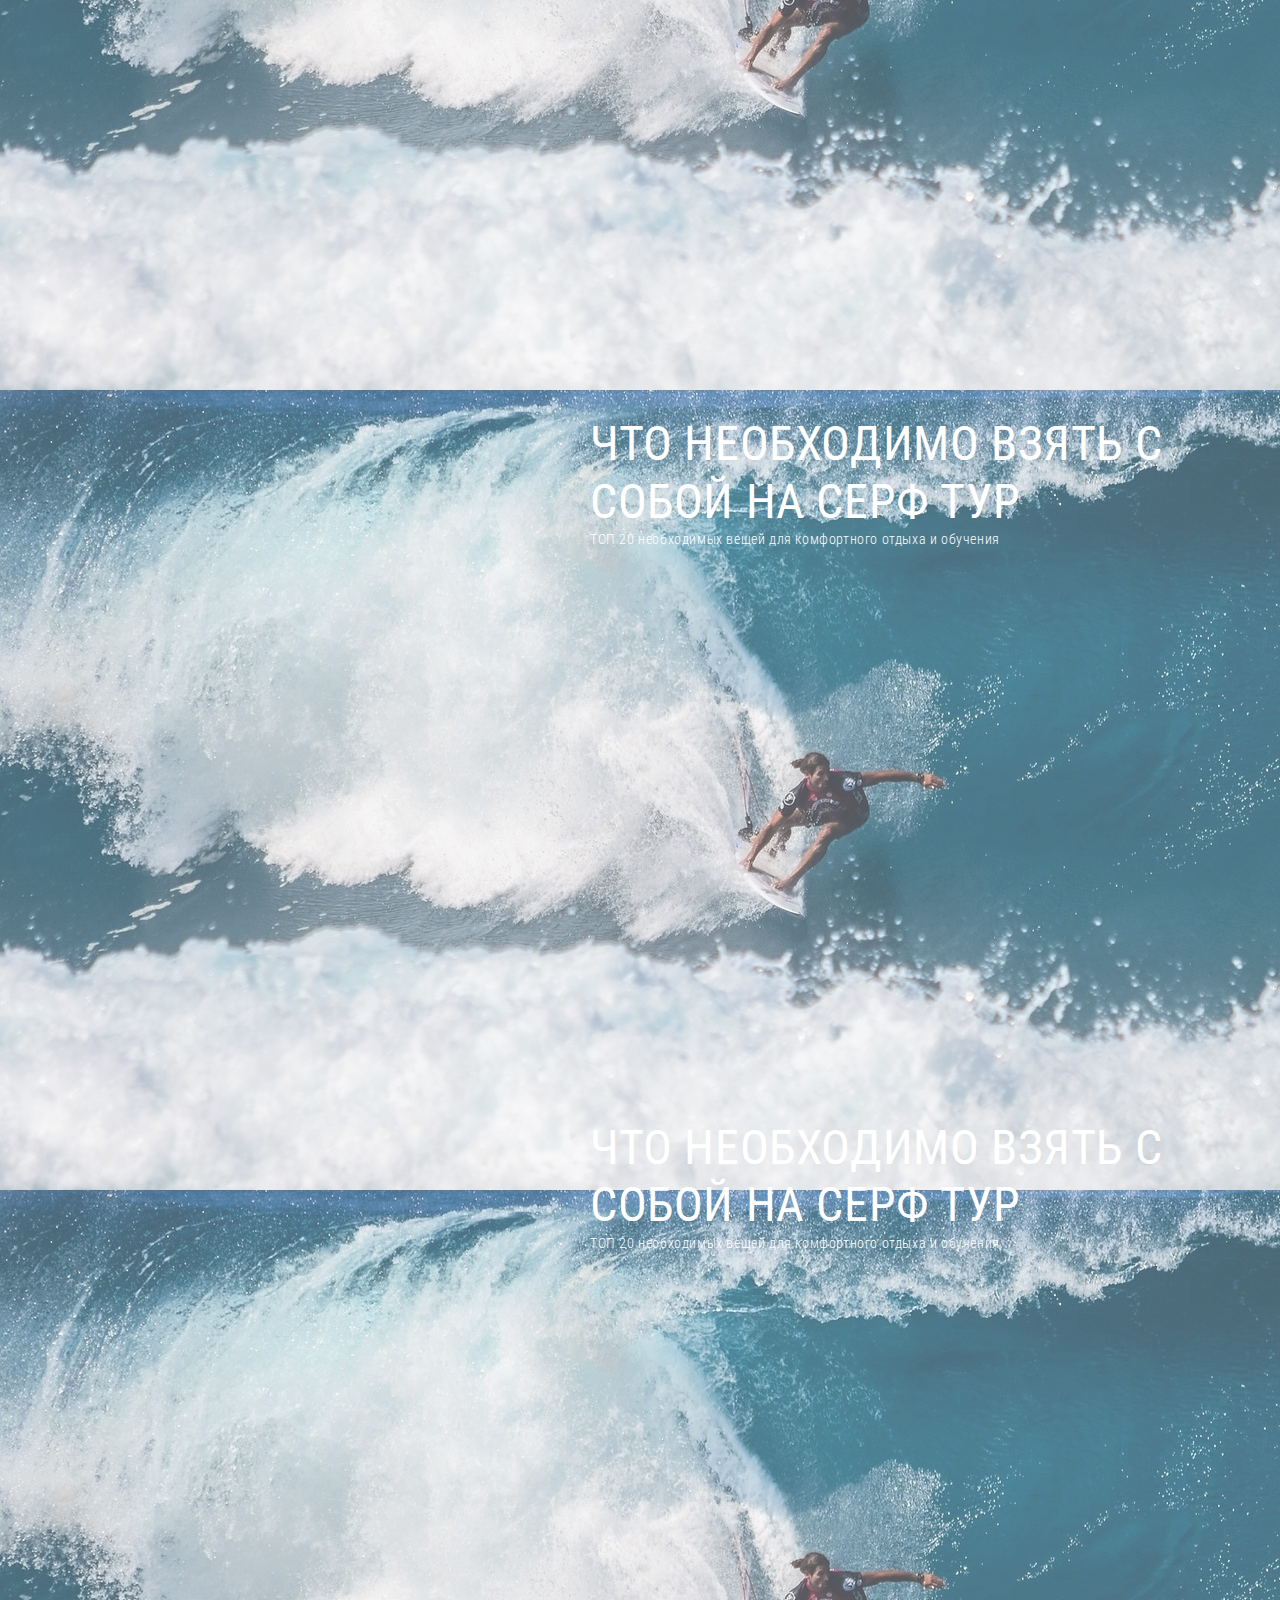
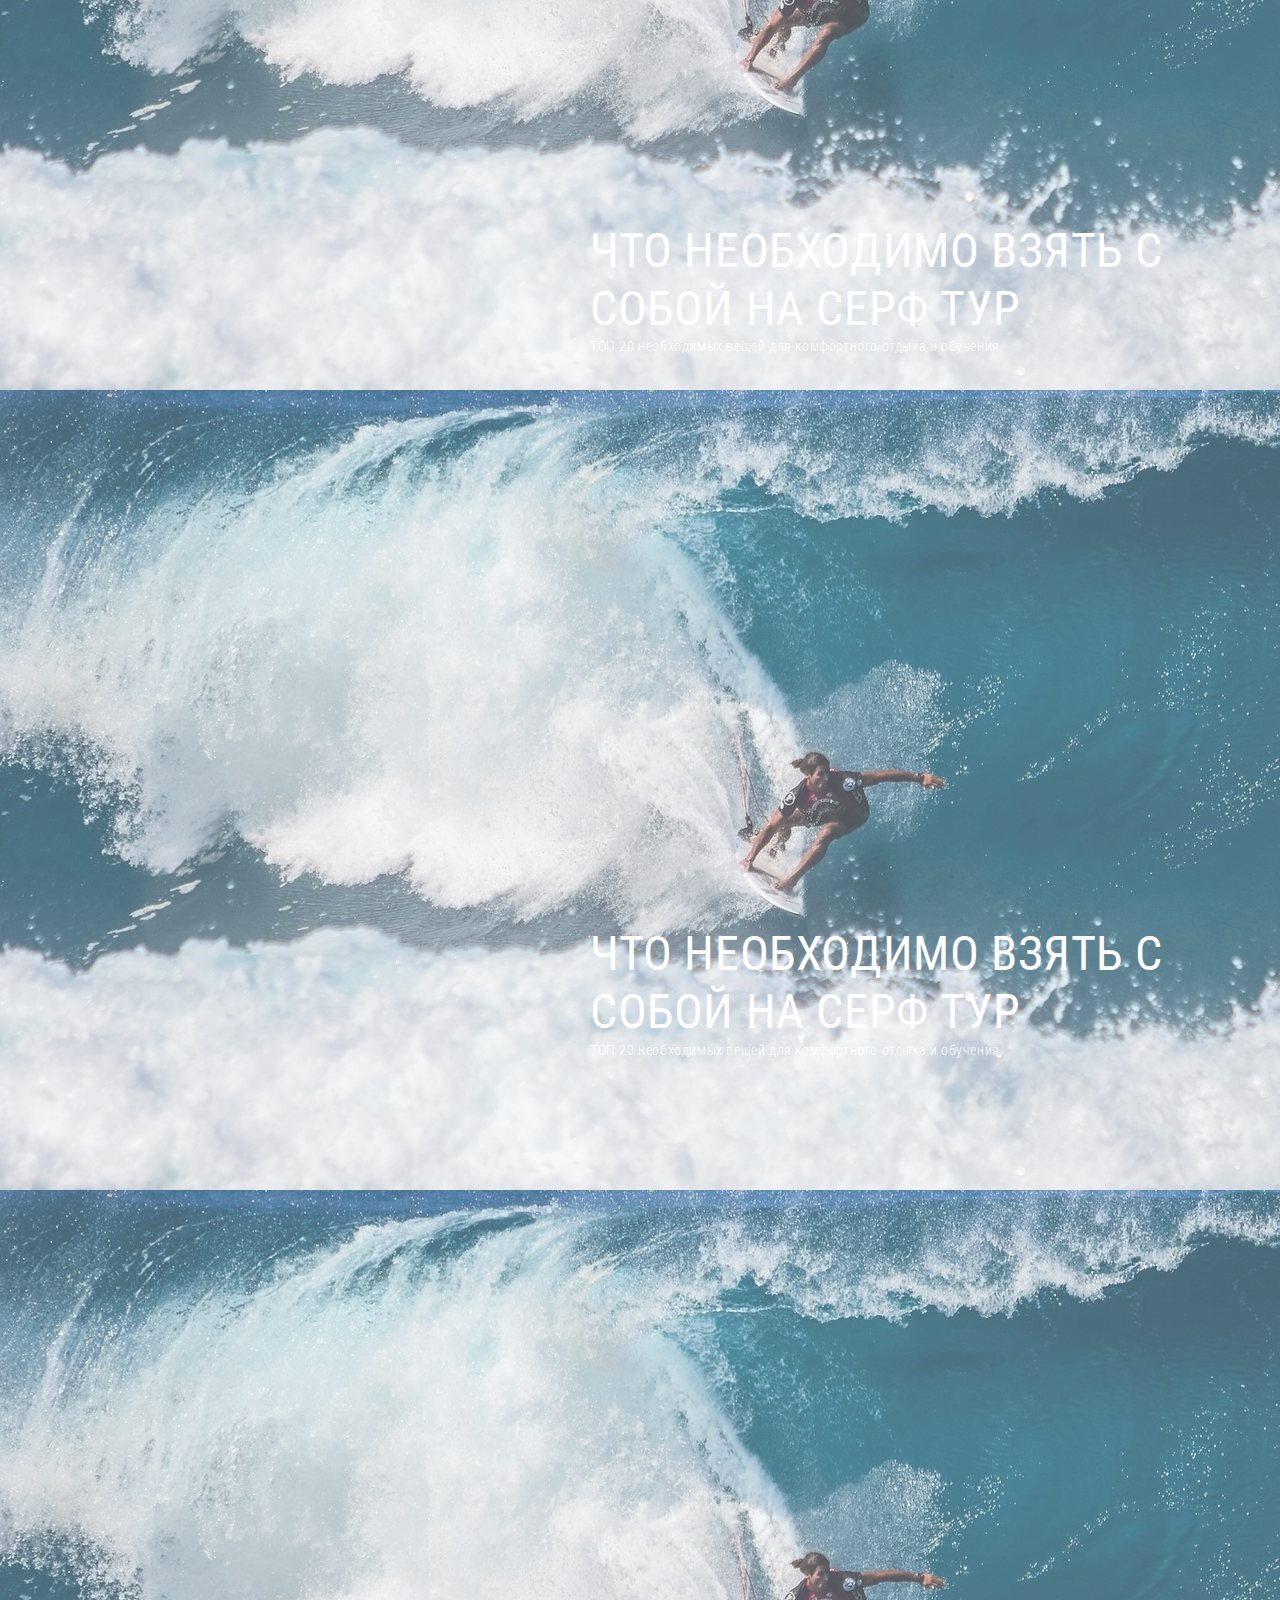
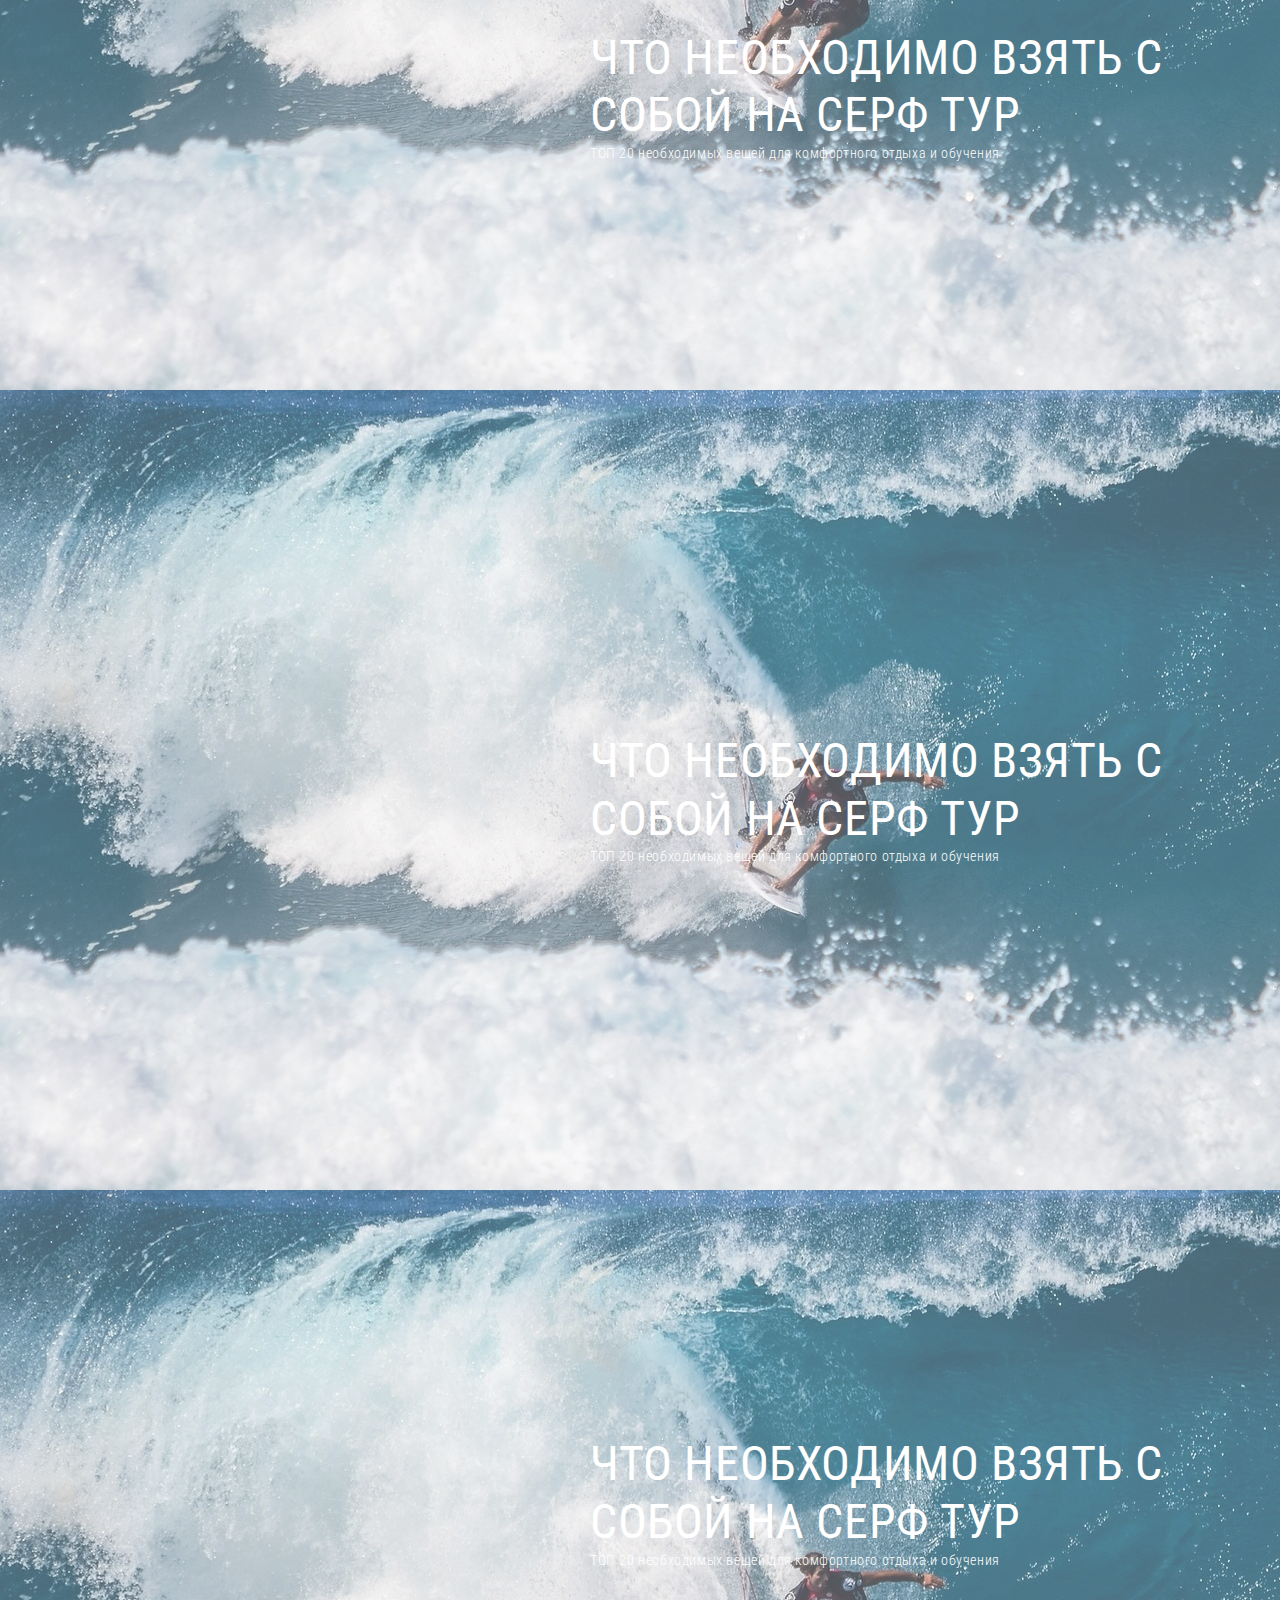
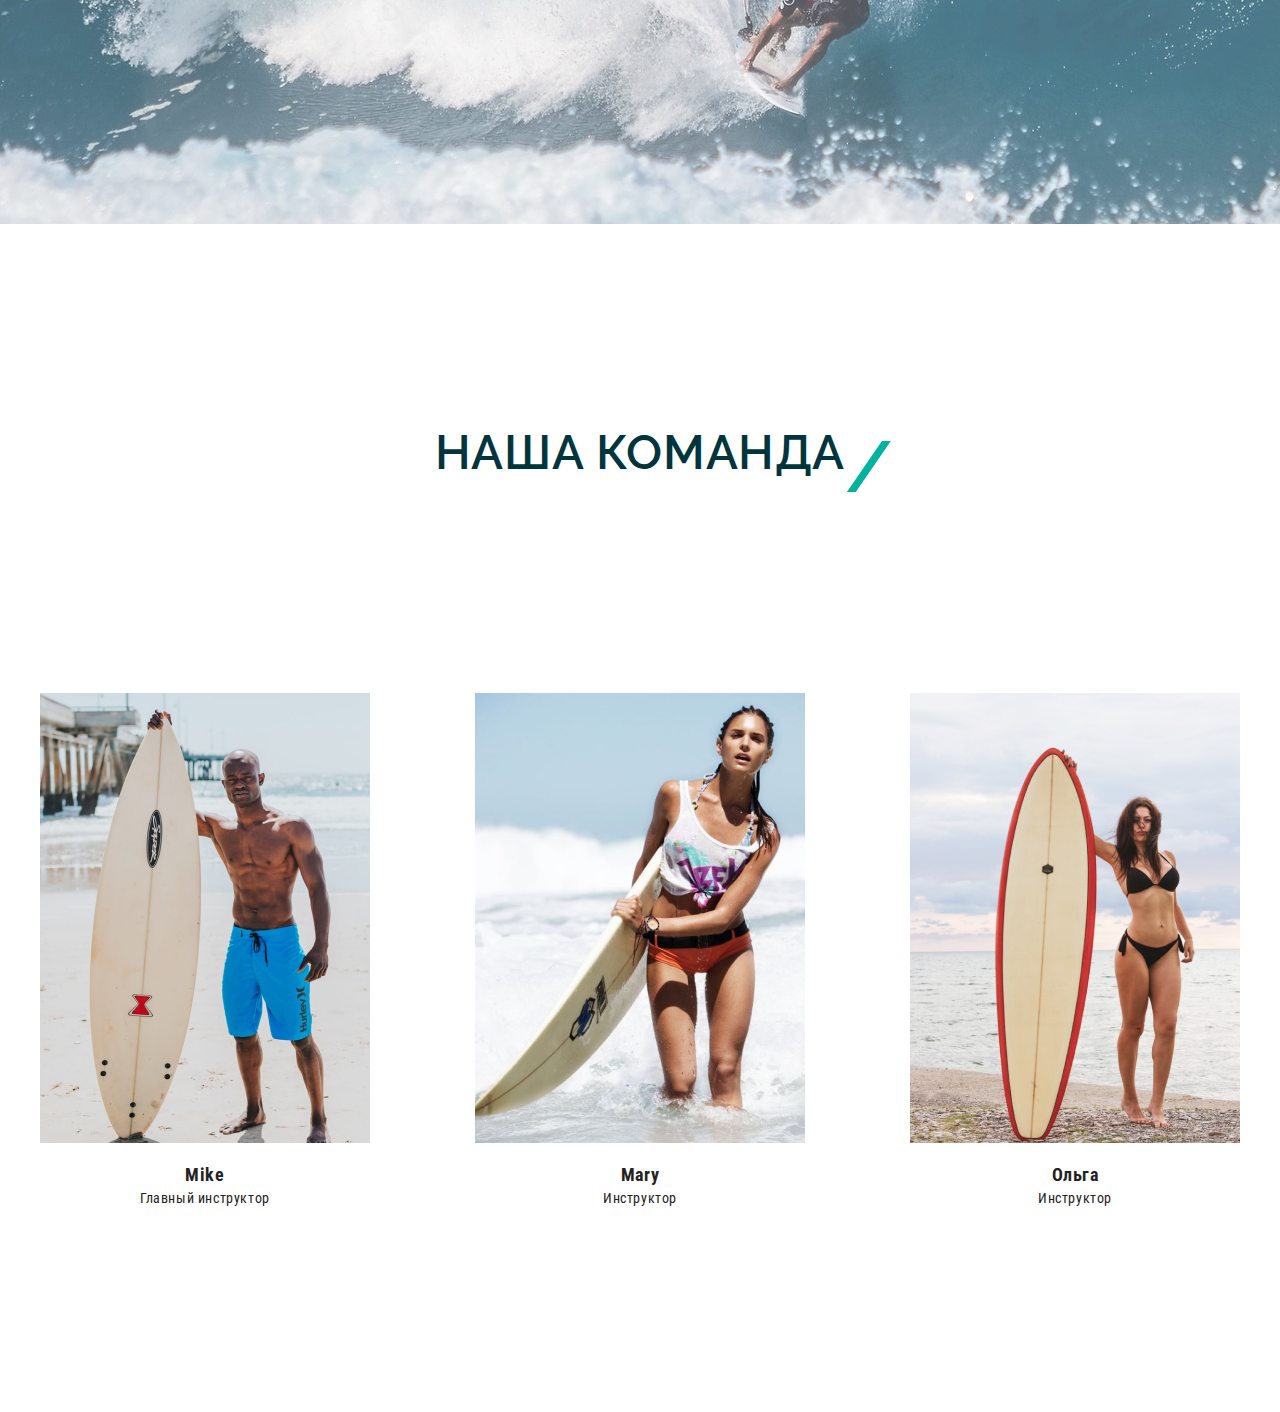
==== commit 219e242c: "[Wawe] раздел "Наша команда"" ====
--- a/week/homework/index.html
+++ b/week/homework/index.html
@@ -22,17 +22,17 @@
     <div class="container">
 
       <div class="header__top">
-        <a class="header__logo logo" href="#">
+        <a class="header__logo logo outline__color--primary" href="#">
           <img src="images/logo.svg" alt="Логотип">
         </a>
         <nav class="menu">
           <ul class="menu__list">
-            <li class="menu__item"><a href="#">О нас</a></li>
-            <li class="menu__item"><a href="#">Услуги</a></li>
-            <li class="menu__item"><a href="#">Стоимость</a></li>
-            <li class="menu__item"><a href="#">Блог</a></li>
-            <li class="menu__item"><a href="#">Команда</a></li>
-            <li class="menu__item"><a href="#">Контакты</a></li>
+            <li class="menu__item"><a class="menu__link outline__color--primary" href="#">О нас</a></li>
+            <li class="menu__item"><a class="menu__link outline__color--primary" href="#">Услуги</a></li>
+            <li class="menu__item"><a class="menu__link outline__color--primary" href="#">Стоимость</a></li>
+            <li class="menu__item"><a class="menu__link outline__color--primary" href="#">Блог</a></li>
+            <li class="menu__item"><a class="menu__link outline__color--primary" href="#">Команда</a></li>
+            <li class="menu__item"><a class="menu__link outline__color--primary" href="#">Контакты</a></li>
           </ul>
         </nav>
       </div>
@@ -236,32 +236,32 @@
 
       <ul class="gallery__images">
         <li class="gallery__item mix category-profi">
-          <a class="gallery__link" href="images/gallery/1.jpg" data-fancybox="images">
+          <a class="gallery__link outline__color--primary" href="images/gallery/1.jpg" data-fancybox="images">
             <img class="gallery__image" src="images/gallery/1.jpg" alt="Изображение галереи">
           </a>
         </li>
         <li class="gallery__item mix category-tourist">
-          <a class="gallery__link" href="images/gallery/2.jpg" data-fancybox="images">
+          <a class="gallery__link outline__color--primary" href="images/gallery/2.jpg" data-fancybox="images">
             <img class="gallery__image" src="images/gallery/2.jpg" alt="Изображение галереи">
           </a>
         </li>
         <li class="gallery__item mix category-profi">
-          <a class="gallery__link" href="images/gallery/3.jpg" data-fancybox="images">
+          <a class="gallery__link outline__color--primary" href="images/gallery/3.jpg" data-fancybox="images">
             <img class="gallery__image" src="images/gallery/3.jpg" alt="Изображение галереи">
           </a>
         </li>
         <li class="gallery__item mix category-tourist">
-          <a class="gallery__link" href="images/gallery/4.jpg" data-fancybox="images">
+          <a class="gallery__link outline__color--primary" href="images/gallery/4.jpg" data-fancybox="images">
             <img class="gallery__image" src="images/gallery/4.jpg" alt="Изображение галереи">
           </a>
         </li>
         <li class="gallery__item mix category-nature">
-          <a class="gallery__link" href="images/gallery/5.jpg" data-fancybox="images">
+          <a class="gallery__link outline__color--primary" href="images/gallery/5.jpg" data-fancybox="images">
             <img class="gallery__image" src="images/gallery/5.jpg" alt="Изображение галереи">
           </a>
         </li>
         <li class="gallery__item mix category-tourist">
-          <a class="gallery__link" href="images/gallery/6.jpg" data-fancybox="images">
+          <a class="gallery__link outline__color--primary" href="images/gallery/6.jpg" data-fancybox="images">
             <img class="gallery__image" src="images/gallery/6.jpg" alt="Изображение галереи">
           </a>
         </li>
@@ -278,7 +278,7 @@
     </blockquote>
 
     <div class="container">
-      <a class="video__link" style="background-image: url('images/video-bg.jpg');" data-fancybox
+      <a class="video__link outline__color--primary" style="background-image: url('images/video-bg.jpg');" data-fancybox
         href="https://www.youtube.com/watch?v=LFDaKUHgK7E">
         <span class="sr-only">Иконка запуска на просмотр видеоролика о серфинге</span>
         <svg class="play-icon" width="75" height="88" viewBox="0 0 75 88" fill="#373A39"
@@ -311,100 +311,121 @@
   <section class="blog">
     <h2 class="title blog__title">Блог</h2>
 
-    <!-- сделать списком -->
+    <!-- стоило ли делать списком? -->
     <ul class="blog__slider" style="background-image: url('images/slider-bg.jpg')">
       <li class="slider__item">
-        <a href="#">
-          <h2 class="slider__heading">Что необходимо взять с собой на серф тур</h2>
-        </a>
-        <p class="slider__description">
-          ТОП 20 необходимых вещей для комфортного отдыха и обучения
-        </p>
-      </li>
-
-      <li class="slider__item">
-        <a href="#">
-          <h2 class="slider__heading">Что необходимо взять с собой на серф тур</h2>
-        </a>
-        <p class="slider__description">
-          ТОП 20 необходимых вещей для комфортного отдыха и обучения
-        </p>
-      </li>
-
-      <li class="slider__item">
-        <a href="#">
-          <h2 class="slider__heading">Что необходимо взять с собой на серф тур</h2>
-        </a>
-        <p class="slider__description">
-          ТОП 20 необходимых вещей для комфортного отдыха и обучения
-        </p>
-      </li>
-
-      <li class="slider__item">
-        <a href="#">
-          <h2 class="slider__heading">Что необходимо взять с собой на серф тур</h2>
-        </a>
-        <p class="slider__description">
-          ТОП 20 необходимых вещей для комфортного отдыха и обучения
-        </p>
-      </li>
-
-      <li class="slider__item">
-        <a href="#">
-          <h2 class="slider__heading">Что необходимо взять с собой на серф тур</h2>
-        </a>
-        <p class="slider__description">
-          ТОП 20 необходимых вещей для комфортного отдыха и обучения
-        </p>
-      </li>
-
-      <li class="slider__item">
-        <a href="#">
-          <h2 class="slider__heading">Что необходимо взять с собой на серф тур</h2>
-        </a>
-        <p class="slider__description">
-          ТОП 20 необходимых вещей для комфортного отдыха и обучения
-        </p>
-      </li>
-
-      <li class="slider__item">
-        <a href="#">
-          <h2 class="slider__heading">Что необходимо взять с собой на серф тур</h2>
-        </a>
-        <p class="slider__description">
-          ТОП 20 необходимых вещей для комфортного отдыха и обучения
-        </p>
-      </li>
-
-      <li class="slider__item">
-        <a href="#">
-          <h2 class="slider__heading">Что необходимо взять с собой на серф тур</h2>
-        </a>
-        <p class="slider__description">
-          ТОП 20 необходимых вещей для комфортного отдыха и обучения
-        </p>
-      </li>
-
-      <li class="slider__item">
-        <a href="#">
-          <h2 class="slider__heading">Что необходимо взять с собой на серф тур</h2>
-        </a>
-        <p class="slider__description">
-          ТОП 20 необходимых вещей для комфортного отдыха и обучения
-        </p>
-      </li>
-
-      <li class="slider__item">
-        <a href="#">
-          <h2 class="slider__heading">Что необходимо взять с собой на серф тур</h2>
-        </a>
-        <p class="slider__description">
-          ТОП 20 необходимых вещей для комфортного отдыха и обучения
-        </p>
-      </li>
-
-    </г>
-
+        <a class="slider__link outline__color--primary" href="#">
+          <h2 class="slider__heading">Что необходимо взять с собой на серф тур</h2>
+        </a>
+        <p class="slider__description">
+          ТОП 20 необходимых вещей для комфортного отдыха и обучения
+        </p>
+      </li>
+
+      <li class="slider__item">
+        <a class="slider__link outline__color--primary" href="#">
+          <h2 class="slider__heading">Что необходимо взять с собой на серф тур</h2>
+        </a>
+        <p class="slider__description">
+          ТОП 20 необходимых вещей для комфортного отдыха и обучения
+        </p>
+      </li>
+
+      <li class="slider__item">
+        <a class="slider__link outline__color--primary" href="#">
+          <h2 class="slider__heading">Что необходимо взять с собой на серф тур</h2>
+        </a>
+        <p class="slider__description">
+          ТОП 20 необходимых вещей для комфортного отдыха и обучения
+        </p>
+      </li>
+
+      <li class="slider__item">
+        <a class="slider__link outline__color--primary" href="#">
+          <h2 class="slider__heading">Что необходимо взять с собой на серф тур</h2>
+        </a>
+        <p class="slider__description">
+          ТОП 20 необходимых вещей для комфортного отдыха и обучения
+        </p>
+      </li>
+
+      <li class="slider__item">
+        <a class="slider__link outline__color--primary" href="#">
+          <h2 class="slider__heading">Что необходимо взять с собой на серф тур</h2>
+        </a>
+        <p class="slider__description">
+          ТОП 20 необходимых вещей для комфортного отдыха и обучения
+        </p>
+      </li>
+
+      <li class="slider__item">
+        <a class="slider__link outline__color--primary" href="#">
+          <h2 class="slider__heading">Что необходимо взять с собой на серф тур</h2>
+        </a>
+        <p class="slider__description">
+          ТОП 20 необходимых вещей для комфортного отдыха и обучения
+        </p>
+      </li>
+
+      <li class="slider__item">
+        <a class="slider__link outline__color--primary" href="#">
+          <h2 class="slider__heading">Что необходимо взять с собой на серф тур</h2>
+        </a>
+        <p class="slider__description">
+          ТОП 20 необходимых вещей для комфортного отдыха и обучения
+        </p>
+      </li>
+
+      <li class="slider__item">
+        <a class="slider__link outline__color--primary" href="#">
+          <h2 class="slider__heading">Что необходимо взять с собой на серф тур</h2>
+        </a>
+        <p class="slider__description">
+          ТОП 20 необходимых вещей для комфортного отдыха и обучения
+        </p>
+      </li>
+
+      <li class="slider__item">
+        <a class="slider__link outline__color--primary" href="#">
+          <h2 class="slider__heading">Что необходимо взять с собой на серф тур</h2>
+        </a>
+        <p class="slider__description">
+          ТОП 20 необходимых вещей для комфортного отдыха и обучения
+        </p>
+      </li>
+
+      <li class="slider__item">
+        <a class="slider__link outline__color--primary" href="#">
+          <h2 class="slider__heading">Что необходимо взять с собой на серф тур</h2>
+        </a>
+        <p class="slider__description">
+          ТОП 20 необходимых вещей для комфортного отдыха и обучения
+        </p>
+      </li>
+    </ul>
+  </section>
+
+  <section class="team">
+    <div class="container">
+      <h2 class="title team__title">Наша команда</h2>
+      <ul class="team__images">
+        <li class="team__item">
+          <img class="team__image" src="images/team/1.jpg" alt="Фотография Майка">
+          <h3 class="team__name">Mike</h3>
+          <p class="team__position">Главный инструктор</p>
+        </li>
+        <li class="team__item">
+          <img class="team__image" src="images/team/2.jpg" alt="Фотография Мэри">
+          <h3 class="team__name">Mary</h3>
+          <p class="team__position">Инструктор</p>
+        </li>
+        <li class="team__item">
+          <img class="team__image" src="images/team/3.jpg" alt="Фотография Ольги">
+          <h3 class="team__name">Ольга</h3>
+          <p class="team__position">Инструктор</p>
+        </li>
+      </ul>
+    </div>
   </section>
 
   <script src="https://ajax.googleapis.com/ajax/libs/jquery/3.5.1/jquery.min.js"></script>
--- a/week/homework/css/style.css
+++ b/week/homework/css/style.css
@@ -31,6 +31,15 @@
   max-width: 1230px;
   margin: 0 auto;
   padding: 0 15px;
+}
+
+.outline__color--primary {
+  outline-color: #00B2A0;
+}
+
+/* to bottom logo */
+.outline__color--secondary {
+  outline-color: #fff;
 }
 
 .title {
@@ -85,6 +94,7 @@
   font-weight: 400;
   font-size: 24px;
   padding-bottom: 5px;
+  
 }
 
 .menu__item:not(:first-child) {
@@ -501,6 +511,15 @@
 /* стилизовать outline */
 
 /* ====== BLOG ======*/
+
+.blog {
+  margin-bottom: 200px;
+}
+
+.blog__slider {
+  background-color: rgba(24, 21, 21, 0.3);
+}
+
 .blog__title {
   margin-bottom: 230px;
 }
@@ -508,6 +527,7 @@
 .blog__slider {
   text-align: center;
   cursor: pointer;
+  opacity: 0.7;
 }
 
 .slider__item {
@@ -556,10 +576,44 @@
 
 .slick-dots .slick-active button {
   background-color: #00B2A0;
+  outline-color: #fff;
 }
 /* ====== END BLOG ======*/
 
 
+/* ====== TEAM ======*/
+.team {
+  padding-bottom: 204px;
+}
+
+.team__title {
+  margin-bottom: 212px;
+}
+
+.team__images {
+  display: flex;
+  justify-content: space-between;
+}
+
+.team__item {
+  text-align: center;
+}
+
+.team__image {
+  margin-bottom: 23px;
+}
+
+.team__name {
+  font-size: 18px;
+  line-height: 1;
+  margin-bottom: 5px;
+}
+
+.team__position {
+  font-weight: 400;
+  line-height: 1.3;
+}
+/* ====== END TEAM ======*/
 
 
 
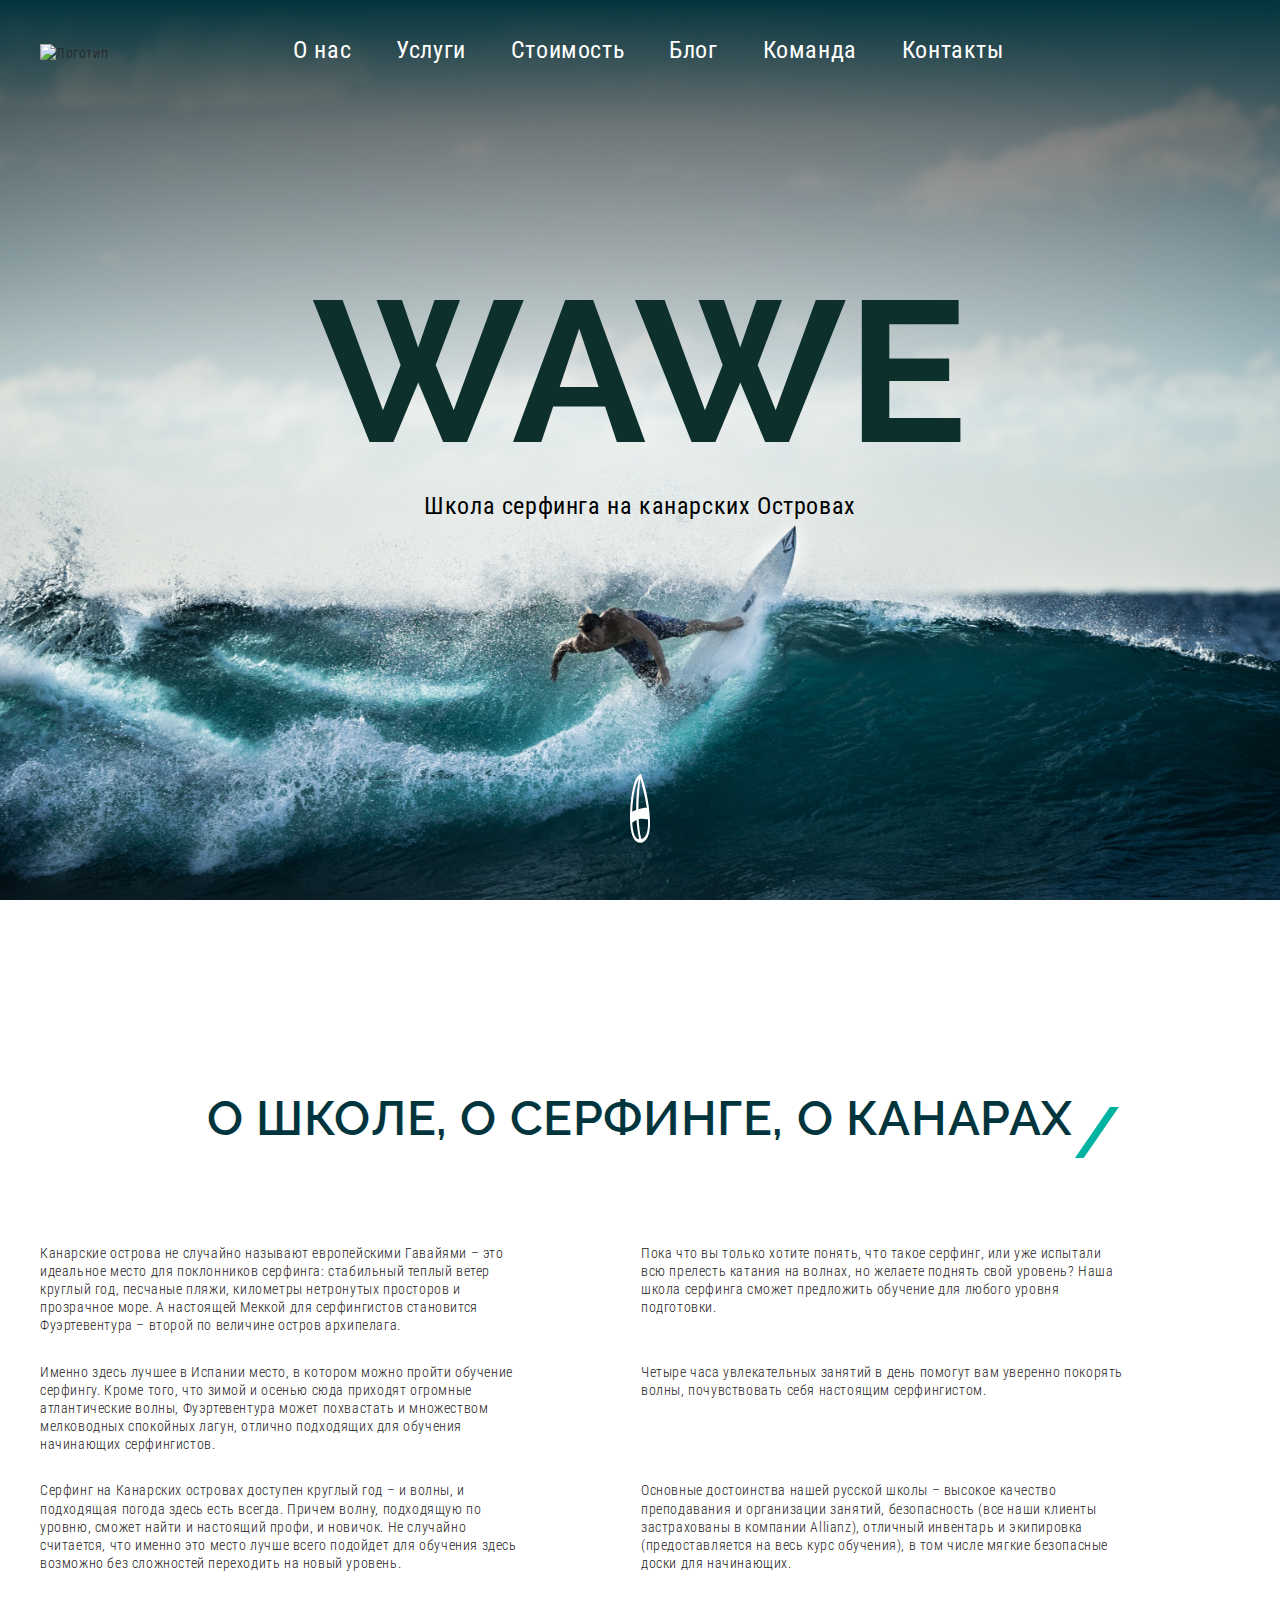
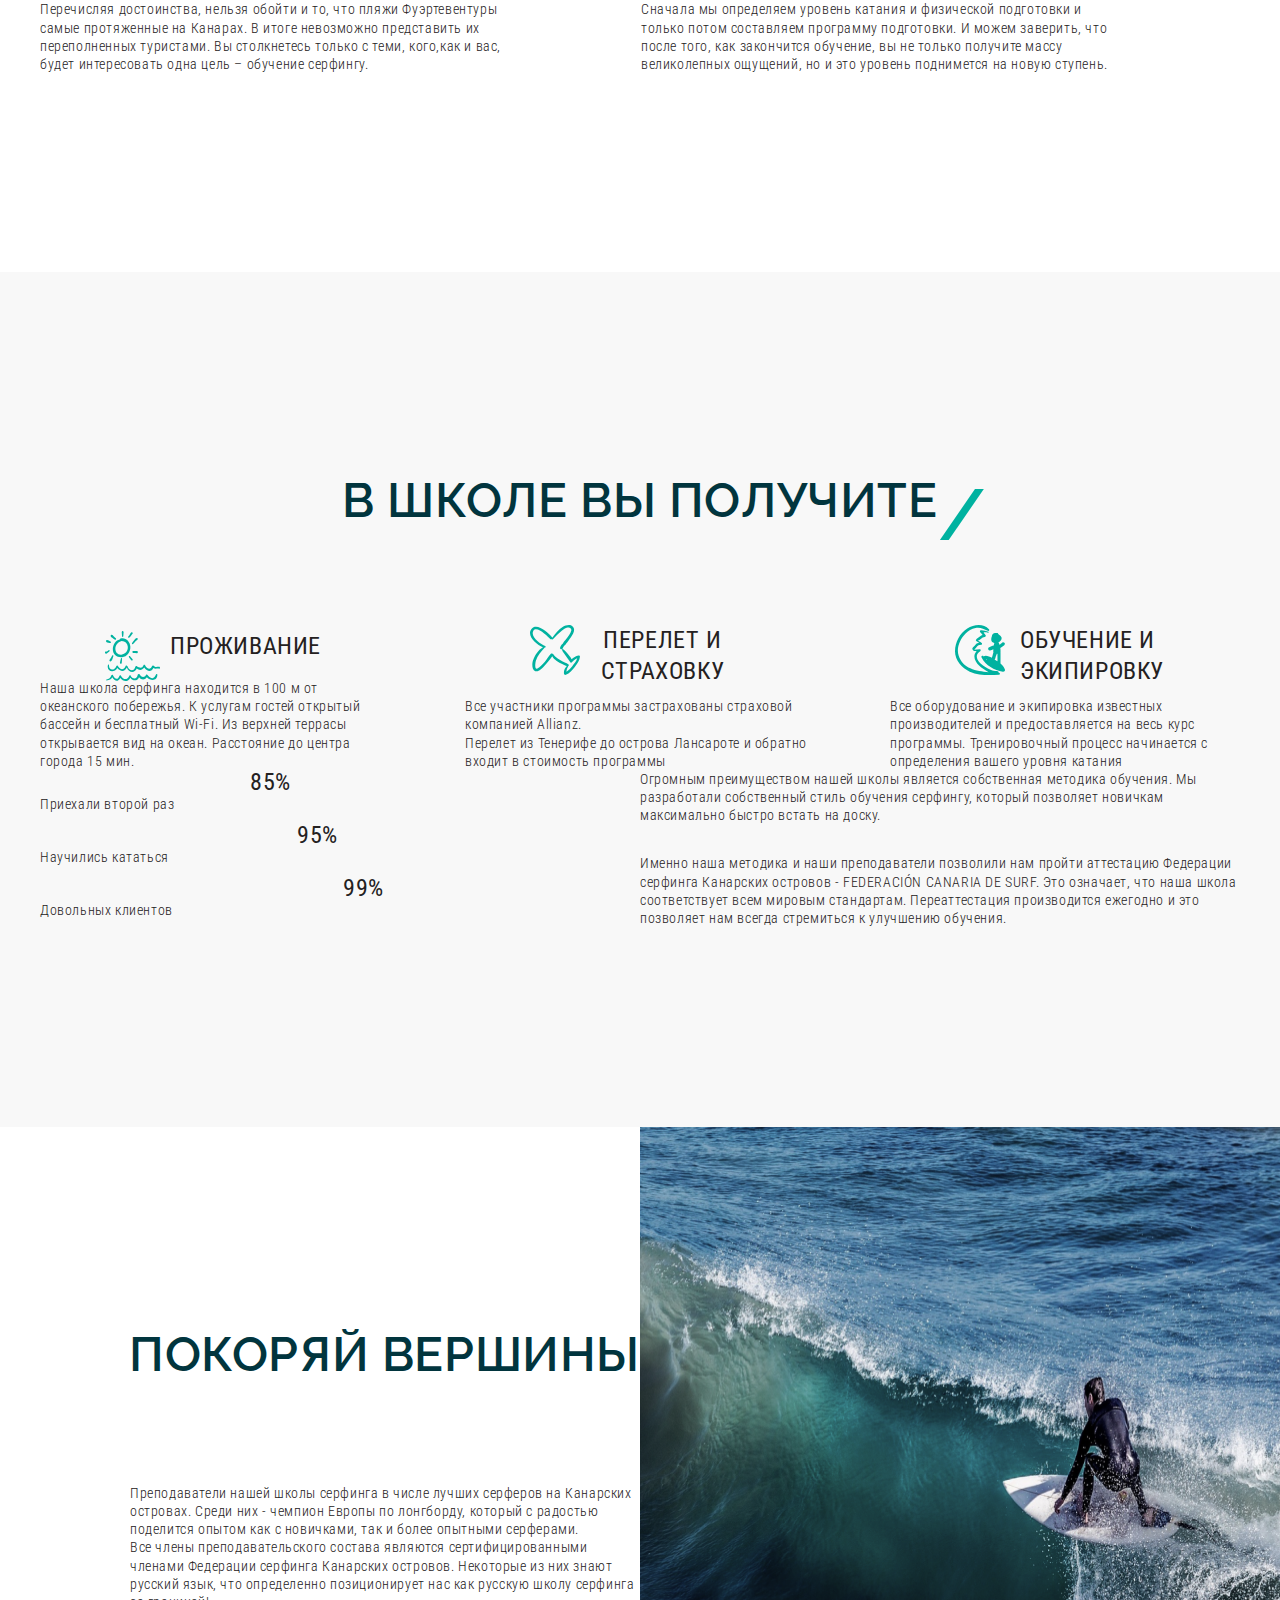
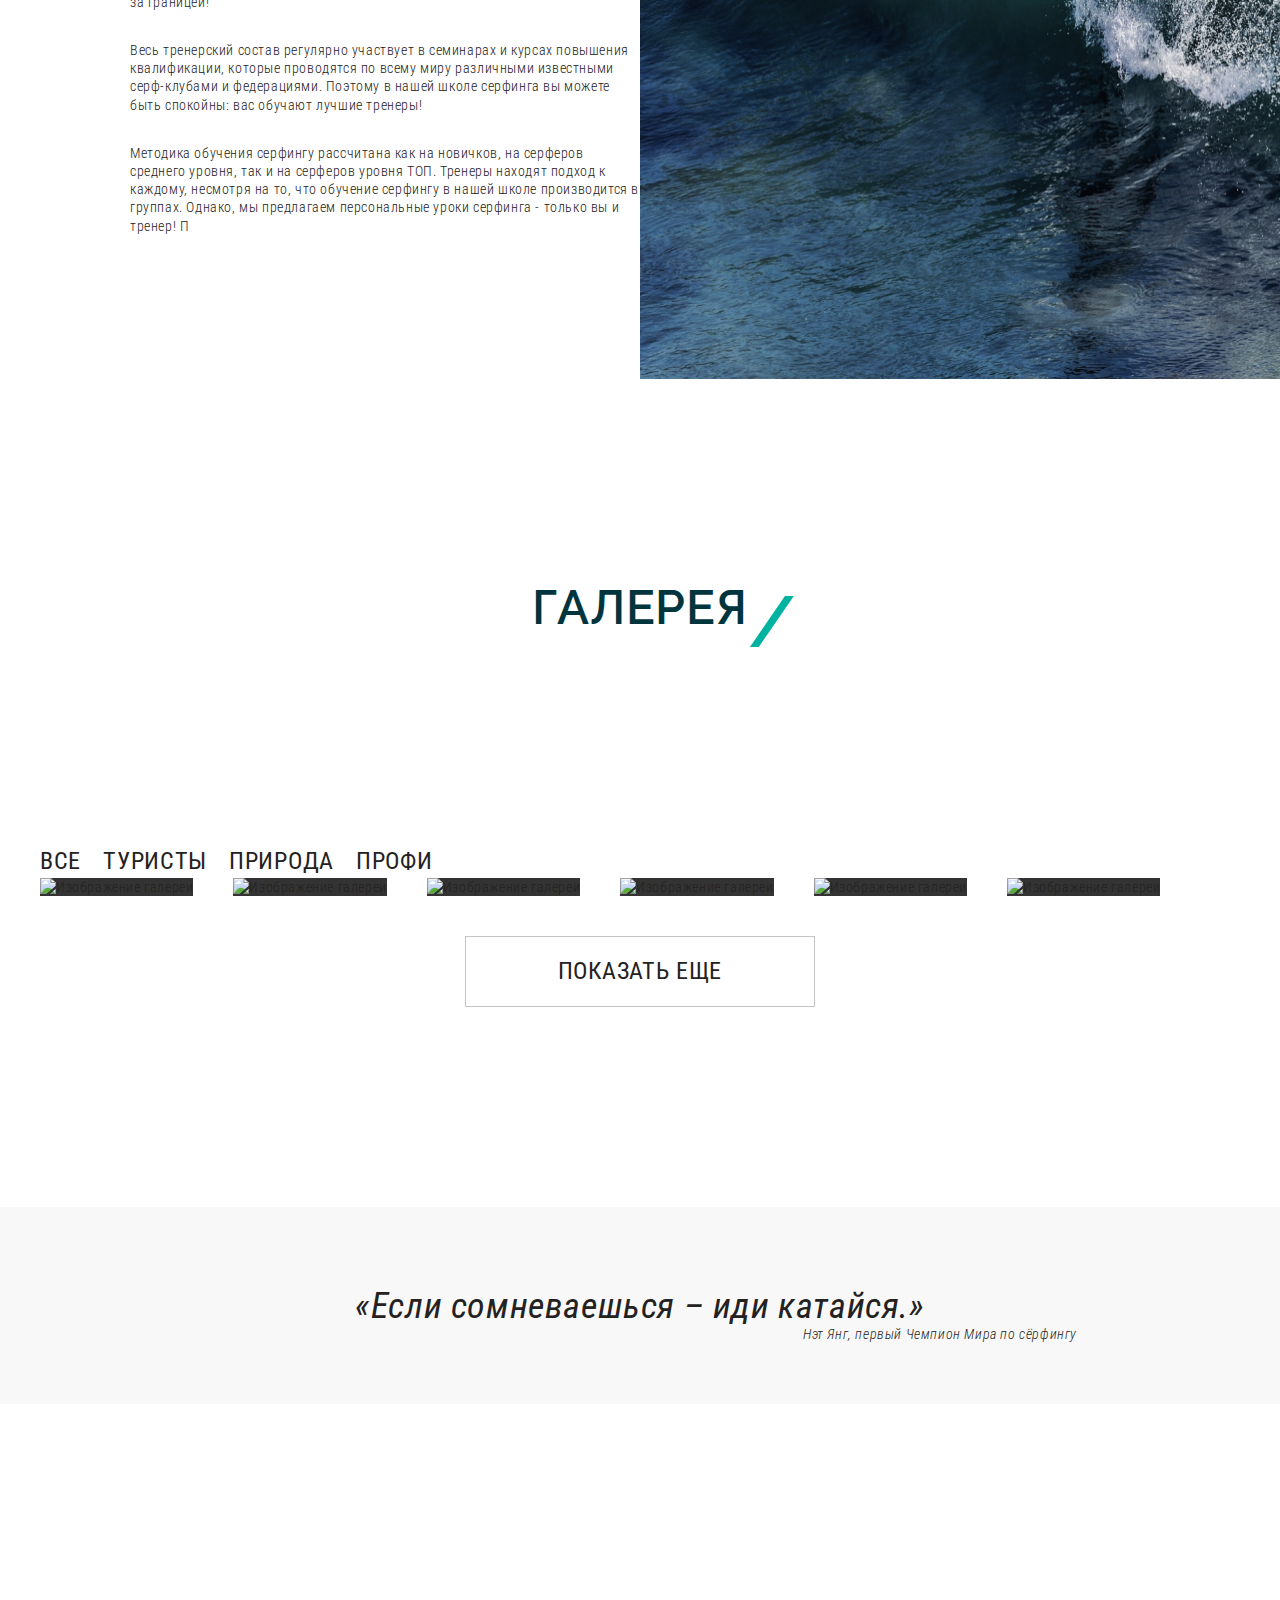
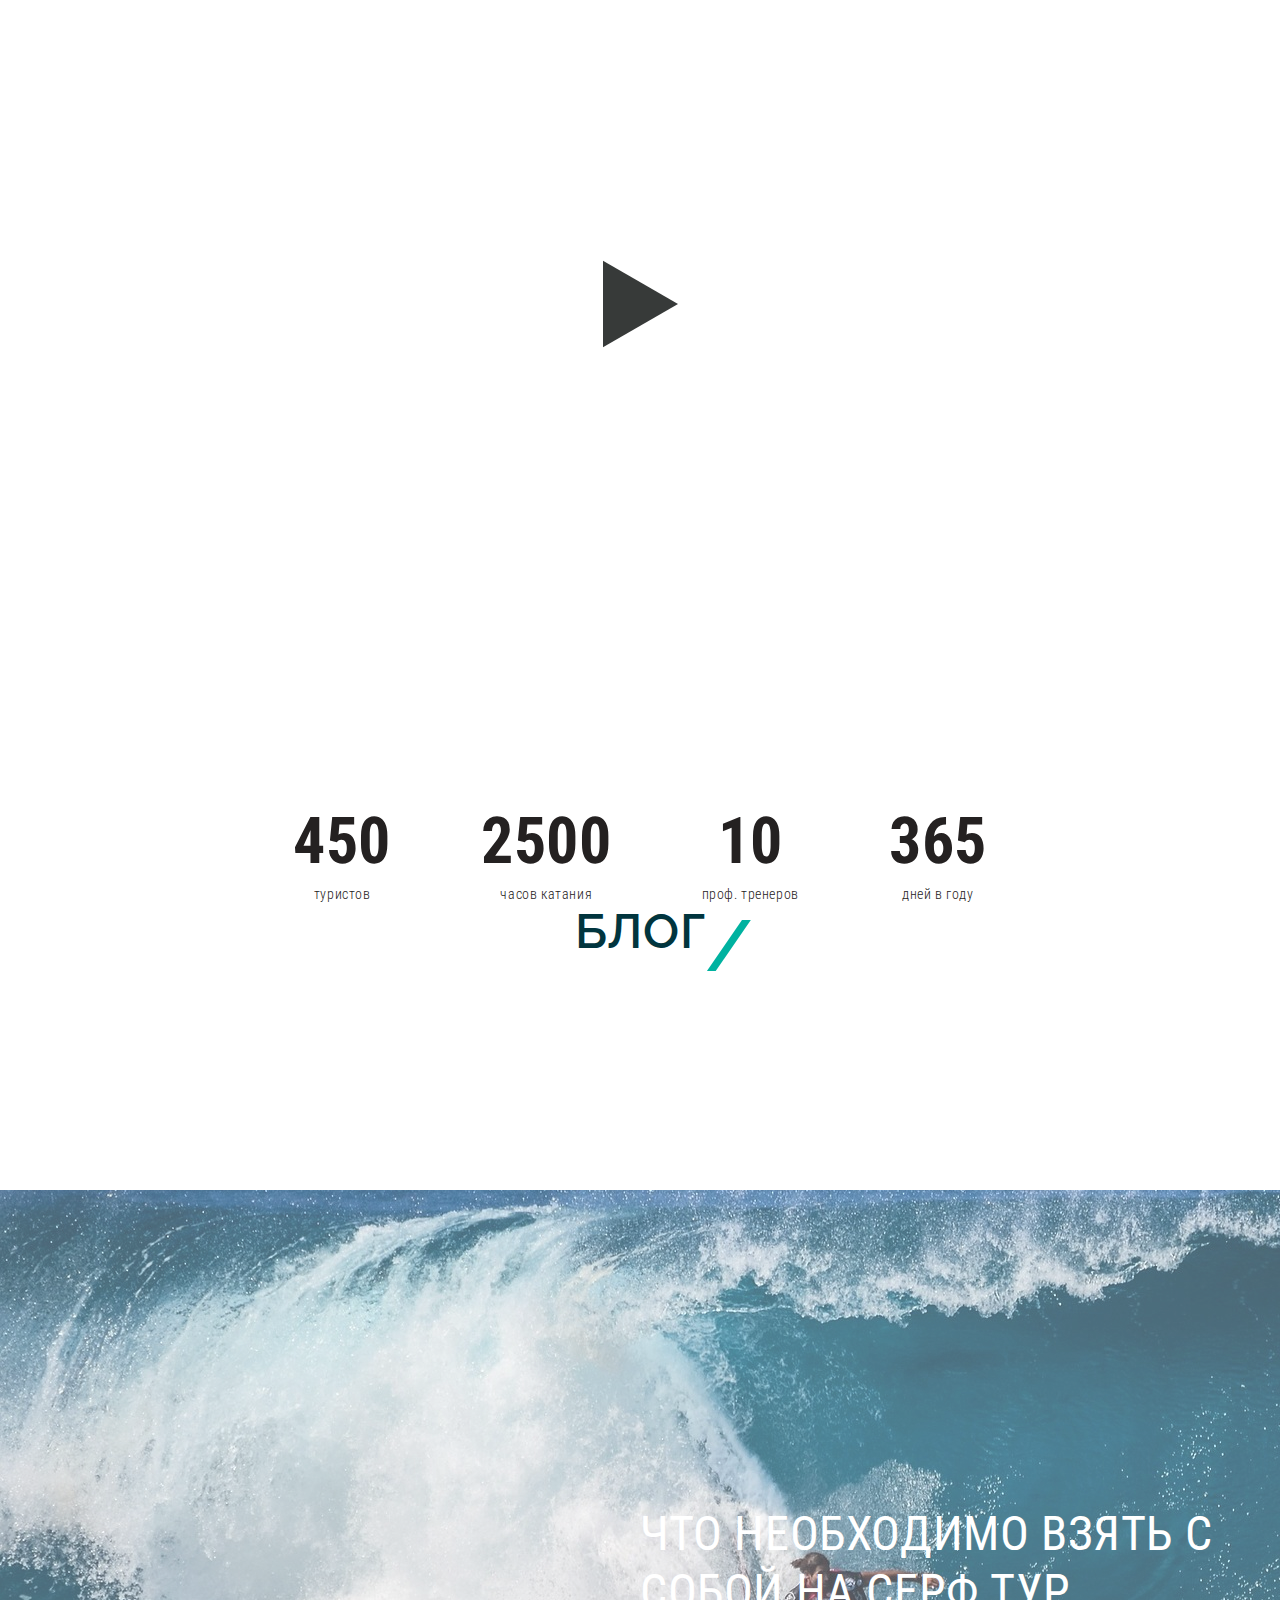
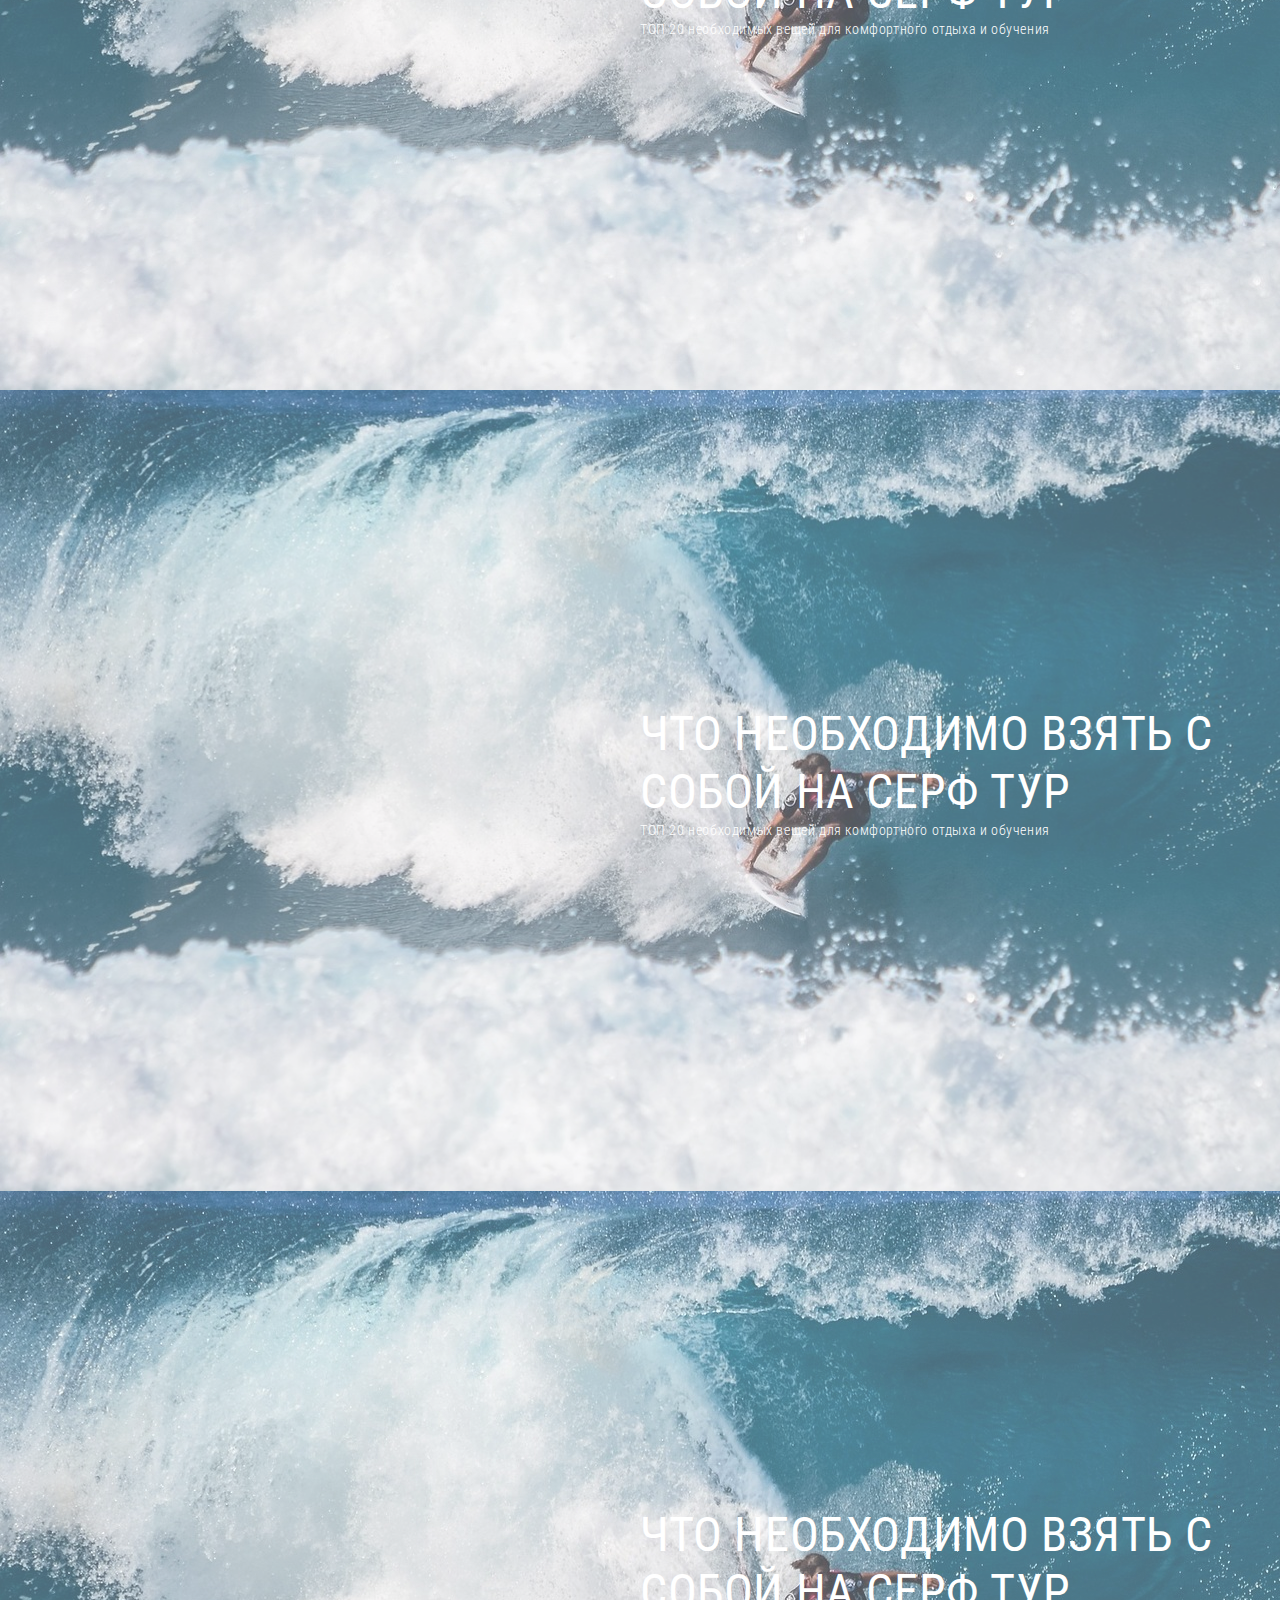
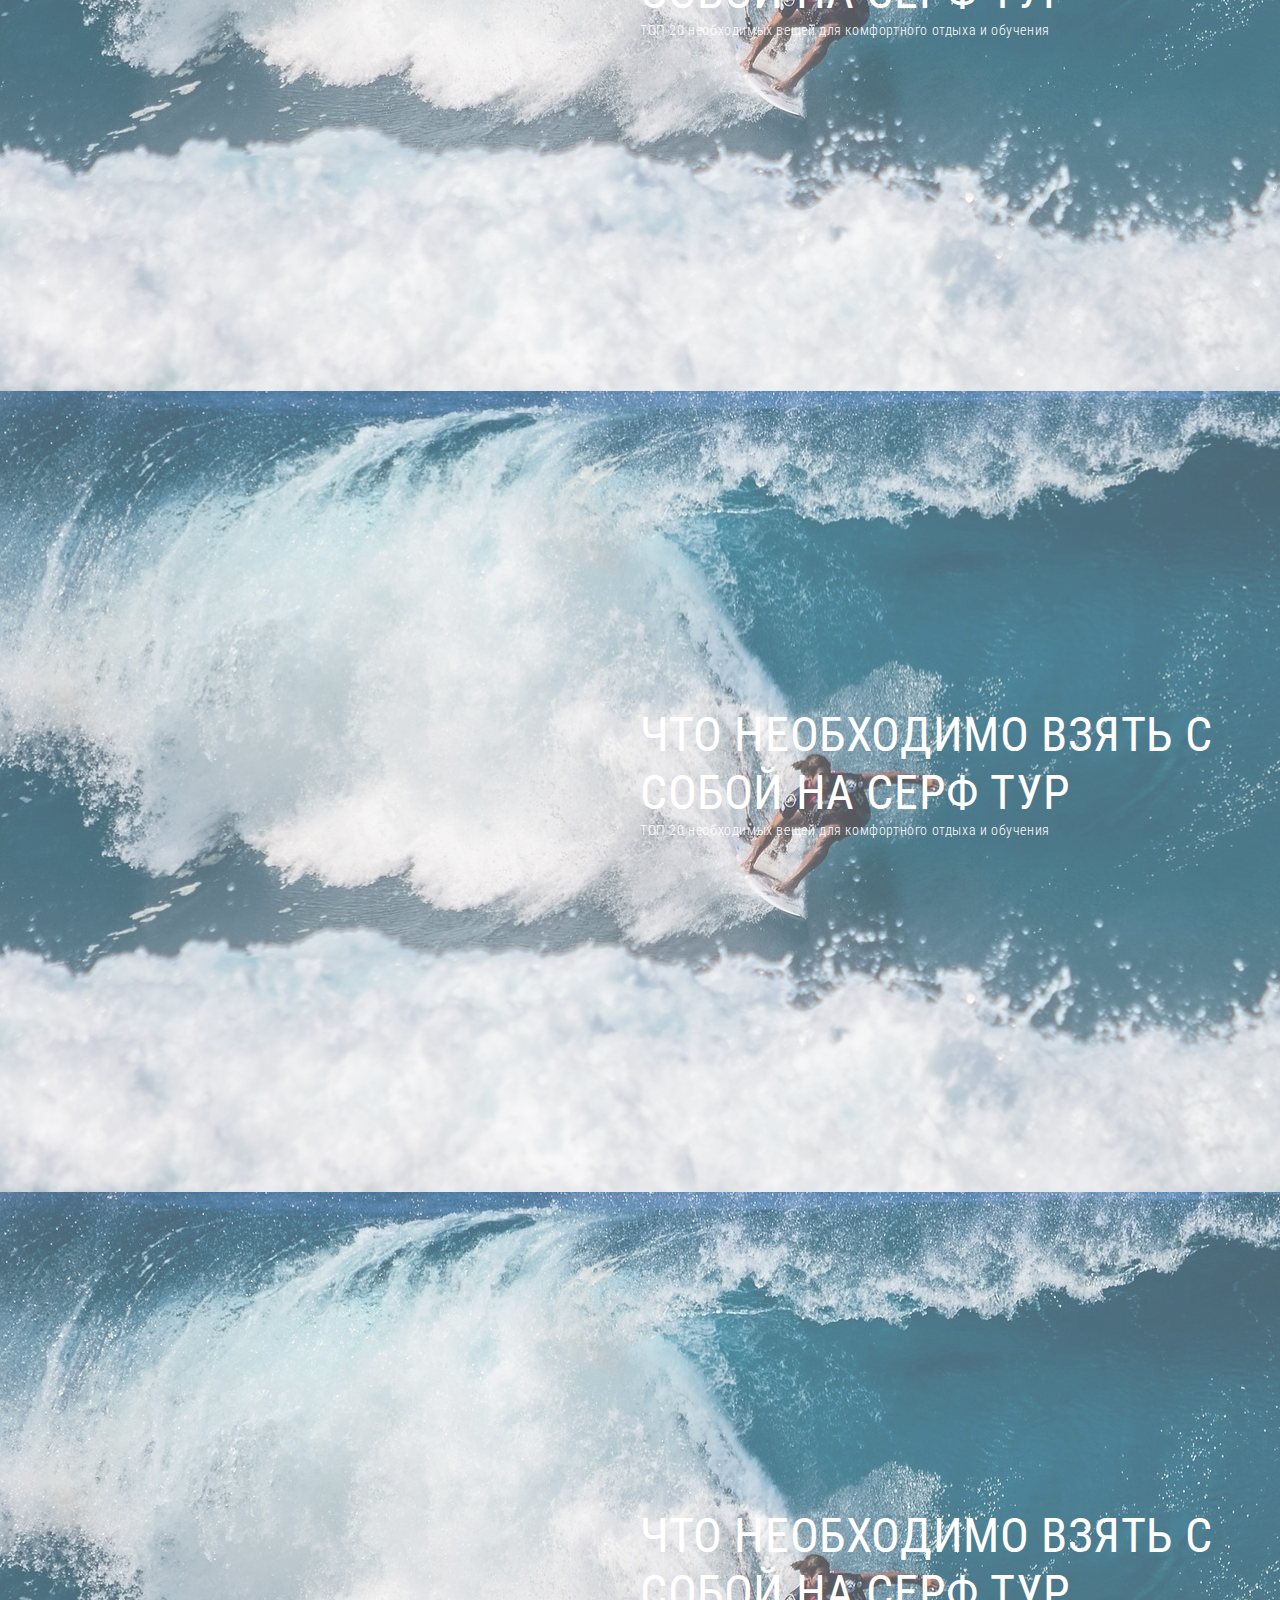
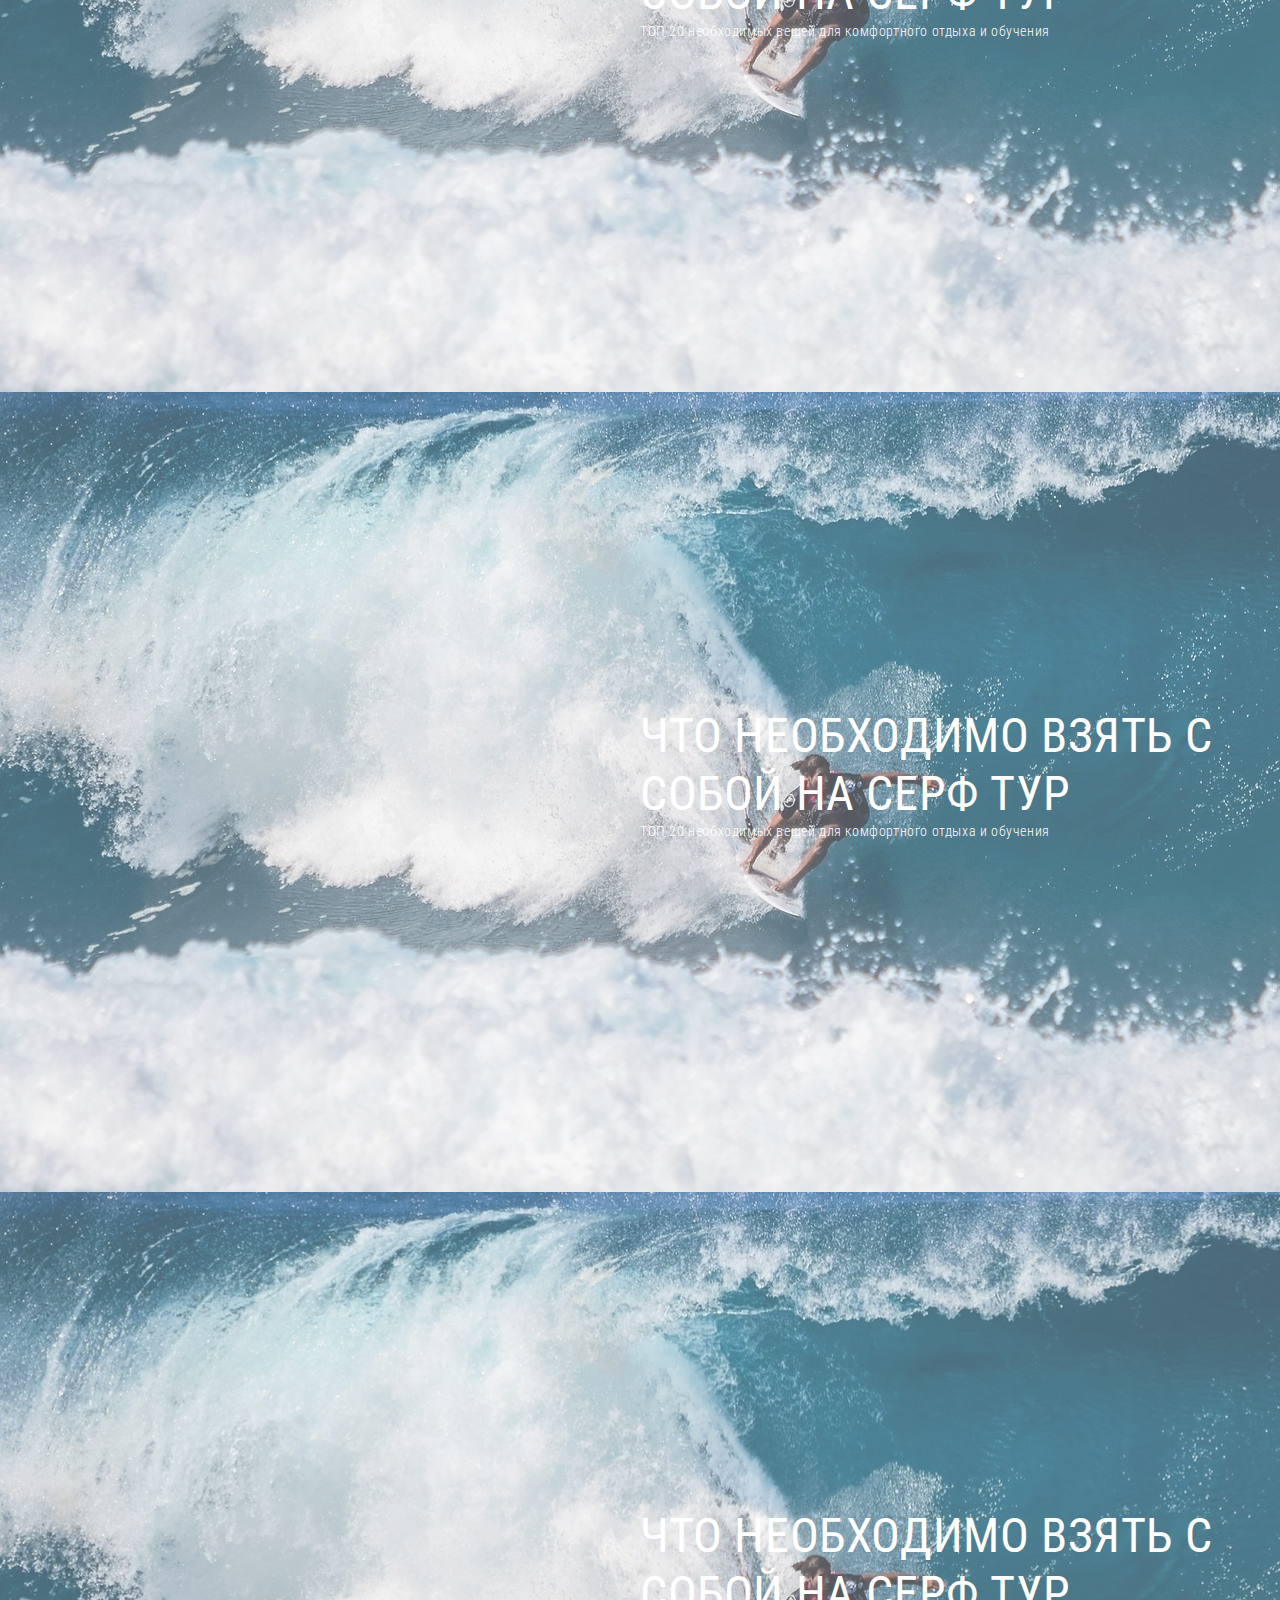
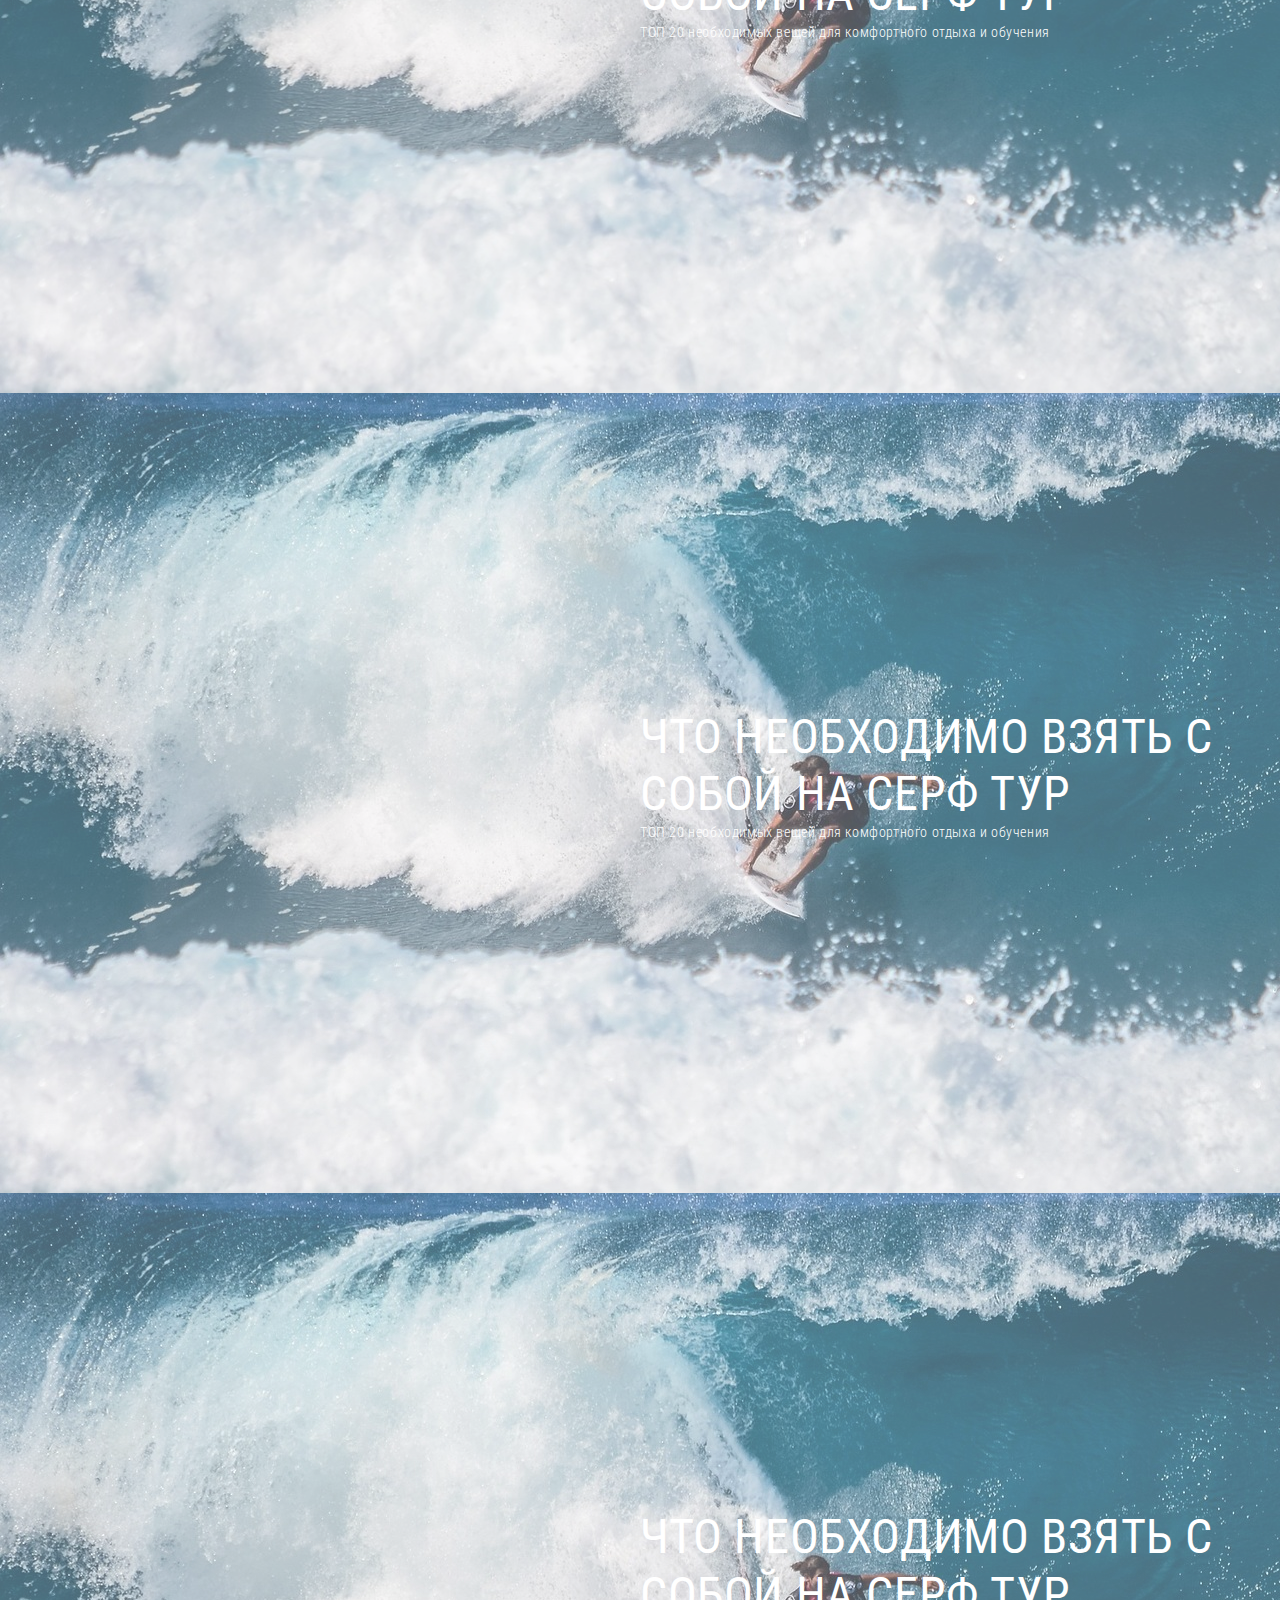
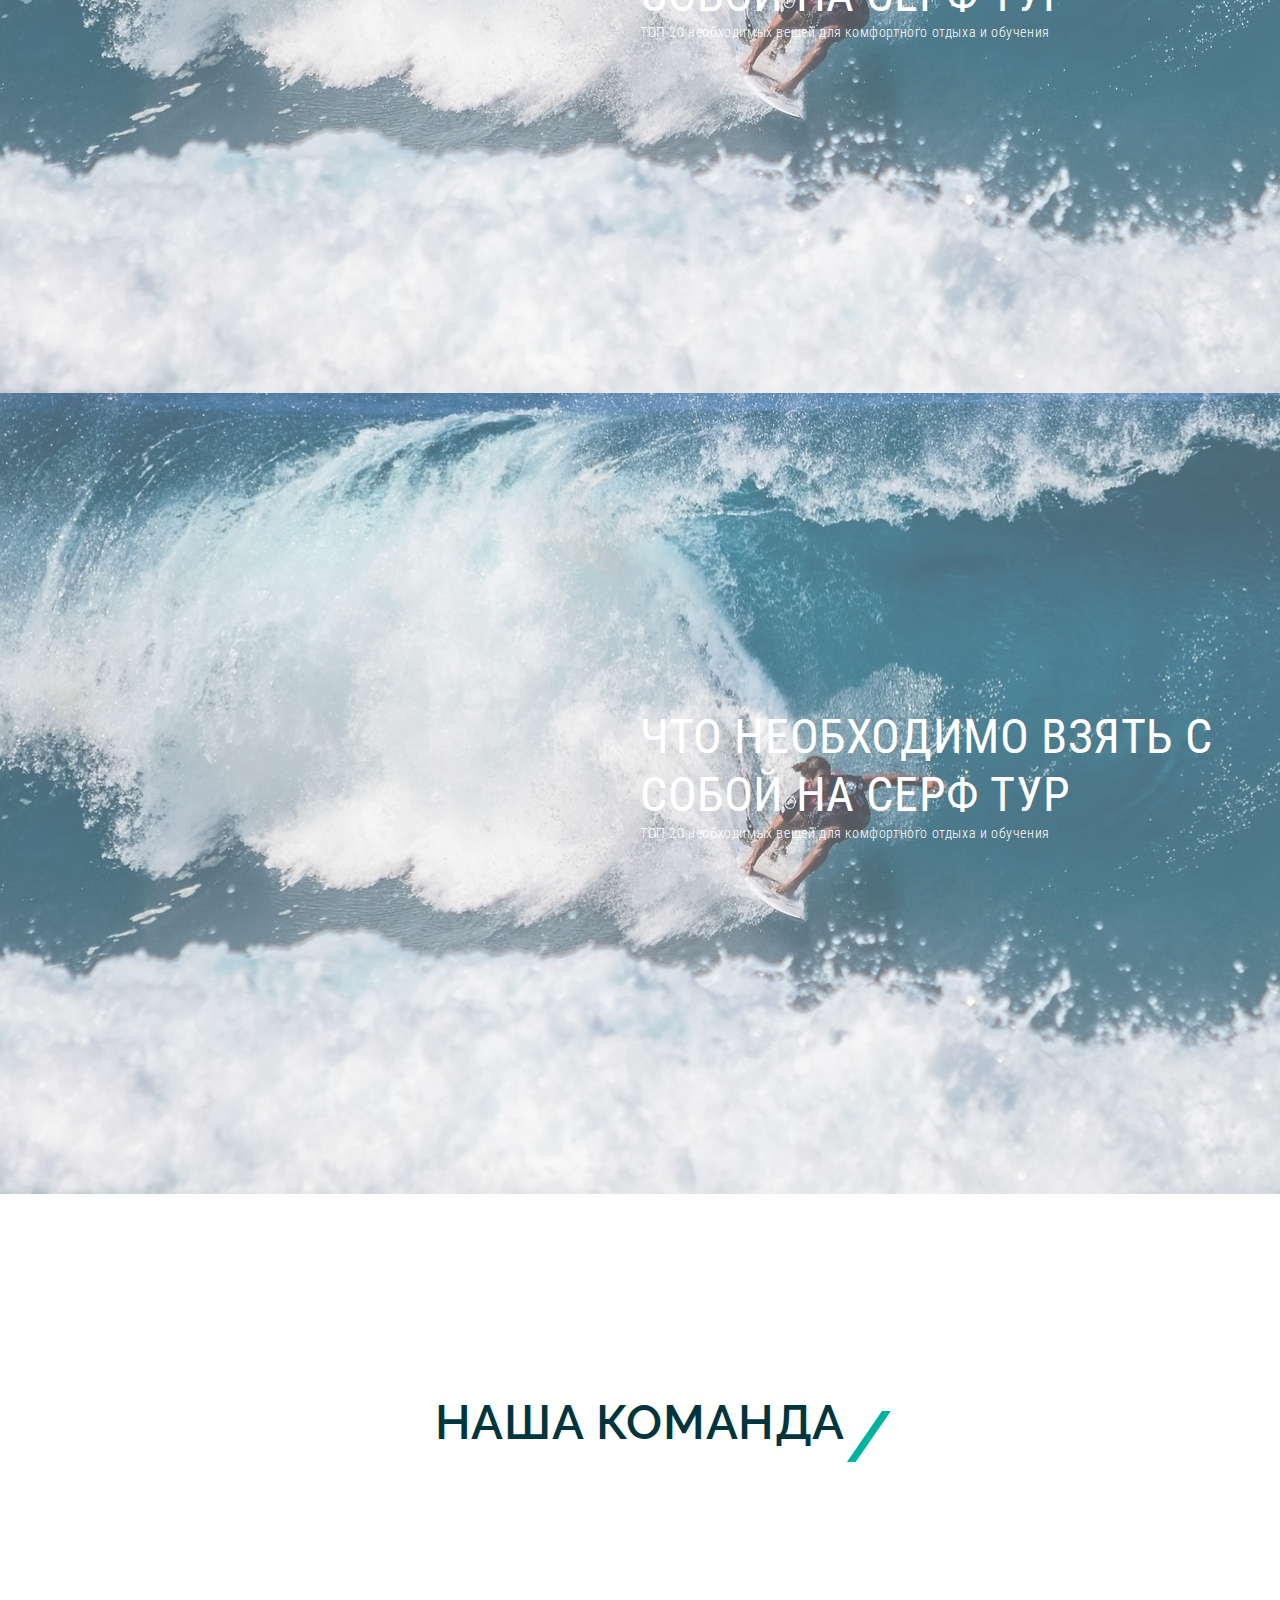
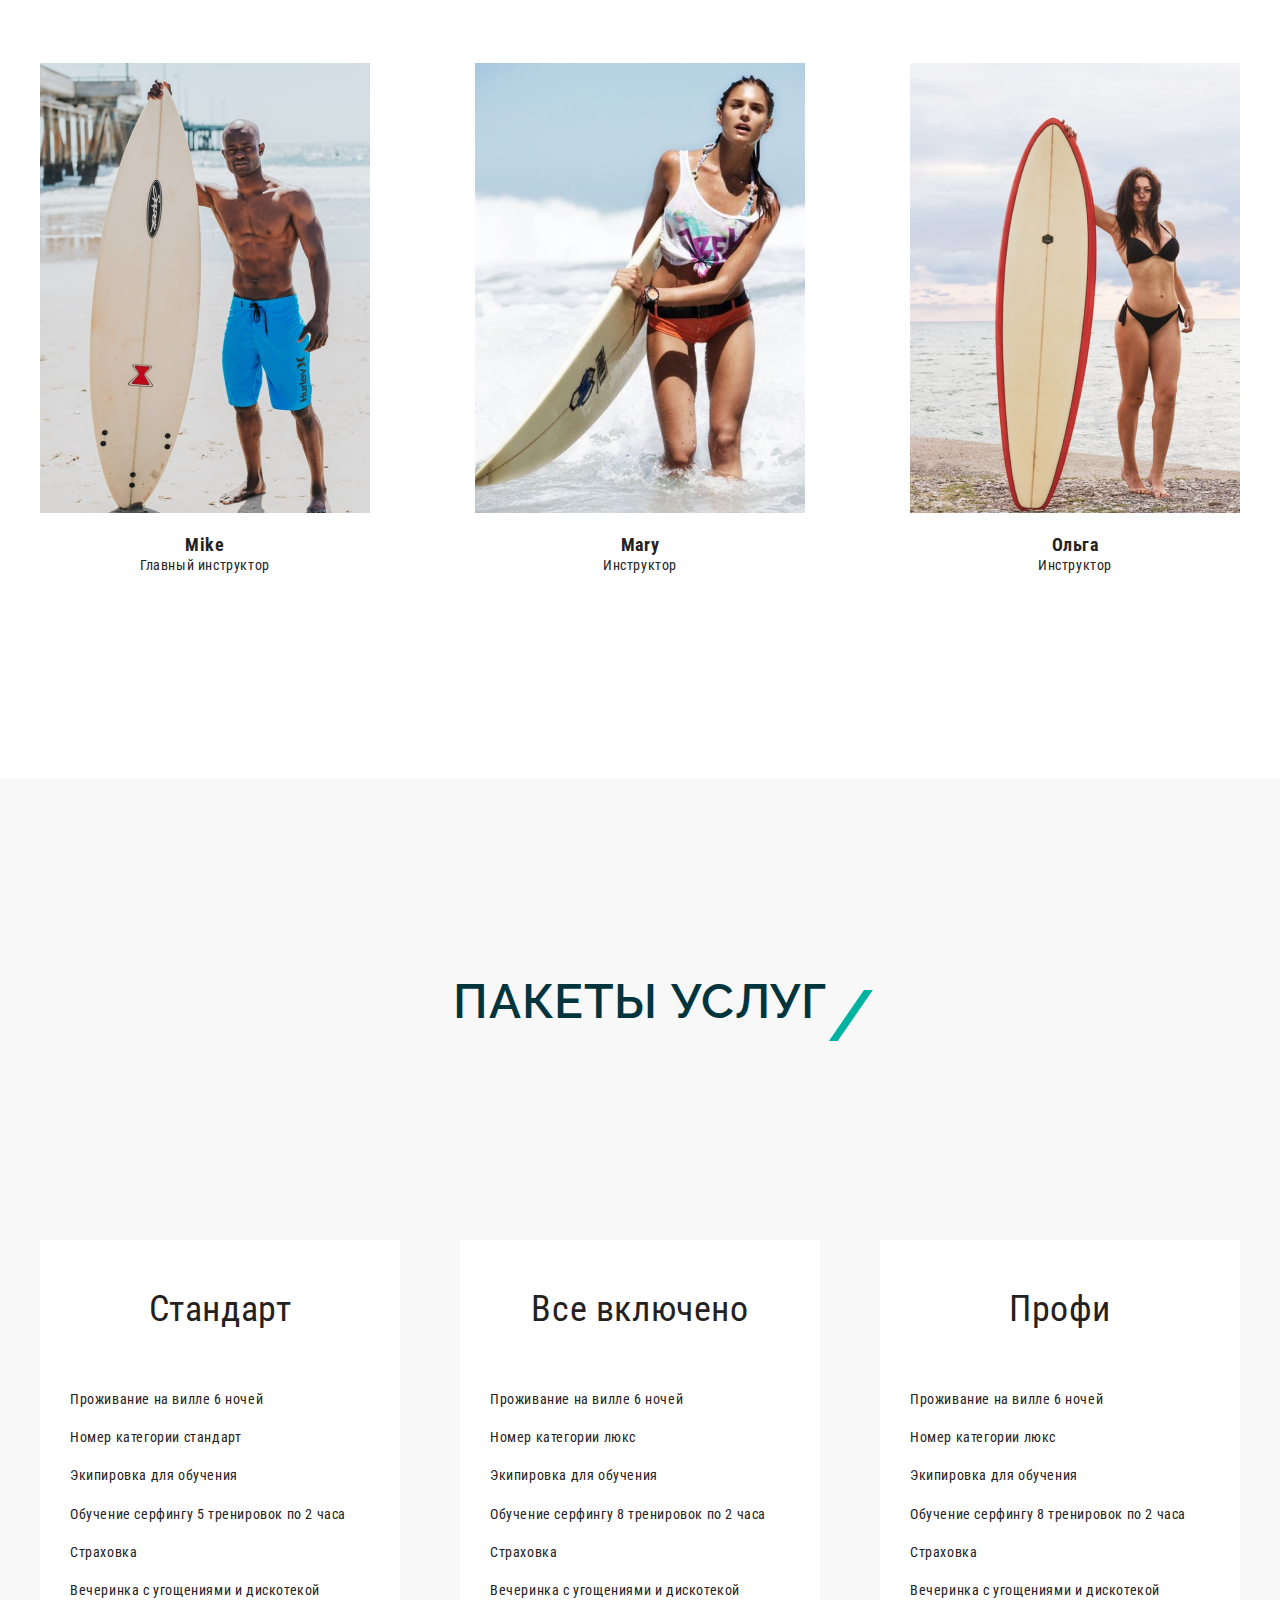
==== commit 3f56318d: "[Wawe] правка раздела "Наша команда"" ====
--- a/week/homework/index.html
+++ b/week/homework/index.html
@@ -22,17 +22,17 @@
     <div class="container">
 
       <div class="header__top">
-        <a class="header__logo logo outline__color--primary" href="#">
-          <img src="images/logo.svg" alt="Логотип">
+        <a class="logo" href="#">
+          <img class="logo__img" src="images/logo.svg" alt="Логотип">
         </a>
         <nav class="menu">
           <ul class="menu__list">
-            <li class="menu__item"><a class="menu__link outline__color--primary" href="#">О нас</a></li>
-            <li class="menu__item"><a class="menu__link outline__color--primary" href="#">Услуги</a></li>
-            <li class="menu__item"><a class="menu__link outline__color--primary" href="#">Стоимость</a></li>
-            <li class="menu__item"><a class="menu__link outline__color--primary" href="#">Блог</a></li>
-            <li class="menu__item"><a class="menu__link outline__color--primary" href="#">Команда</a></li>
-            <li class="menu__item"><a class="menu__link outline__color--primary" href="#">Контакты</a></li>
+            <li class="menu__item"><a class="menu__link" href="#">О нас</a></li>
+            <li class="menu__item"><a class="menu__link" href="#">Услуги</a></li>
+            <li class="menu__item"><a class="menu__link" href="#">Стоимость</a></li>
+            <li class="menu__item"><a class="menu__link" href="#">Блог</a></li>
+            <li class="menu__item"><a class="menu__link" href="#">Команда</a></li>
+            <li class="menu__item"><a class="menu__link" href="#">Контакты</a></li>
           </ul>
         </nav>
       </div>
@@ -46,6 +46,7 @@
           <span class="sr-only">Переход к следующему разделу</span>
         </a>
       </div>
+
 
     </div>
   </header>
@@ -183,7 +184,7 @@
 
   <section class="reach-top">
 
-    <div class="reach-top__text-wrapper">
+    <div class="reach-top__wrapper">
       <h2 class="reach-top__title title">
         Покоряй вершины
       </h2>
@@ -236,32 +237,32 @@
 
       <ul class="gallery__images">
         <li class="gallery__item mix category-profi">
-          <a class="gallery__link outline__color--primary" href="images/gallery/1.jpg" data-fancybox="images">
+          <a class="gallery__link" href="images/gallery/1.jpg" data-fancybox="images">
             <img class="gallery__image" src="images/gallery/1.jpg" alt="Изображение галереи">
           </a>
         </li>
         <li class="gallery__item mix category-tourist">
-          <a class="gallery__link outline__color--primary" href="images/gallery/2.jpg" data-fancybox="images">
+          <a class="gallery__link" href="images/gallery/2.jpg" data-fancybox="images">
             <img class="gallery__image" src="images/gallery/2.jpg" alt="Изображение галереи">
           </a>
         </li>
         <li class="gallery__item mix category-profi">
-          <a class="gallery__link outline__color--primary" href="images/gallery/3.jpg" data-fancybox="images">
+          <a class="gallery__link" href="images/gallery/3.jpg" data-fancybox="images">
             <img class="gallery__image" src="images/gallery/3.jpg" alt="Изображение галереи">
           </a>
         </li>
         <li class="gallery__item mix category-tourist">
-          <a class="gallery__link outline__color--primary" href="images/gallery/4.jpg" data-fancybox="images">
+          <a class="gallery__link" href="images/gallery/4.jpg" data-fancybox="images">
             <img class="gallery__image" src="images/gallery/4.jpg" alt="Изображение галереи">
           </a>
         </li>
         <li class="gallery__item mix category-nature">
-          <a class="gallery__link outline__color--primary" href="images/gallery/5.jpg" data-fancybox="images">
+          <a class="gallery__link" href="images/gallery/5.jpg" data-fancybox="images">
             <img class="gallery__image" src="images/gallery/5.jpg" alt="Изображение галереи">
           </a>
         </li>
         <li class="gallery__item mix category-tourist">
-          <a class="gallery__link outline__color--primary" href="images/gallery/6.jpg" data-fancybox="images">
+          <a class="gallery__link" href="images/gallery/6.jpg" data-fancybox="images">
             <img class="gallery__image" src="images/gallery/6.jpg" alt="Изображение галереи">
           </a>
         </li>
@@ -273,12 +274,12 @@
     <blockquote class="blockquote">
       <div class="container">
         «Если сомневаешься – иди катайся.»
-        <cite class="author">Нэт Янг, первый Чемпион Мира по сёрфингу</cite>
+        <cite class="blockquote__author">Нэт Янг, первый Чемпион Мира по сёрфингу</cite>
       </div>
     </blockquote>
 
     <div class="container">
-      <a class="video__link outline__color--primary" style="background-image: url('images/video-bg.jpg');" data-fancybox
+      <a class="video__link" style="background-image: url('images/video-bg.jpg');" data-fancybox
         href="https://www.youtube.com/watch?v=LFDaKUHgK7E">
         <span class="sr-only">Иконка запуска на просмотр видеоролика о серфинге</span>
         <svg class="play-icon" width="75" height="88" viewBox="0 0 75 88" fill="#373A39"
@@ -311,96 +312,135 @@
   <section class="blog">
     <h2 class="title blog__title">Блог</h2>
 
-    <!-- стоило ли делать списком? -->
-    <ul class="blog__slider" style="background-image: url('images/slider-bg.jpg')">
-      <li class="slider__item">
-        <a class="slider__link outline__color--primary" href="#">
-          <h2 class="slider__heading">Что необходимо взять с собой на серф тур</h2>
-        </a>
-        <p class="slider__description">
-          ТОП 20 необходимых вещей для комфортного отдыха и обучения
-        </p>
-      </li>
-
-      <li class="slider__item">
-        <a class="slider__link outline__color--primary" href="#">
-          <h2 class="slider__heading">Что необходимо взять с собой на серф тур</h2>
-        </a>
-        <p class="slider__description">
-          ТОП 20 необходимых вещей для комфортного отдыха и обучения
-        </p>
-      </li>
-
-      <li class="slider__item">
-        <a class="slider__link outline__color--primary" href="#">
-          <h2 class="slider__heading">Что необходимо взять с собой на серф тур</h2>
-        </a>
-        <p class="slider__description">
-          ТОП 20 необходимых вещей для комфортного отдыха и обучения
-        </p>
-      </li>
-
-      <li class="slider__item">
-        <a class="slider__link outline__color--primary" href="#">
-          <h2 class="slider__heading">Что необходимо взять с собой на серф тур</h2>
-        </a>
-        <p class="slider__description">
-          ТОП 20 необходимых вещей для комфортного отдыха и обучения
-        </p>
-      </li>
-
-      <li class="slider__item">
-        <a class="slider__link outline__color--primary" href="#">
-          <h2 class="slider__heading">Что необходимо взять с собой на серф тур</h2>
-        </a>
-        <p class="slider__description">
-          ТОП 20 необходимых вещей для комфортного отдыха и обучения
-        </p>
-      </li>
-
-      <li class="slider__item">
-        <a class="slider__link outline__color--primary" href="#">
-          <h2 class="slider__heading">Что необходимо взять с собой на серф тур</h2>
-        </a>
-        <p class="slider__description">
-          ТОП 20 необходимых вещей для комфортного отдыха и обучения
-        </p>
-      </li>
-
-      <li class="slider__item">
-        <a class="slider__link outline__color--primary" href="#">
-          <h2 class="slider__heading">Что необходимо взять с собой на серф тур</h2>
-        </a>
-        <p class="slider__description">
-          ТОП 20 необходимых вещей для комфортного отдыха и обучения
-        </p>
-      </li>
-
-      <li class="slider__item">
-        <a class="slider__link outline__color--primary" href="#">
-          <h2 class="slider__heading">Что необходимо взять с собой на серф тур</h2>
-        </a>
-        <p class="slider__description">
-          ТОП 20 необходимых вещей для комфортного отдыха и обучения
-        </p>
-      </li>
-
-      <li class="slider__item">
-        <a class="slider__link outline__color--primary" href="#">
-          <h2 class="slider__heading">Что необходимо взять с собой на серф тур</h2>
-        </a>
-        <p class="slider__description">
-          ТОП 20 необходимых вещей для комфортного отдыха и обучения
-        </p>
-      </li>
-
-      <li class="slider__item">
-        <a class="slider__link outline__color--primary" href="#">
-          <h2 class="slider__heading">Что необходимо взять с собой на серф тур</h2>
-        </a>
-        <p class="slider__description">
-          ТОП 20 необходимых вещей для комфортного отдыха и обучения
-        </p>
+    <ul class="blog__slider">
+      <li class="slider__item" style="background-image: url('images/slider-bg.jpg')">
+        <div class="container">
+          <a class="slider__link" href="#">
+            <h3 class="slider__heading">Что необходимо взять с собой на серф тур</h3>
+          </a>
+          <div class="slider__description">
+            <p>
+              ТОП 20 необходимых вещей для комфортного отдыха и обучения
+            </p>
+          </div>
+        </div>
+      </li>
+
+      <li class="slider__item" style="background-image: url('images/slider-bg.jpg')">
+        <div class="container">
+          <a class="slider__link" href="#">
+            <h3 class="slider__heading">Что необходимо взять с собой на серф тур</h3>
+          </a>
+          <div class="slider__description">
+            <p>
+              ТОП 20 необходимых вещей для комфортного отдыха и обучения
+            </p>
+          </div>
+        </div>
+      </li>
+
+      <li class="slider__item" style="background-image: url('images/slider-bg.jpg')">
+        <div class="container">
+          <a class="slider__link" href="#">
+            <h3 class="slider__heading">Что необходимо взять с собой на серф тур</h3>
+          </a>
+          <div class="slider__description">
+            <p>
+              ТОП 20 необходимых вещей для комфортного отдыха и обучения
+            </p>
+          </div>
+        </div>
+      </li>
+
+      <li class="slider__item" style="background-image: url('images/slider-bg.jpg')">
+        <div class="container">
+          <a class="slider__link" href="#">
+            <h3 class="slider__heading">Что необходимо взять с собой на серф тур</h3>
+          </a>
+          <div class="slider__description">
+            <p>
+              ТОП 20 необходимых вещей для комфортного отдыха и обучения
+            </p>
+          </div>
+        </div>
+      </li>
+
+      <li class="slider__item" style="background-image: url('images/slider-bg.jpg')">
+        <div class="container">
+          <a class="slider__link" href="#">
+            <h3 class="slider__heading">Что необходимо взять с собой на серф тур</h3>
+          </a>
+          <div class="slider__description">
+            <p>
+              ТОП 20 необходимых вещей для комфортного отдыха и обучения
+            </p>
+          </div>
+        </div>
+      </li>
+
+      <li class="slider__item" style="background-image: url('images/slider-bg.jpg')">
+        <div class="container">
+          <a class="slider__link" href="#">
+            <h3 class="slider__heading">Что необходимо взять с собой на серф тур</h3>
+          </a>
+          <div class="slider__description">
+            <p>
+              ТОП 20 необходимых вещей для комфортного отдыха и обучения
+            </p>
+          </div>
+        </div>
+      </li>
+
+      <li class="slider__item" style="background-image: url('images/slider-bg.jpg')">
+        <div class="container">
+          <a class="slider__link" href="#">
+            <h3 class="slider__heading">Что необходимо взять с собой на серф тур</h3>
+          </a>
+          <div class="slider__description">
+            <p>
+              ТОП 20 необходимых вещей для комфортного отдыха и обучения
+            </p>
+          </div>
+        </div>
+      </li>
+
+      <li class="slider__item" style="background-image: url('images/slider-bg.jpg')">
+        <div class="container">
+          <a class="slider__link" href="#">
+            <h3 class="slider__heading">Что необходимо взять с собой на серф тур</h3>
+          </a>
+          <div class="slider__description">
+            <p>
+              ТОП 20 необходимых вещей для комфортного отдыха и обучения
+            </p>
+          </div>
+        </div>
+      </li>
+
+      <li class="slider__item" style="background-image: url('images/slider-bg.jpg')">
+        <div class="container">
+          <a class="slider__link" href="#">
+            <h3 class="slider__heading">Что необходимо взять с собой на серф тур</h3>
+          </a>
+          <div class="slider__description">
+            <p>
+              ТОП 20 необходимых вещей для комфортного отдыха и обучения
+            </p>
+          </div>
+        </div>
+      </li>
+
+      <li class="slider__item" style="background-image: url('images/slider-bg.jpg')">
+        <div class="container">
+          <a class="slider__link" href="#">
+            <h3 class="slider__heading">Что необходимо взять с собой на серф тур</h3>
+          </a>
+          <div class="slider__description">
+            <p>
+              ТОП 20 необходимых вещей для комфортного отдыха и обучения
+            </p>
+          </div>
+        </div>
       </li>
     </ul>
   </section>
@@ -411,22 +451,144 @@
       <ul class="team__images">
         <li class="team__item">
           <img class="team__image" src="images/team/1.jpg" alt="Фотография Майка">
-          <h3 class="team__name">Mike</h3>
-          <p class="team__position">Главный инструктор</p>
+          <span class="team__name">Mike</span>
+          <div class="team__position">
+            <p>Главный инструктор</p>
+          </div>
         </li>
         <li class="team__item">
           <img class="team__image" src="images/team/2.jpg" alt="Фотография Мэри">
-          <h3 class="team__name">Mary</h3>
-          <p class="team__position">Инструктор</p>
+          <span class="team__name">Mary</span>
+          <div class="team__position">
+            <p>Инструктор</p>
+          </div>
         </li>
         <li class="team__item">
           <img class="team__image" src="images/team/3.jpg" alt="Фотография Ольги">
-          <h3 class="team__name">Ольга</h3>
-          <p class="team__position">Инструктор</p>
+          <span class="team__name">Ольга</span>
+          <div class="team__position">
+            <p>Инструктор</p>
+          </div>
         </li>
       </ul>
     </div>
   </section>
+
+  <section class="tarrifs">
+    <div class="container">
+      <h2 class="title tarrifs__title">Пакеты услуг</h2>
+      <ul class="tariffs__list">
+        <li class="tarrif__item">
+          <ul class="service__list">
+            <!-- вытащить в h3 во всех элементах из списка, стоимость тоже, $ обернуть в span -->
+            <li class="service__item">Стандарт</li>
+            <li class="service__item">Проживание на вилле 6 ночей</li>
+            <li class="service__item">Номер категории стандарт</li>
+            <li class="service__item">Экипировка для обучения</li>
+            <li class="service__item">Обучение серфингу 5 тренировок по 2 часа</li>
+            <li class="service__item">Страховка</li>
+            <li class="service__item">Вечеринка с угощениями и дискотекой</li>
+            <li class="service__item">450 $</li>
+          </ul>
+        </li>
+        <li class="tarrif__item">
+          <ul class="service__list">
+            <li class="service__item">Все включено</li>
+            <li class="service__item">Проживание на вилле 6 ночей</li>
+            <li class="service__item">Номер категории люкс</li>
+            <li class="service__item">Экипировка для обучения</li>
+            <li class="service__item">Обучение серфингу 8 тренировок по 2 часа</li>
+            <li class="service__item">Страховка</li>
+            <li class="service__item">Вечеринка с угощениями и дискотекой</li>
+            <li class="service__item">Авиа перелет Тенерифе -Лансароте - Тенерифе </li>
+            <li class="service__item">Завтраки на вилле</li>
+            <li class="service__item">950 $</li>
+          </ul>
+        </li>
+        <li class="tarrif__item">
+          <ul class="service__list">
+            <li class="service__item">Профи</li>
+            <li class="service__item">Проживание на вилле 6 ночей</li>
+            <li class="service__item">Номер категории люкс</li>
+            <li class="service__item">Экипировка для обучения</li>
+            <li class="service__item">Обучение серфингу 8 тренировок по 2 часа</li>
+            <li class="service__item">Страховка</li>
+            <li class="service__item">Вечеринка с угощениями и дискотекой</li>
+            <li class="service__item">Авиа перелет Тенерифе -Лансароте - Тенерифе </li>
+            <li class="service__item">Завтраки и ужины на вилле</li>
+            <li class="service__item">1450 $</li>
+          </ul>
+        </li>
+      </ul>
+    </div>
+  </section>
+
+  <div class="map">
+    <!-- to img -->
+    <div class="map__content" style="background-image: url('images/map.jpg');"></div>
+  </div>
+
+  <section class="feedback">
+    <div class="container">
+      <h2 class="title feedback__title">Оставить заявку</h2>
+      <div class="feedback__wrapper">
+        <!-- form -->
+        <form class="feedback__form">
+          <!-- form__input form__name -->
+          <input class="input" type="text" placeholder="Имя">
+          <input class="input" type="text" placeholder="Телефон">
+          <textarea class="textarea"
+            placeholder="Оставьте сообщение, и мы свяжемся с Вами в ближайшее время"></textarea>
+          <button class="button" type="submit">Отправить</button>
+        </form>
+        <!-- уйти от списка, address, liзаменить на div -->
+        <ul class="feedback__contacts">
+          <!-- feedback__item -->
+          <li class="feedback__contact-item">
+            <!-- feedback__text -->
+            <p class="feedback__contact-text">Есть вопрос?</p>
+            <p class="feedback__contact-text">Вы можете связаться с нами:</p>
+          </li>
+          <li class="feedback__contact-item">
+            <!-- feedback__phone-link сократить -->
+            <a href="tel:+34674863788" class="feedback__phone-link">
+              <p>WhatsApp, Viber, Telegram</p>
+              <!-- a -->
+              <p>+3 467 486-37-88</p>
+            </a>
+          </li>
+          <li class="feedback__contact-item">
+            <address class="address">
+              Avenida grandes playas 79,
+              Corralejo la Oliva Fuerteventura,
+              Spain. 35660
+            </address>
+          </li>
+        </ul>
+      </div>
+    </div>
+  </section>
+
+  <div class="social-media">
+    <ul class="social-media__list">
+      <li class="social-media__item">
+        <a class="social__media-link" href="https://www.instagram.com/" target="_blank">Instagram</a>
+      </li>
+      <li class="social-media__item">
+        <!-- error social__media -->
+        <a class="social__media-link" href="https://www.facebook.com/" target="_blank">Facebook</a>
+      </li>
+      <li class="social-media__item">
+        <a class="social__media-link" href="https://www.youtube.com/" target="_blank">Youtube</a>
+      </li>
+    </ul>
+  </div>
+
+  <footer class="footer">
+    <a class="logo" href="#">
+      <img class="logo__img" src="images/logo.svg" alt="Логотип">
+    </a>
+  </footer>
 
   <script src="https://ajax.googleapis.com/ajax/libs/jquery/3.5.1/jquery.min.js"></script>
   <script src="js/mixitup.min.js"></script>
--- a/week/homework/css/style.css
+++ b/week/homework/css/style.css
@@ -16,6 +16,7 @@
 button {
   font-size: 24px;
   line-height: 1.3;
+  /* check inherit and color*/
   letter-spacing: 0.7px;
   text-transform: uppercase;
   border: none;
@@ -24,6 +25,12 @@
   font-weight: 400;
   padding: 0;
   cursor: pointer;
+}
+
+a,
+li, 
+input,
+button {
   outline-color: #00B2A0;
 }
 
@@ -33,13 +40,10 @@
   padding: 0 15px;
 }
 
-.outline__color--primary {
-  outline-color: #00B2A0;
-}
-
-/* to bottom logo */
-.outline__color--secondary {
-  outline-color: #fff;
+.benefits,
+.blockquote,
+.tarrifs {
+  background-color: #F8F8F8;;
 }
 
 .title {
@@ -58,15 +62,13 @@
   content: '/';
   color: #00B2A0;
   font-size: 72px;
-  z-index: 1;
-}
-
-.blockquote,
-.benefits {
-  background-color: #F8F8F8;
 }
 
 /* ======= HEADER ======= */
+
+.logo {
+  outline-color: #fff;
+}
 
 .header {
   background-position: center center;
@@ -160,6 +162,7 @@
   height: 69px;
   position: absolute;
   top: 77px;
+  /* поискать другой способ */
   left: calc(50% - 10px);
 }
 
@@ -229,6 +232,16 @@
   max-width: 180px;
   position: relative;
 }
+
+/* попрбовать */
+/* .benefits__heading::before {
+  content: '';
+  position: absolute;
+  height: 50px;
+  width: 55px;
+  background-repeat: no-repeat;
+  left: -20px;
+} */
 
 .benefits__heading--icon1::before,
 .benefits__heading--icon2::before,
@@ -267,6 +280,7 @@
   flex-basis: 50%;
 }
 
+/* могут быть добавлены другие параграфы */
 .statistic__text p:first-child {
   margin-bottom: 30px;
 }
@@ -306,6 +320,7 @@
   left: calc(293px + 10px);
 }
 
+/* сократить запись */
 .statistic__item--icon1::before,
 .statistic__item--icon2::before,
 .statistic__item--icon3::before {
@@ -341,7 +356,7 @@
   position: relative;
 }
 
-.reach-top__text-wrapper {
+.reach-top__wrapper {
   max-width: 50%;
 }
 
@@ -356,12 +371,14 @@
   background-size: 50% 100%;
 }
 
+/* разобраться с max-width, может не нужен */
 .reach-top__title {
   margin-bottom: 100px;
   max-width: 860px;
   text-align: right;
 }
 
+/* разобраться с max-width, может не нужен */
 .reach-top__text {
   max-width: 860px;
 }
@@ -371,6 +388,7 @@
   margin: 0 0 0 auto;
 }
 
+/* можно ли написать проще? */
 .reach-top__text p:not(:nth-child(-n+1)) {
   margin-bottom: 30px;
 }
@@ -423,6 +441,7 @@
 }
 
 .gallery__link img:hover {
+  /* писать с 0 */
   opacity: .3;
 }
 
@@ -434,10 +453,13 @@
   margin-bottom: 200px;
 }
 
+/* вынести в начало */
 .button {
   border: 1px solid #C4C4C4;
   padding: 19px 91px;
   transition: background-color .3s, color .3s;
+  /* max-width??? */
+  width: 350px;
 }
 
 .button:hover {
@@ -458,12 +480,13 @@
   padding-bottom: 62px;
 }
 
-.author {
+.blockquote__author {
   display: block;
   font-weight: 300;
   font-size: 14px;
   max-width: 600px;
   margin-left: auto;
+  /* нужен ли?? */
   margin-right: 0;
 }
 
@@ -508,8 +531,6 @@
 
 /* ======= END GALLERY ======= */
 
-/* стилизовать outline */
-
 /* ====== BLOG ======*/
 
 .blog {
@@ -525,22 +546,24 @@
 }
 
 .blog__slider {
-  text-align: center;
   cursor: pointer;
   opacity: 0.7;
+  position: relative;
 }
 
 .slider__item {
   color: #fff;
   padding-top: 315px;
-  max-width: 1175px;
+  padding-bottom: 352px;
+  background-repeat: no-repeat;
+  background-size: cover;
 }
 
 .slider__heading,
 .slider__description {
-  margin: 0 0 0 auto;
+  margin-right: 15px;
+  margin-left: auto;
   max-width: 585px;
-  text-align: left;
 }
 
 .slider__heading {
@@ -550,14 +573,12 @@
   font-weight: 400;
 }
 
-.slider__description {
-  padding-bottom: 255px;
-}
-
 .slick-dots {
-  display: flex;
-  justify-content: center;
-  padding-bottom: 77px;
+  position: absolute;
+  display: flex;
+  bottom: 77px;
+  left: 50%;
+  transform: translateX(-50%);
 }
 
 .slick-dots button {
@@ -604,6 +625,7 @@
 }
 
 .team__name {
+  font-weight: 700;
   font-size: 18px;
   line-height: 1;
   margin-bottom: 5px;
@@ -615,12 +637,198 @@
 }
 /* ====== END TEAM ======*/
 
-
-
-
-
+/* ====== TARRIFS ======*/
+.tarrifs {
+  padding-bottom: 200px;
+}
+
+.tarrifs__title {
+  padding-bottom: 210px;
+  padding-top: 195px;
+}
+
+.tariffs__list {
+  display: flex;
+  justify-content: space-between;
+  min-height: 577px;
+}
+
+.tarrif__item {
+  padding: 50px 30px 0;
+  max-width: 360px;
+  background-color: #fff;
+  flex-grow: 1;
+}
+
+.service__list {
+  display: flex;
+  flex-direction: column;
+  height: 100%;
+}
+
+.tarrif__item:not(:first-child) {
+  margin-left: 60px;
+}
+
+.service__item:not(:last-child),
+.service__item:not(:first-child) {
+  font-weight: 400;
+  margin-bottom: 20px;
+}
+
+.service__item:first-child,
+.service__item:last-child {
+  text-align: center;
+  font-size: 36px;
+  line-height: 1.1;
+}
+
+.service__item:first-child {
+  margin-bottom: 60px;
+}
+
+
+.service__item:last-child {
+  margin-bottom: 45px;  
+  margin-top: auto;  
+}
+/* ====== END TARRIFS ======*/
+
+/* ====== MAP ======*/
+.map {
+  padding: 200px 30px;
+}
+
+.map__content {
+  background-position: center;
+  height: 640px;
+  max-width: 1470px;
+  margin: 0 auto;
+}
+/* ====== END MAP ======*/
+
+/* ====== FEEDBACK ======*/
+.feedback__title {
+  margin-bottom: 240px;
+}
+
+.feedback__wrapper {
+  display: flex;
+  justify-content: center;
+  min-height: 460px;
+}
+
+.feedback__contacts {
+  background-color: #f8f8f8;
+  font-weight: 400;
+  padding-left: 52px;
+  padding-top: 50px;
+  font-size: 24px;
+  line-height: 1.25;
+}
+
+.feedback__contact-item {
+  max-width: 327px;
+}
+
+.feedback__contact-item:not(:last-child) {
+  margin-bottom: 65px;
+}
+
+/* вынести в reset */
+address {
+  font-style: normal;
+}
+
+.feedback__form,
+.feedback__contacts {
+  max-width: 600px;
+  width: 100%;
+}
+
+.feedback__form {
+  margin-right: 30px;
+}
+
+.input::placeholder {
+  padding-bottom: 18px;
+}
+
+.input::placeholder,
+.textarea::placeholder {
+  font-size: 18px;
+  color: #00B2A0;
+  font-weight: 400;
+  letter-spacing: 0.6px;
+  line-height: 1;
+}
+
+.textarea::placeholder {
+  max-width: 275px;
+}
+
+.input,
+.textarea {
+  display: block;
+  width: 100%;
+  border: none;
+  border-bottom: 2px solid #dadada;
+  padding-bottom: 13px;
+  color: #373a39;
+  font-size: 18px;
+  font-weight: bold;
+}
+
+.input:first-child {
+  margin-bottom: 32px;
+}
+
+.input:nth-child(2) {
+  margin-bottom: 53px;
+}
+
+.textarea {
+  resize: none;
+  min-height: 155px;
+  margin-bottom: 73px;
+}
+/* ====== END FEEDBACK ======*/
+
+/* ====== SOCIAL MEDIA ======*/
+.social-media {
+  margin: 195px 0;
+}
+
+.social-media__list {
+  display: flex;
+  justify-content: center;
+  text-transform: uppercase;
+  font-weight: 400;
+  font-size: 24px;
+}
+
+.social-media__item:not(:first-child) {
+  margin-left: 15px;
+}
+
+.social__media-link:hover {
+  color: #00B2A0;
+}
+/* ====== END SOCIAL MEDIA ======*/
+
+/* ====== FOOTER ======*/
+.footer {
+  background-color: #00B2A0;
+  padding: 68px 0;
+}
+
+.footer .logo__img {
+  margin: 0 auto;
+}
+/* ====== END FOOTER ======*/
 
 /* ======= FOR SCREEN READERS ======= */
+/* вынести в начало */
 .sr-only {
   border: 0 !important;
   clip: rect(1px, 1px, 1px, 1px) !important;
@@ -635,4 +843,9 @@
   white-space: nowrap !important;
 }
 
-/* ======= END FOR SCREEN READERS ======= */+/* ======= END FOR SCREEN READERS ======= */
+
+/* outline в reset */
+/* dots подсвечивать при наведении
+    чеоная линия у заднего фона слайдера
+ */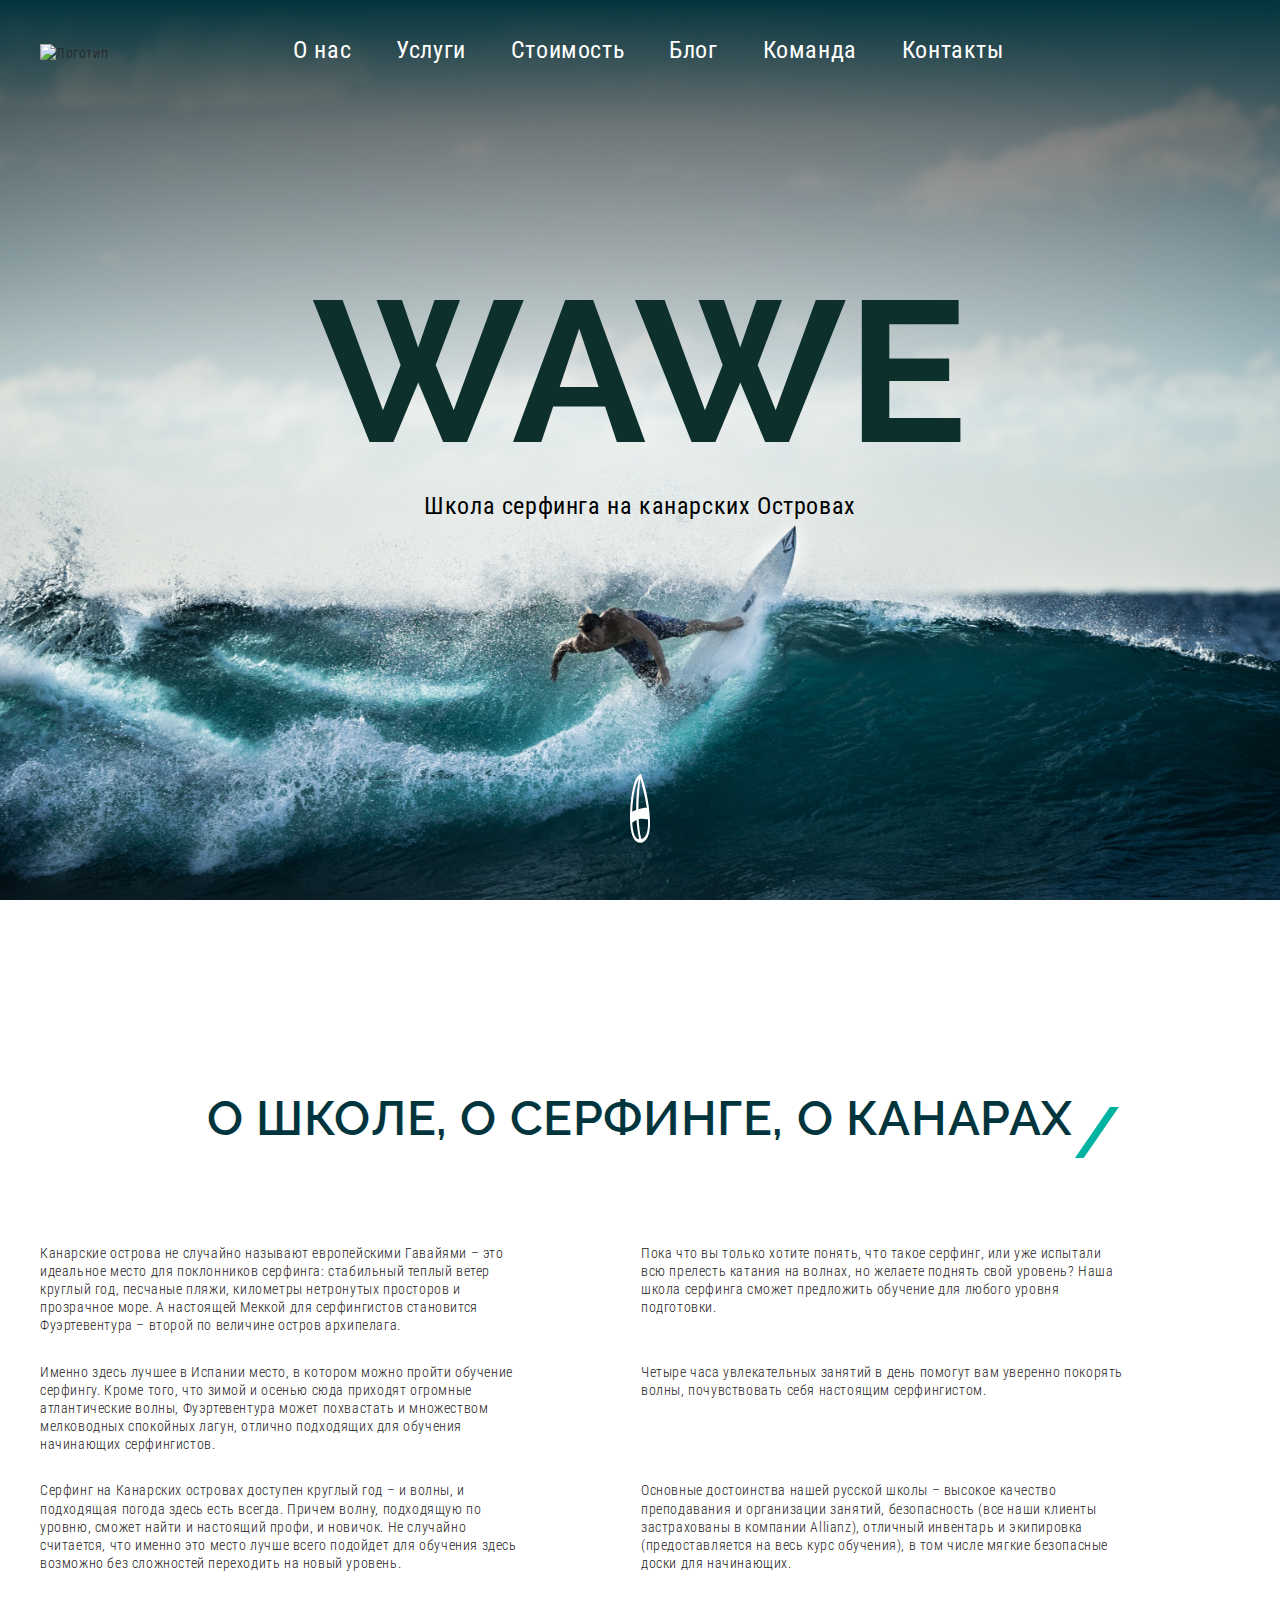
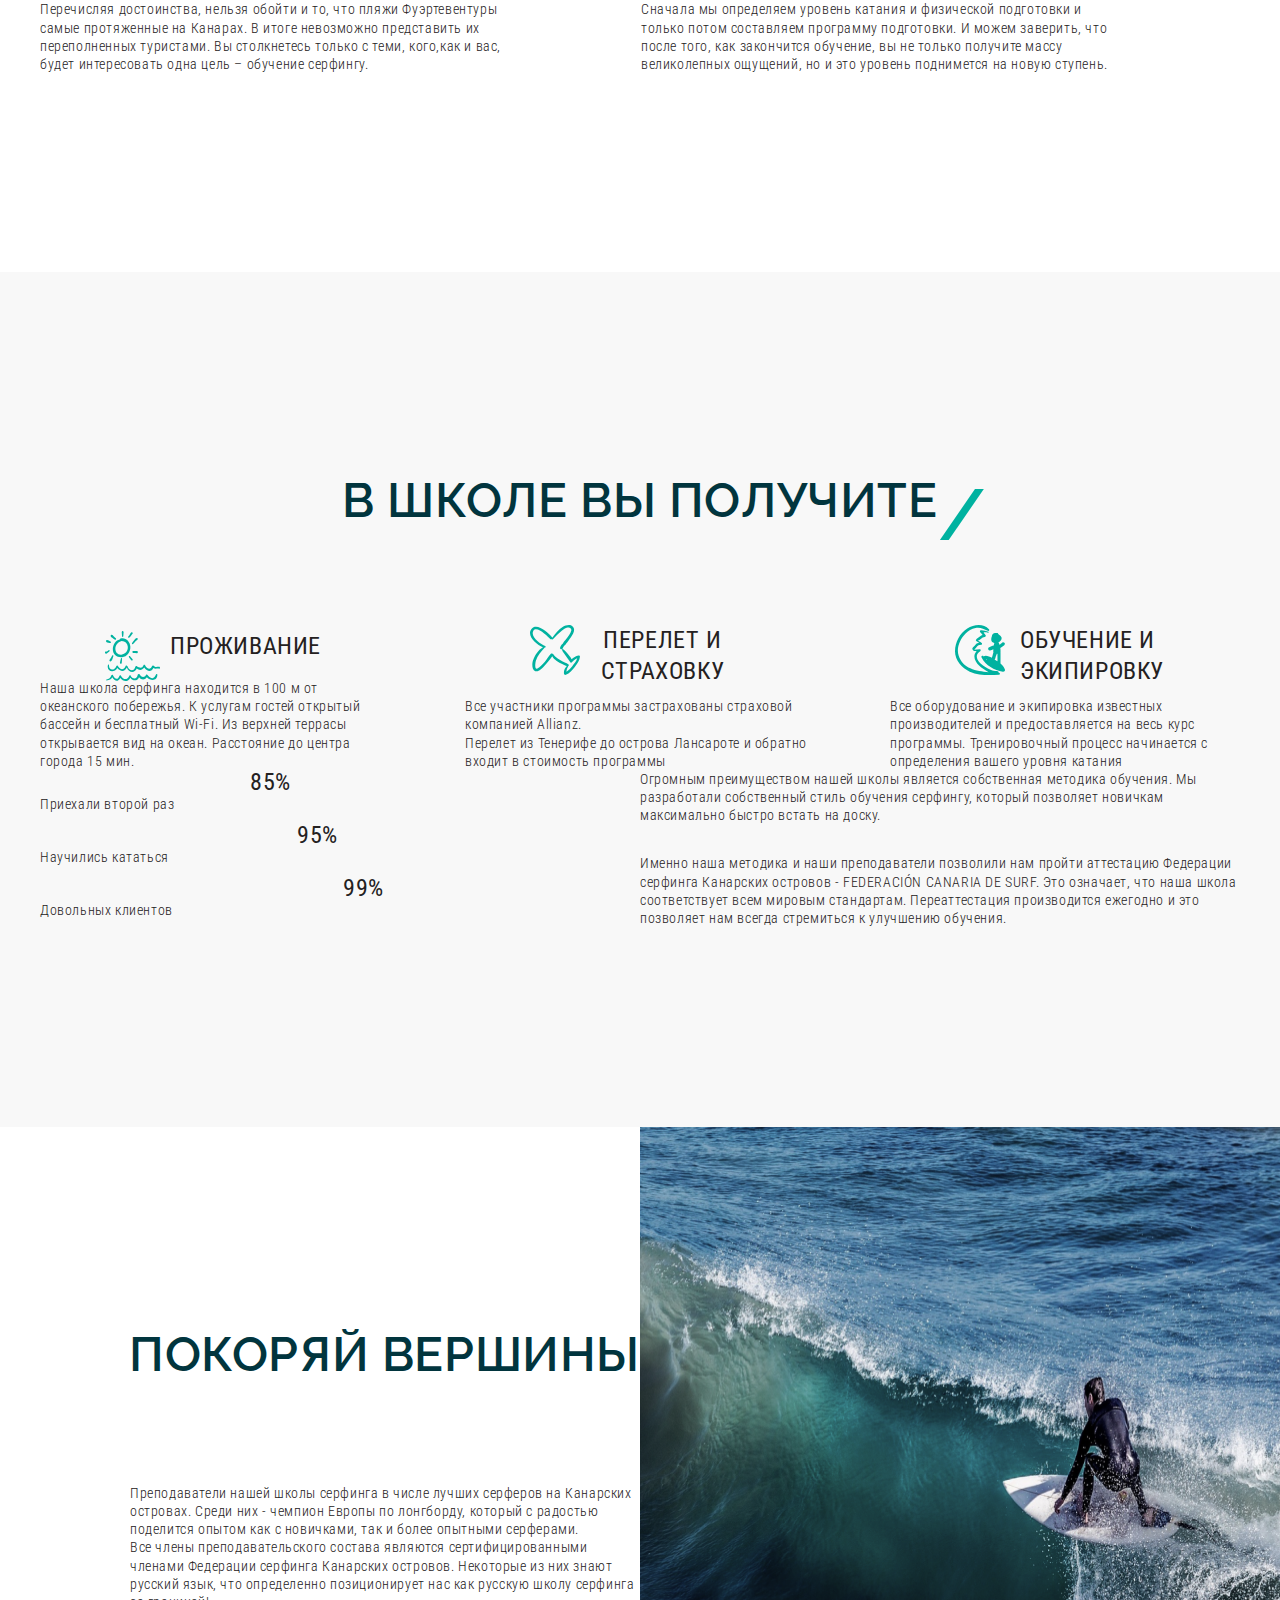
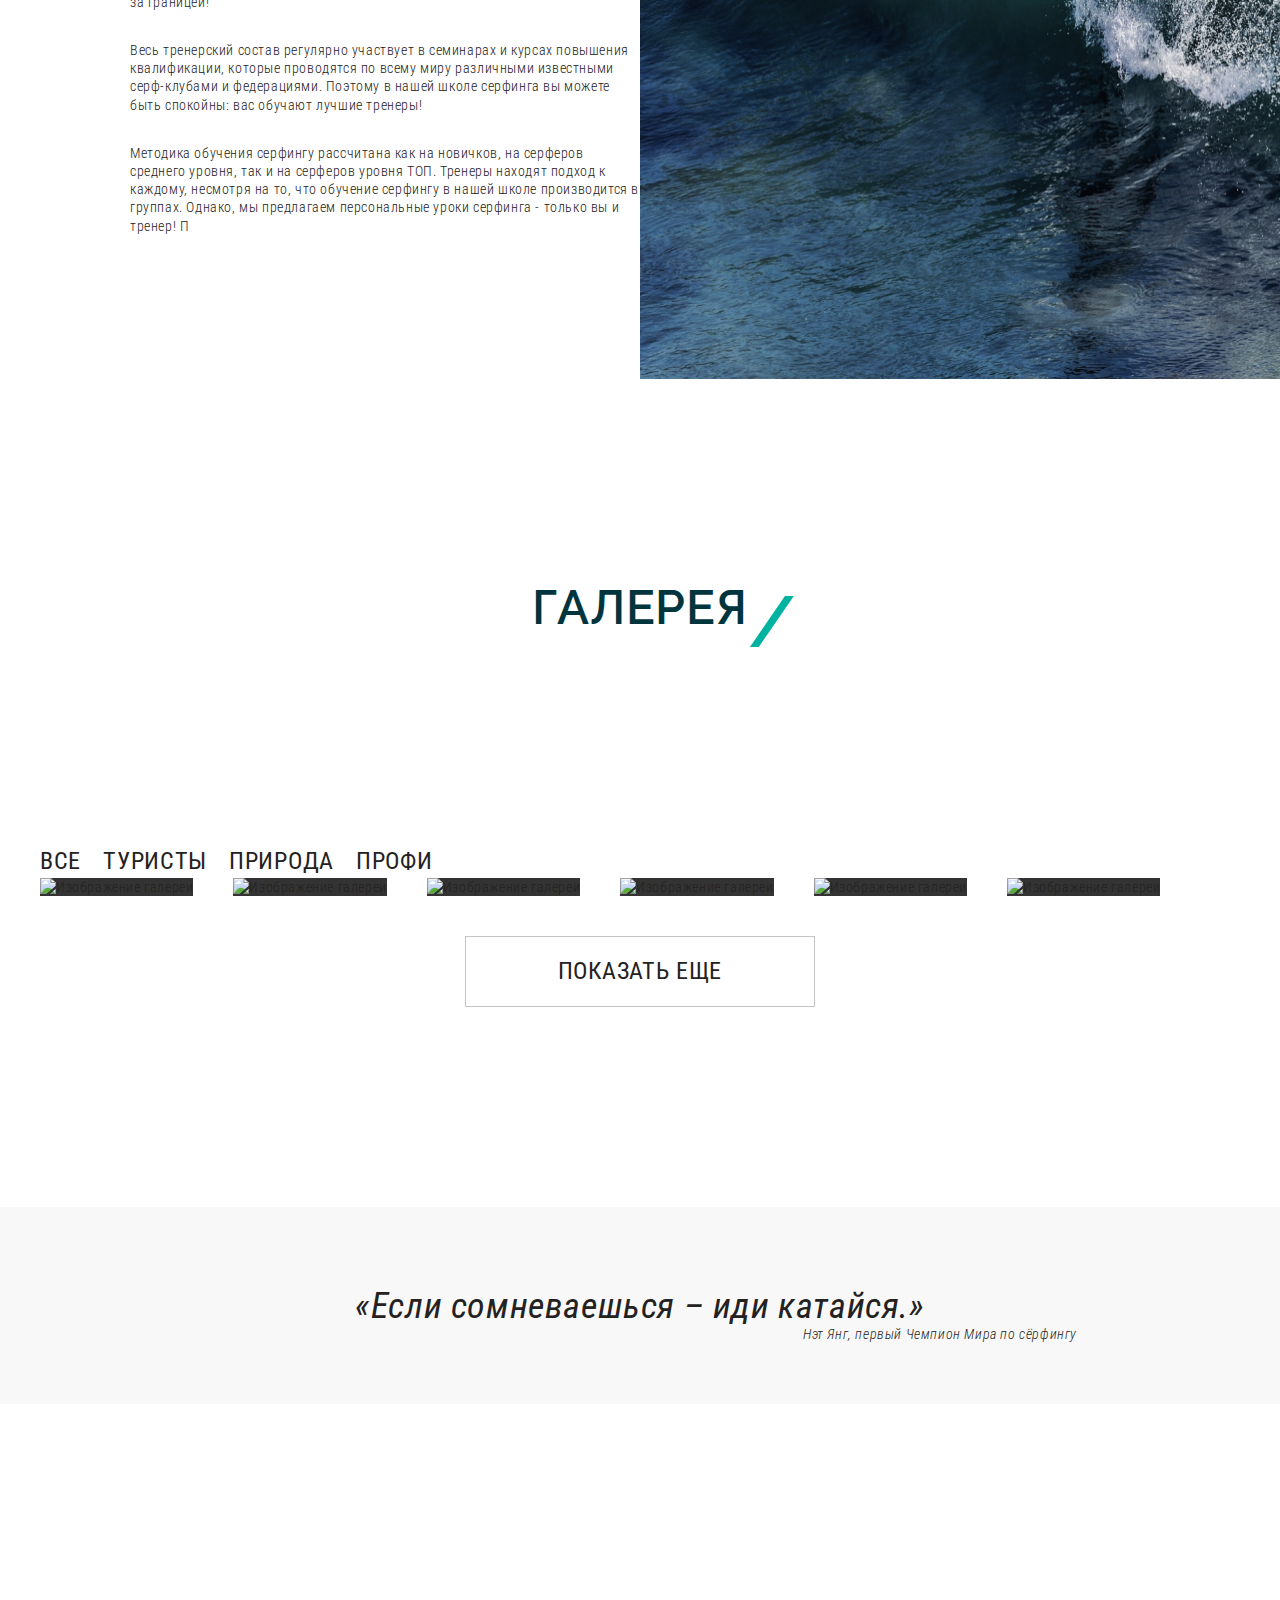
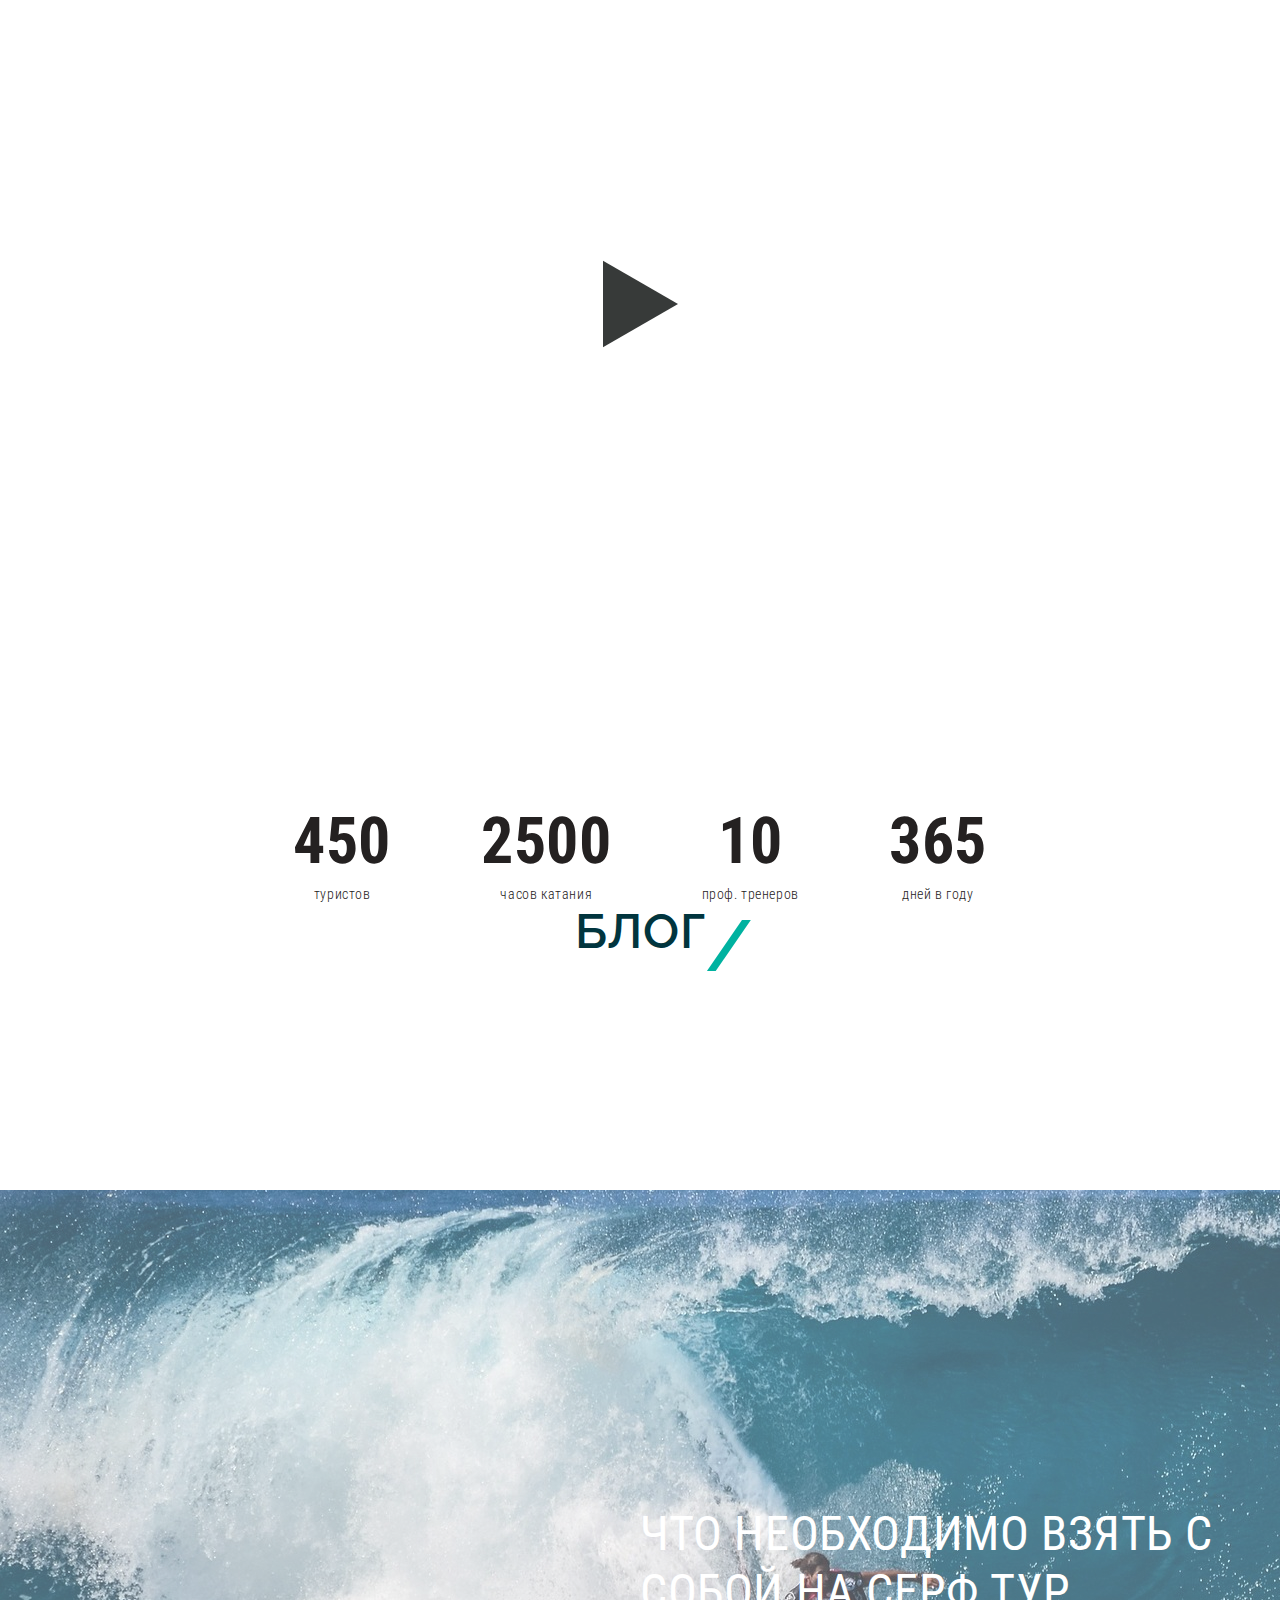
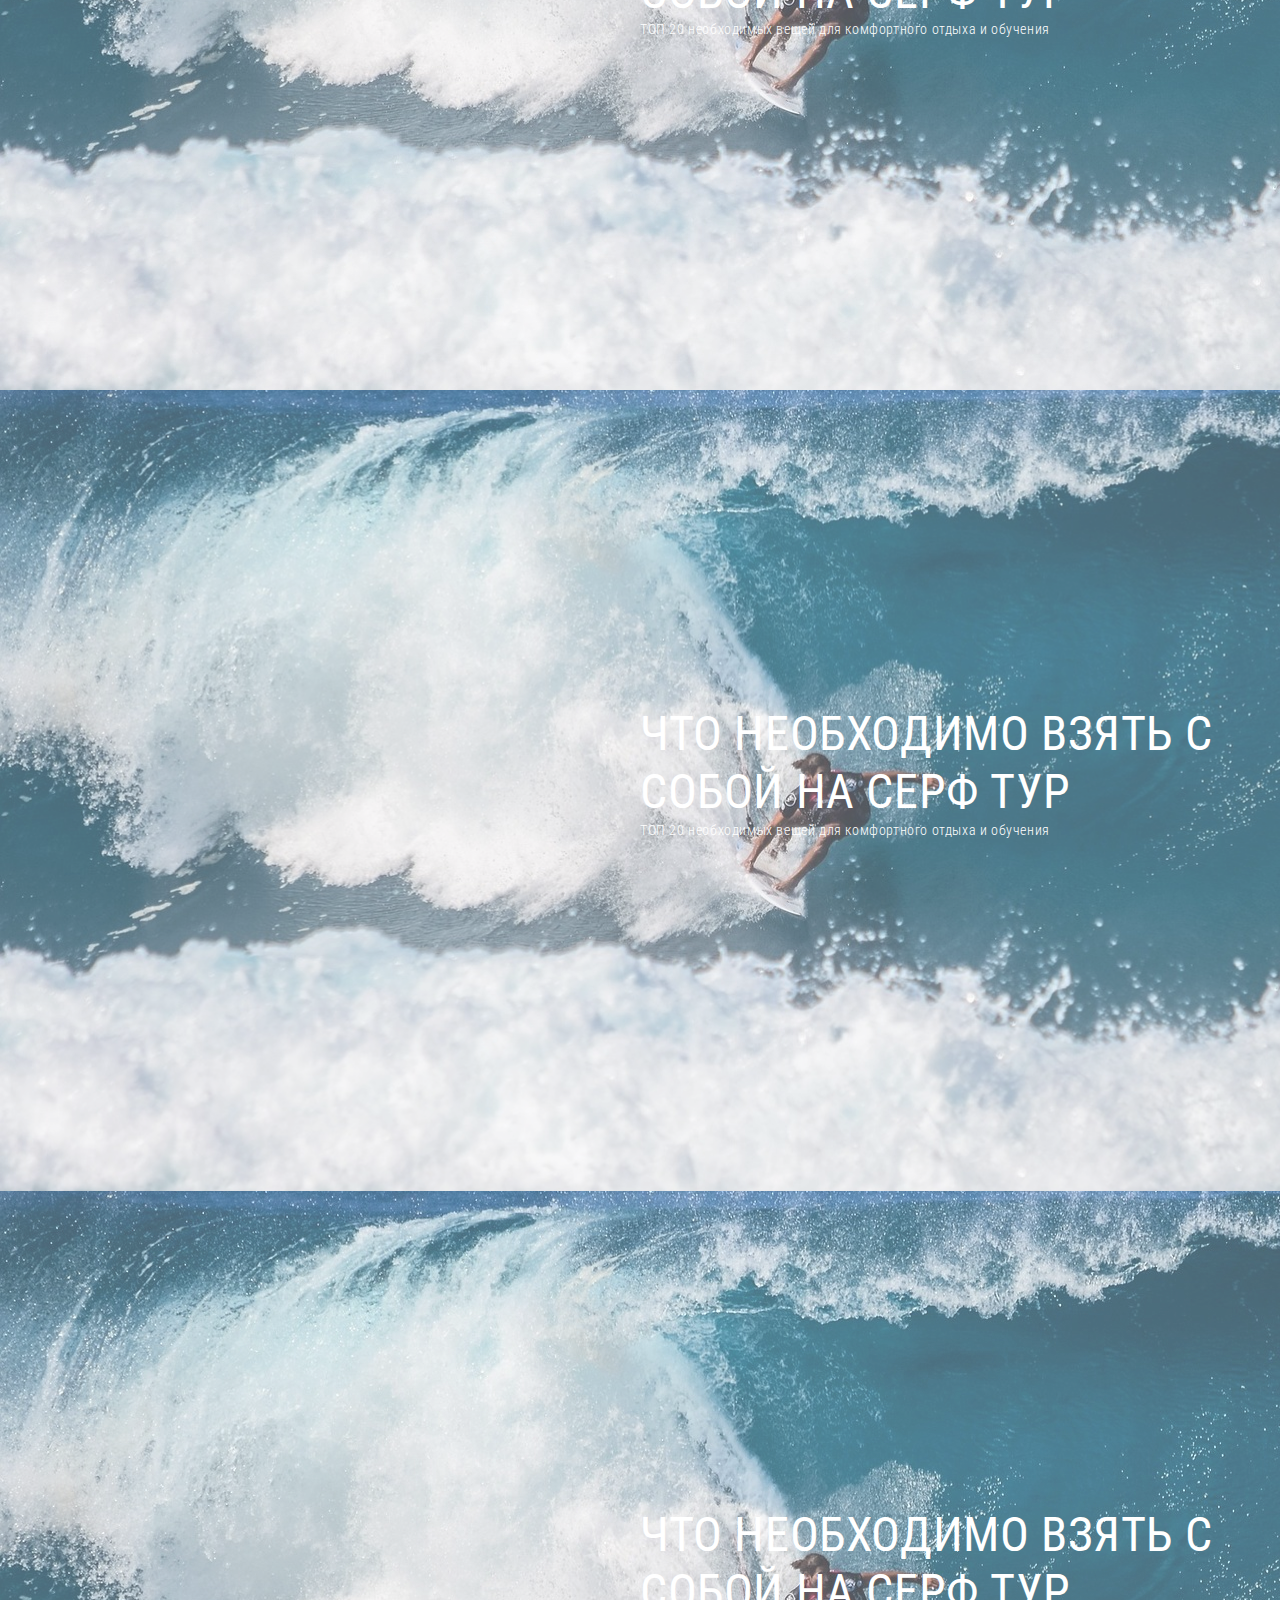
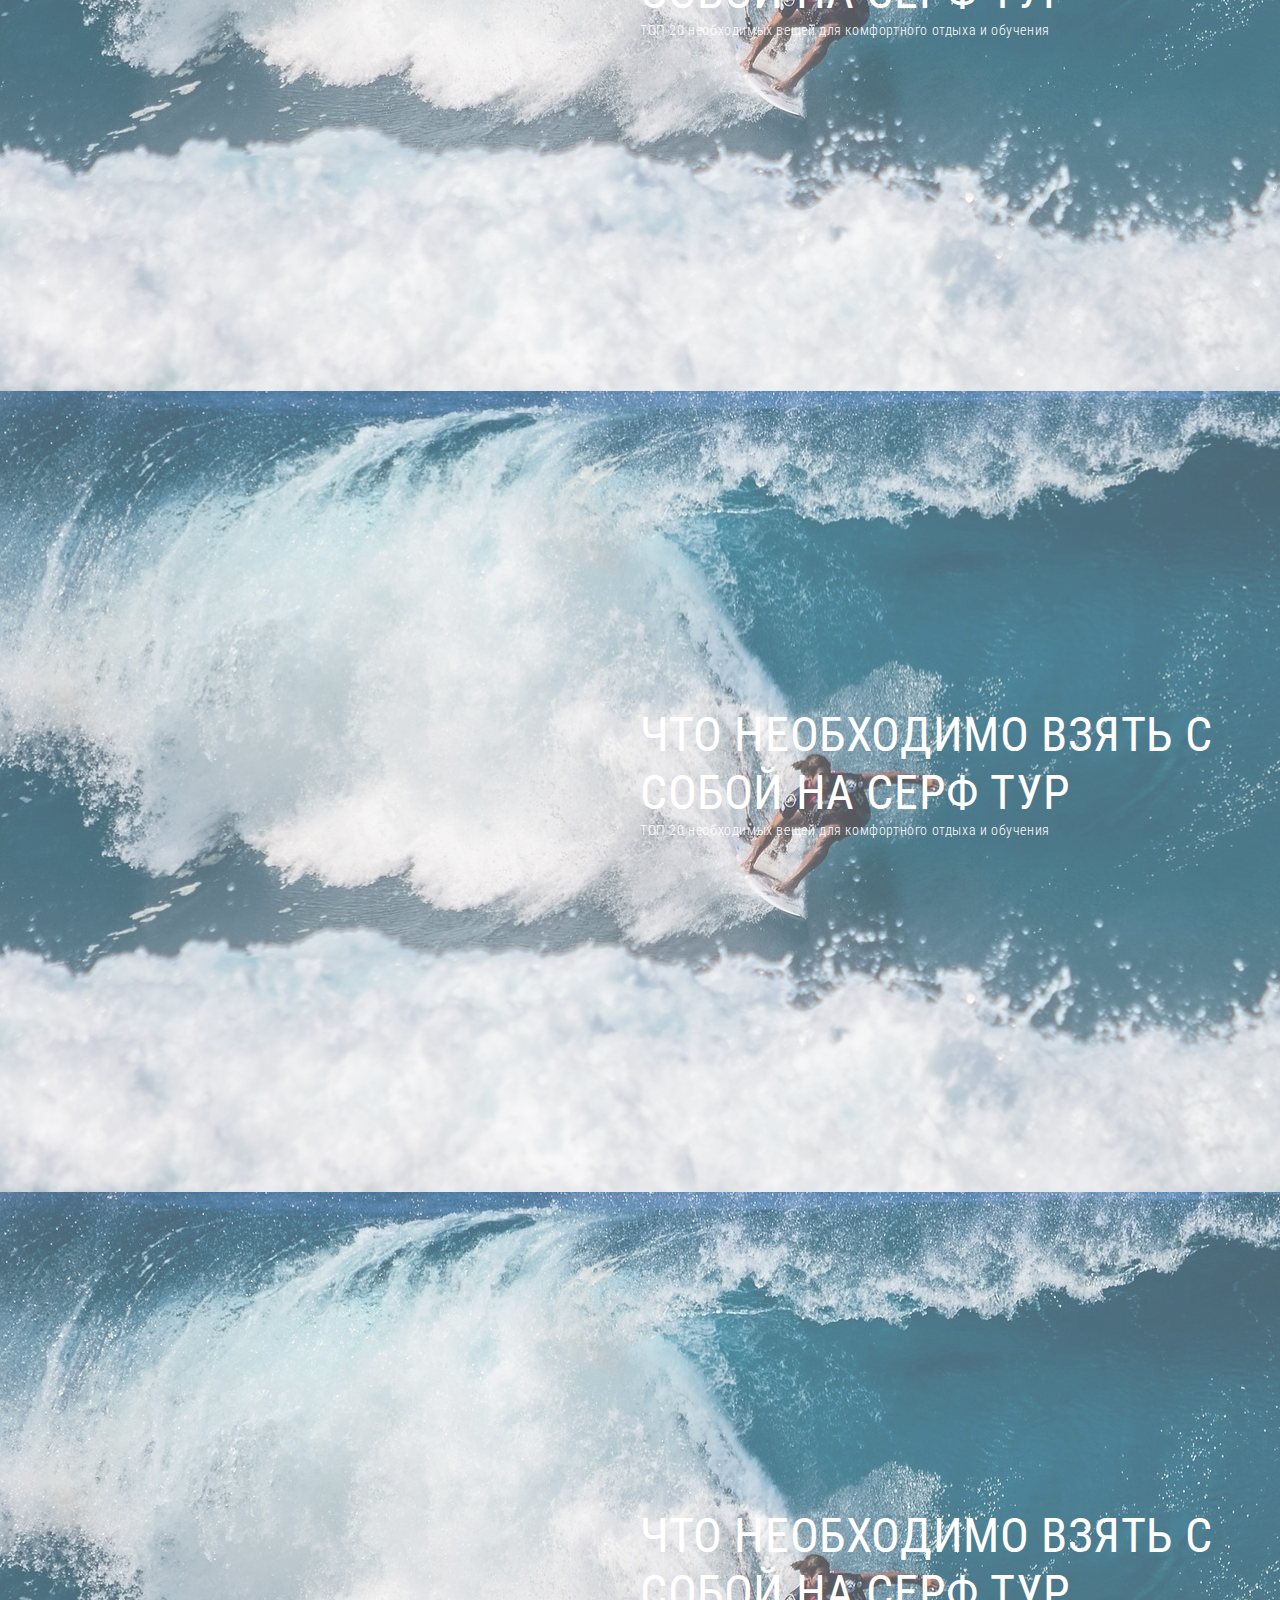
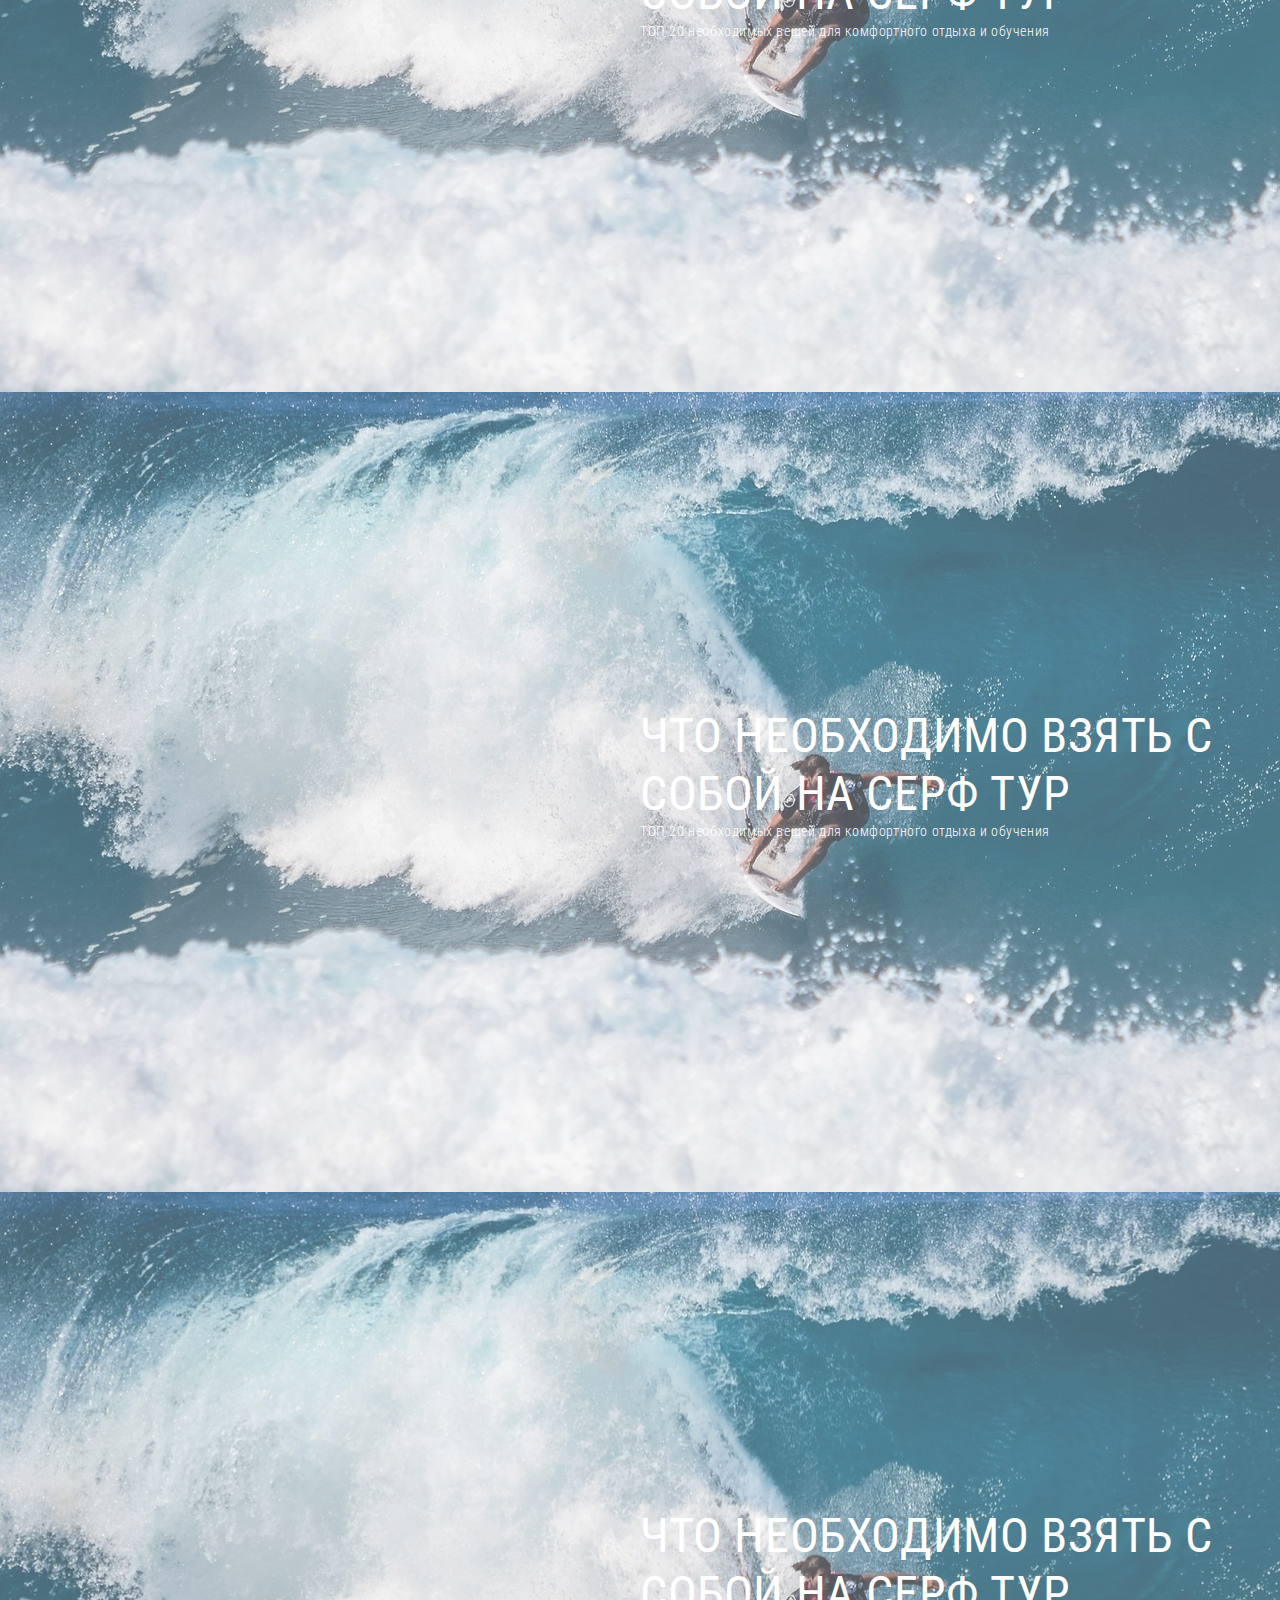
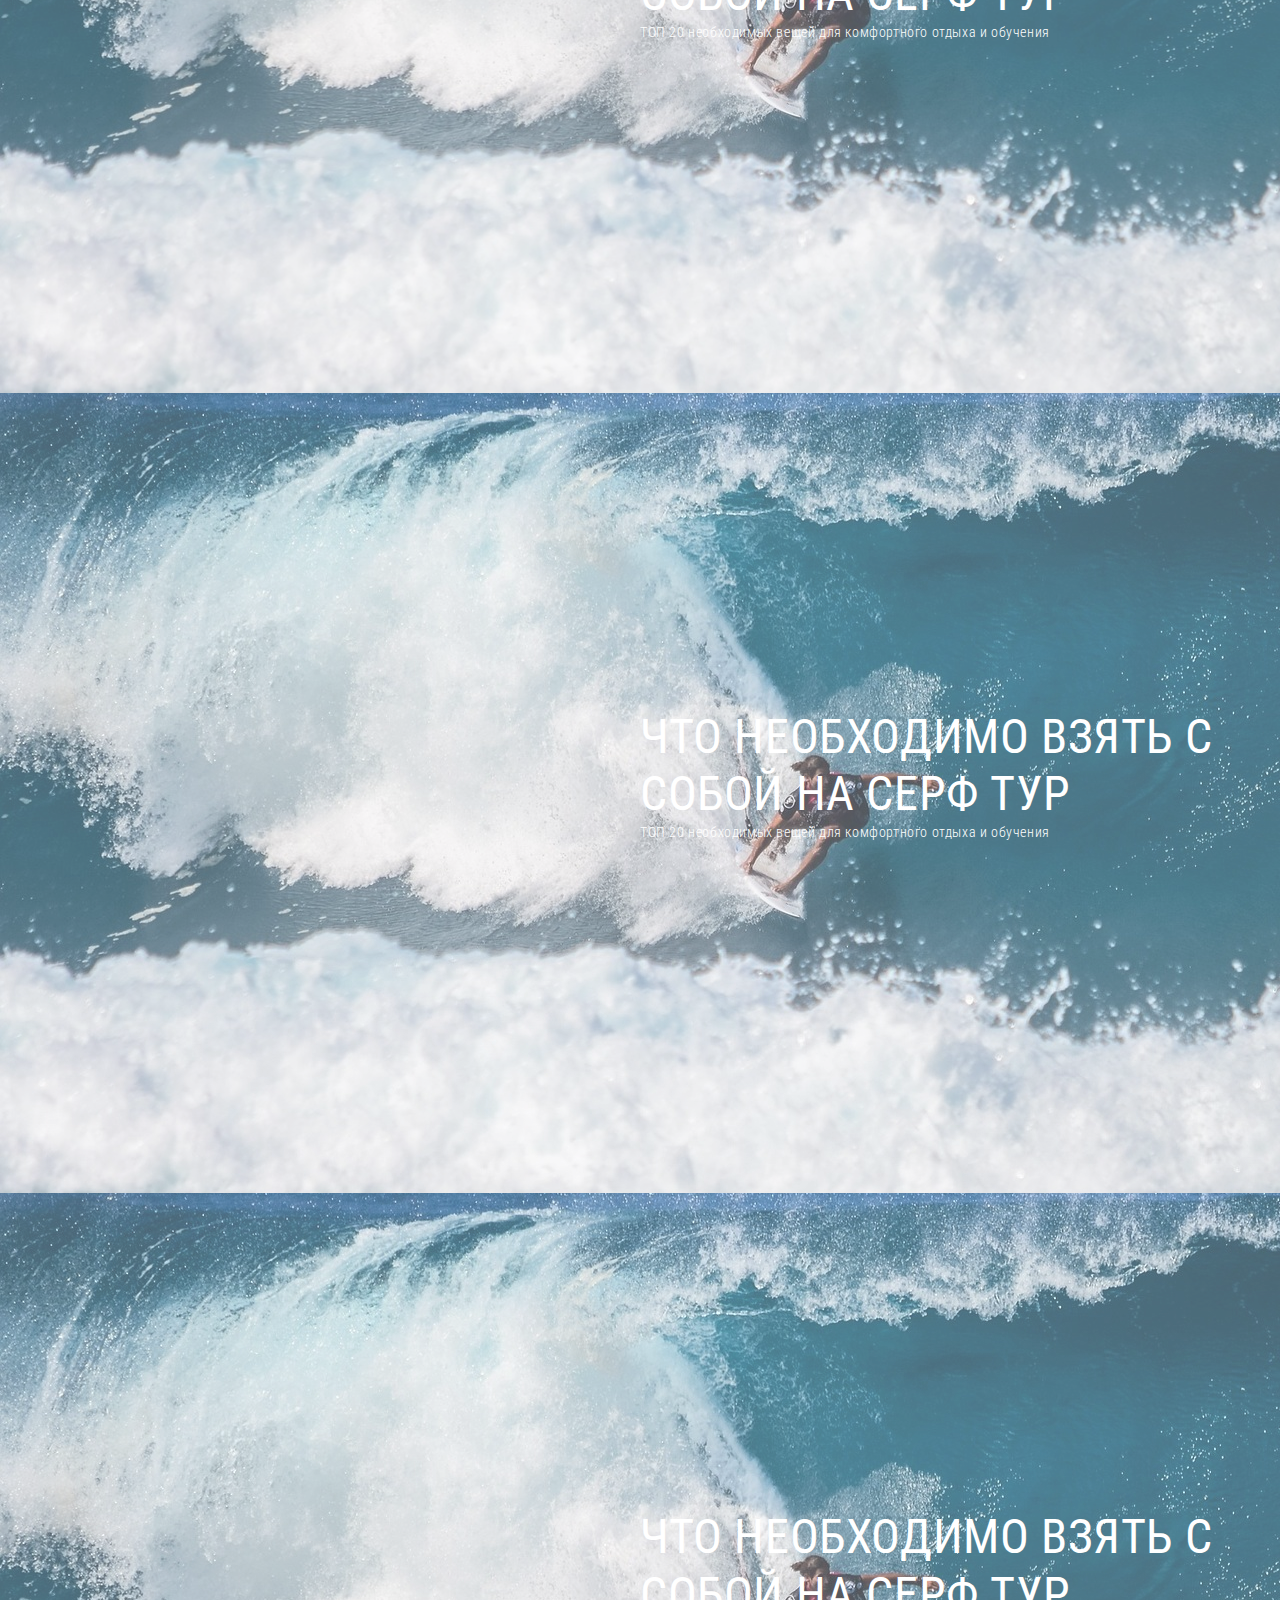
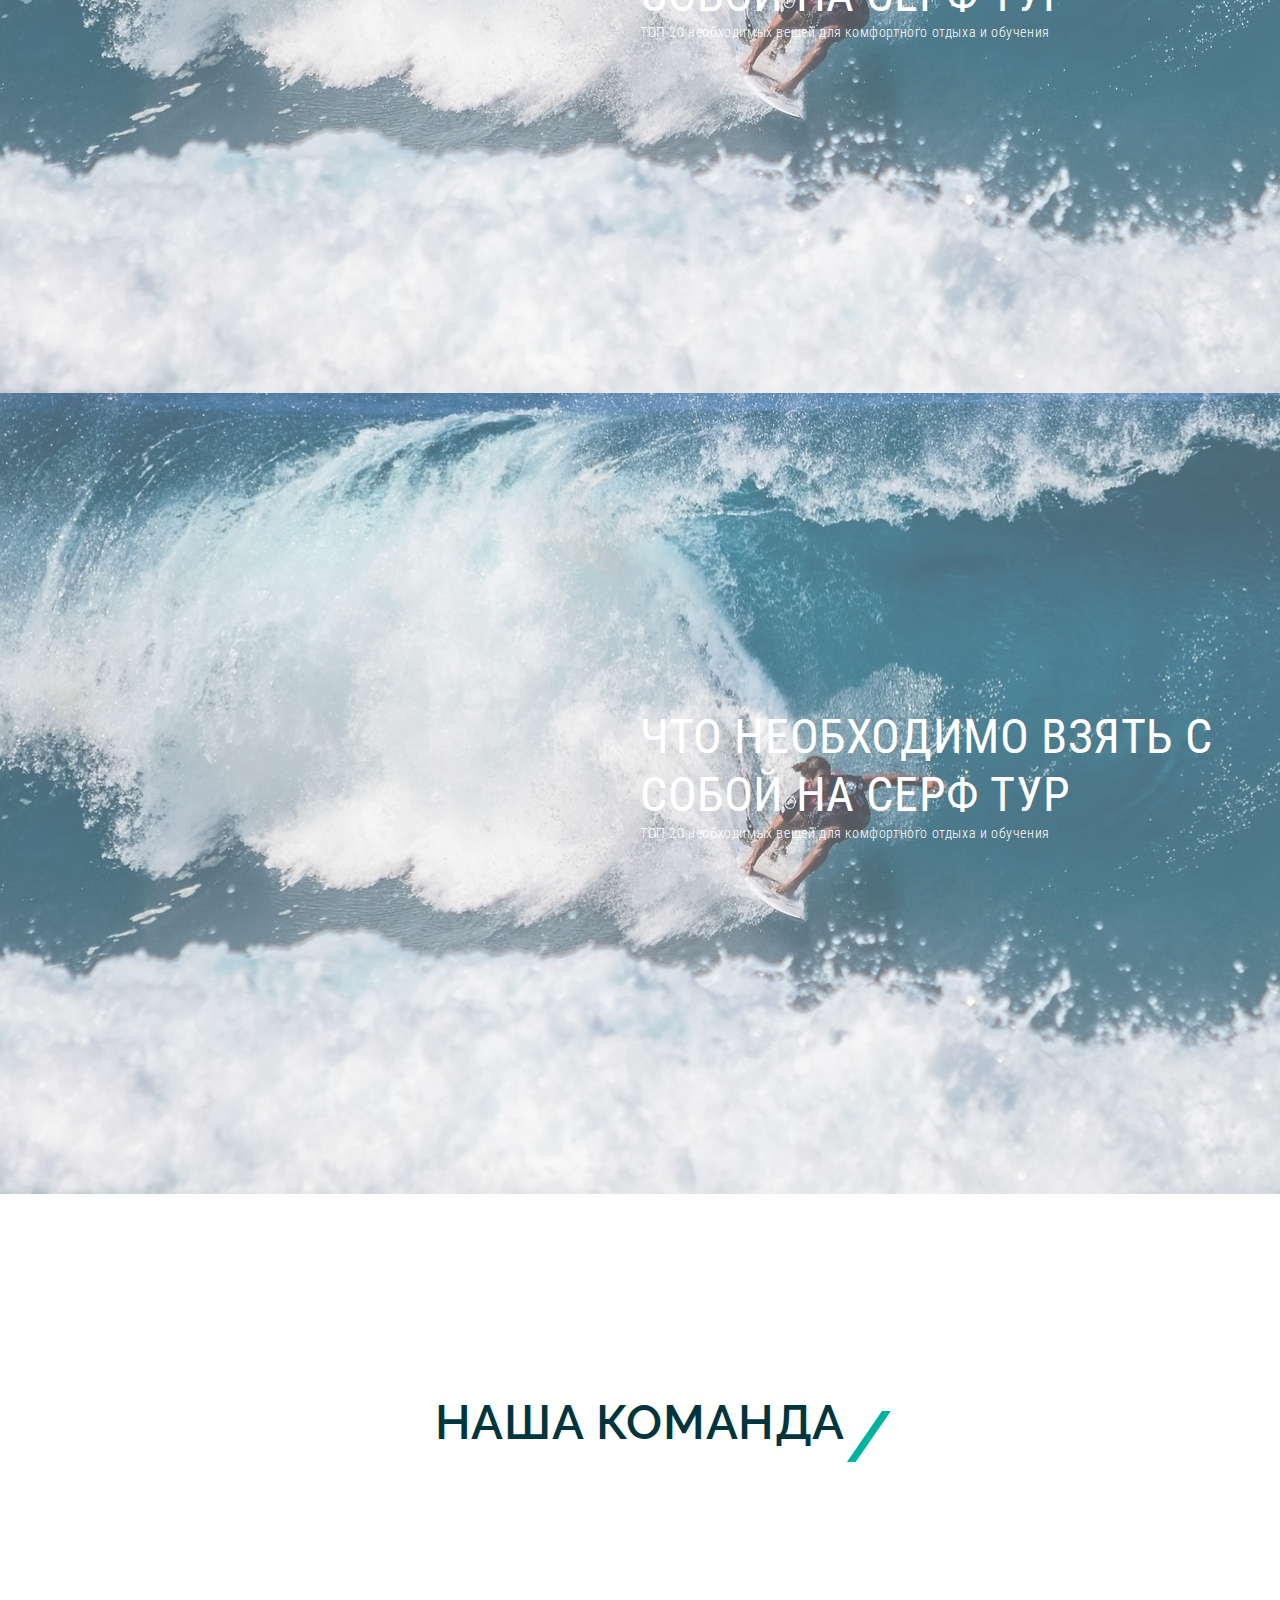
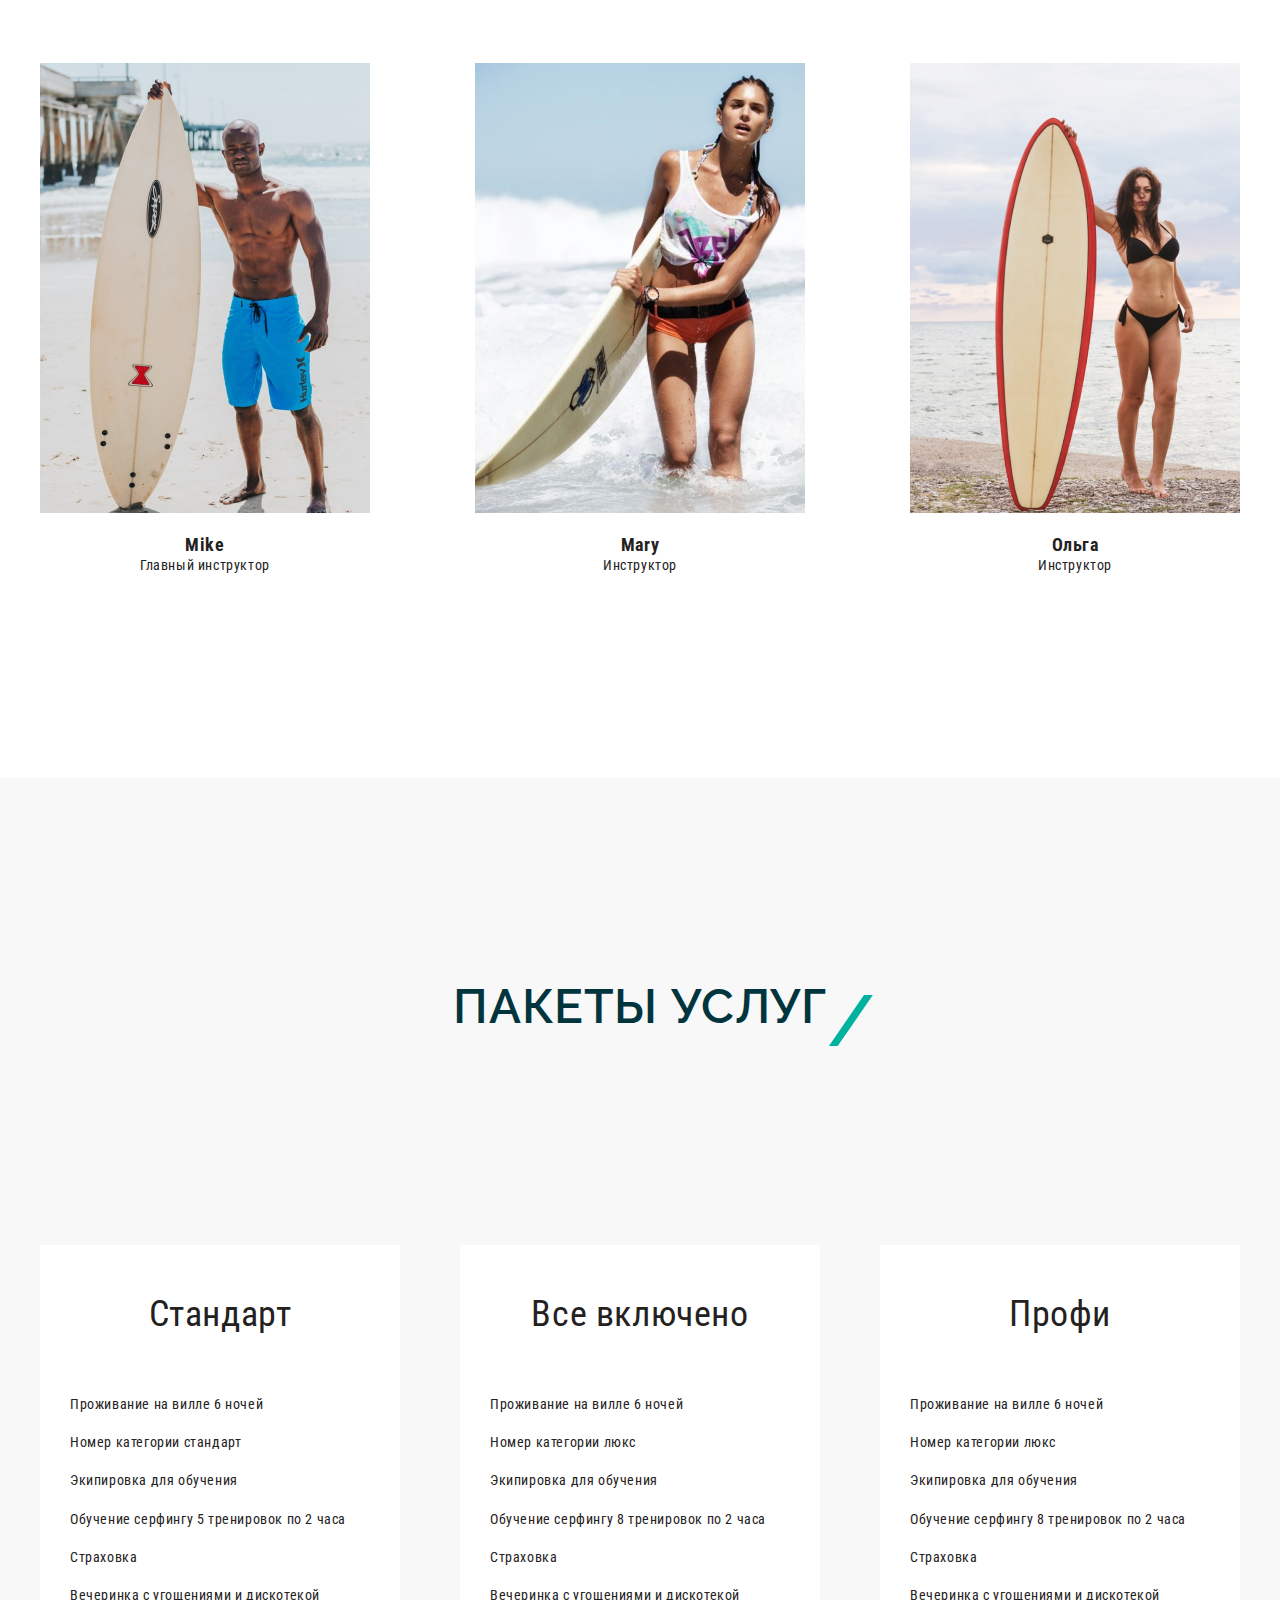
==== commit 59241876: "[Wawe] правка раздела "Пакеты услуг"" ====
--- a/week/homework/index.html
+++ b/week/homework/index.html
@@ -479,21 +479,26 @@
       <h2 class="title tarrifs__title">Пакеты услуг</h2>
       <ul class="tariffs__list">
         <li class="tarrif__item">
+          <h3 class="tariff__name">
+            Стандарт
+          </h3>
           <ul class="service__list">
-            <!-- вытащить в h3 во всех элементах из списка, стоимость тоже, $ обернуть в span -->
-            <li class="service__item">Стандарт</li>
             <li class="service__item">Проживание на вилле 6 ночей</li>
             <li class="service__item">Номер категории стандарт</li>
             <li class="service__item">Экипировка для обучения</li>
             <li class="service__item">Обучение серфингу 5 тренировок по 2 часа</li>
             <li class="service__item">Страховка</li>
             <li class="service__item">Вечеринка с угощениями и дискотекой</li>
-            <li class="service__item">450 $</li>
           </ul>
+          <div class="tariff__price">
+            <p>450 <span class="tariff__currency">$</span></p>
+          </div>
         </li>
         <li class="tarrif__item">
+          <h3 class="tariff__name">
+            Все включено
+          </h3>
           <ul class="service__list">
-            <li class="service__item">Все включено</li>
             <li class="service__item">Проживание на вилле 6 ночей</li>
             <li class="service__item">Номер категории люкс</li>
             <li class="service__item">Экипировка для обучения</li>
@@ -502,12 +507,16 @@
             <li class="service__item">Вечеринка с угощениями и дискотекой</li>
             <li class="service__item">Авиа перелет Тенерифе -Лансароте - Тенерифе </li>
             <li class="service__item">Завтраки на вилле</li>
-            <li class="service__item">950 $</li>
           </ul>
+          <div class="tariff__price">
+            <p>950 <span class="tariff__currency">$</span></p>
+          </div>
         </li>
         <li class="tarrif__item">
+          <h3 class="tariff__name">
+            Профи
+          </h3>
           <ul class="service__list">
-            <li class="service__item">Профи</li>
             <li class="service__item">Проживание на вилле 6 ночей</li>
             <li class="service__item">Номер категории люкс</li>
             <li class="service__item">Экипировка для обучения</li>
@@ -516,8 +525,10 @@
             <li class="service__item">Вечеринка с угощениями и дискотекой</li>
             <li class="service__item">Авиа перелет Тенерифе -Лансароте - Тенерифе </li>
             <li class="service__item">Завтраки и ужины на вилле</li>
-            <li class="service__item">1450 $</li>
           </ul>
+          <div class="tariff__price">
+            <p>1450 <span class="tariff__currency">$</span></p>
+          </div>
         </li>
       </ul>
     </div>
--- a/week/homework/css/style.css
+++ b/week/homework/css/style.css
@@ -644,7 +644,7 @@
 
 .tarrifs__title {
   padding-bottom: 210px;
-  padding-top: 195px;
+  padding-top: 200px;
 }
 
 .tariffs__list {
@@ -657,40 +657,45 @@
   padding: 50px 30px 0;
   max-width: 360px;
   background-color: #fff;
-  flex-grow: 1;
+  flex-grow: 1; /*???*/
+  display: flex;
+  flex-direction: column;
 }
 
 .service__list {
   display: flex;
   flex-direction: column;
-  height: 100%;
 }
 
 .tarrif__item:not(:first-child) {
   margin-left: 60px;
 }
 
-.service__item:not(:last-child),
-.service__item:not(:first-child) {
+.service__item{
   font-weight: 400;
   margin-bottom: 20px;
 }
 
-.service__item:first-child,
-.service__item:last-child {
+.tariff__name{
+  margin-bottom: 60px;
+}
+
+.tariff__name,
+.tariff__price {
   text-align: center;
   font-size: 36px;
   line-height: 1.1;
-}
-
-.service__item:first-child {
-  margin-bottom: 60px;
-}
-
-
-.service__item:last-child {
+  font-weight: 400;
+}
+
+.tariff__price {
   margin-bottom: 45px;  
   margin-top: auto;  
+}
+
+.tariff__currency {
+  font-weight: 400;
+  font-size: 18px;
 }
 /* ====== END TARRIFS ======*/
 
